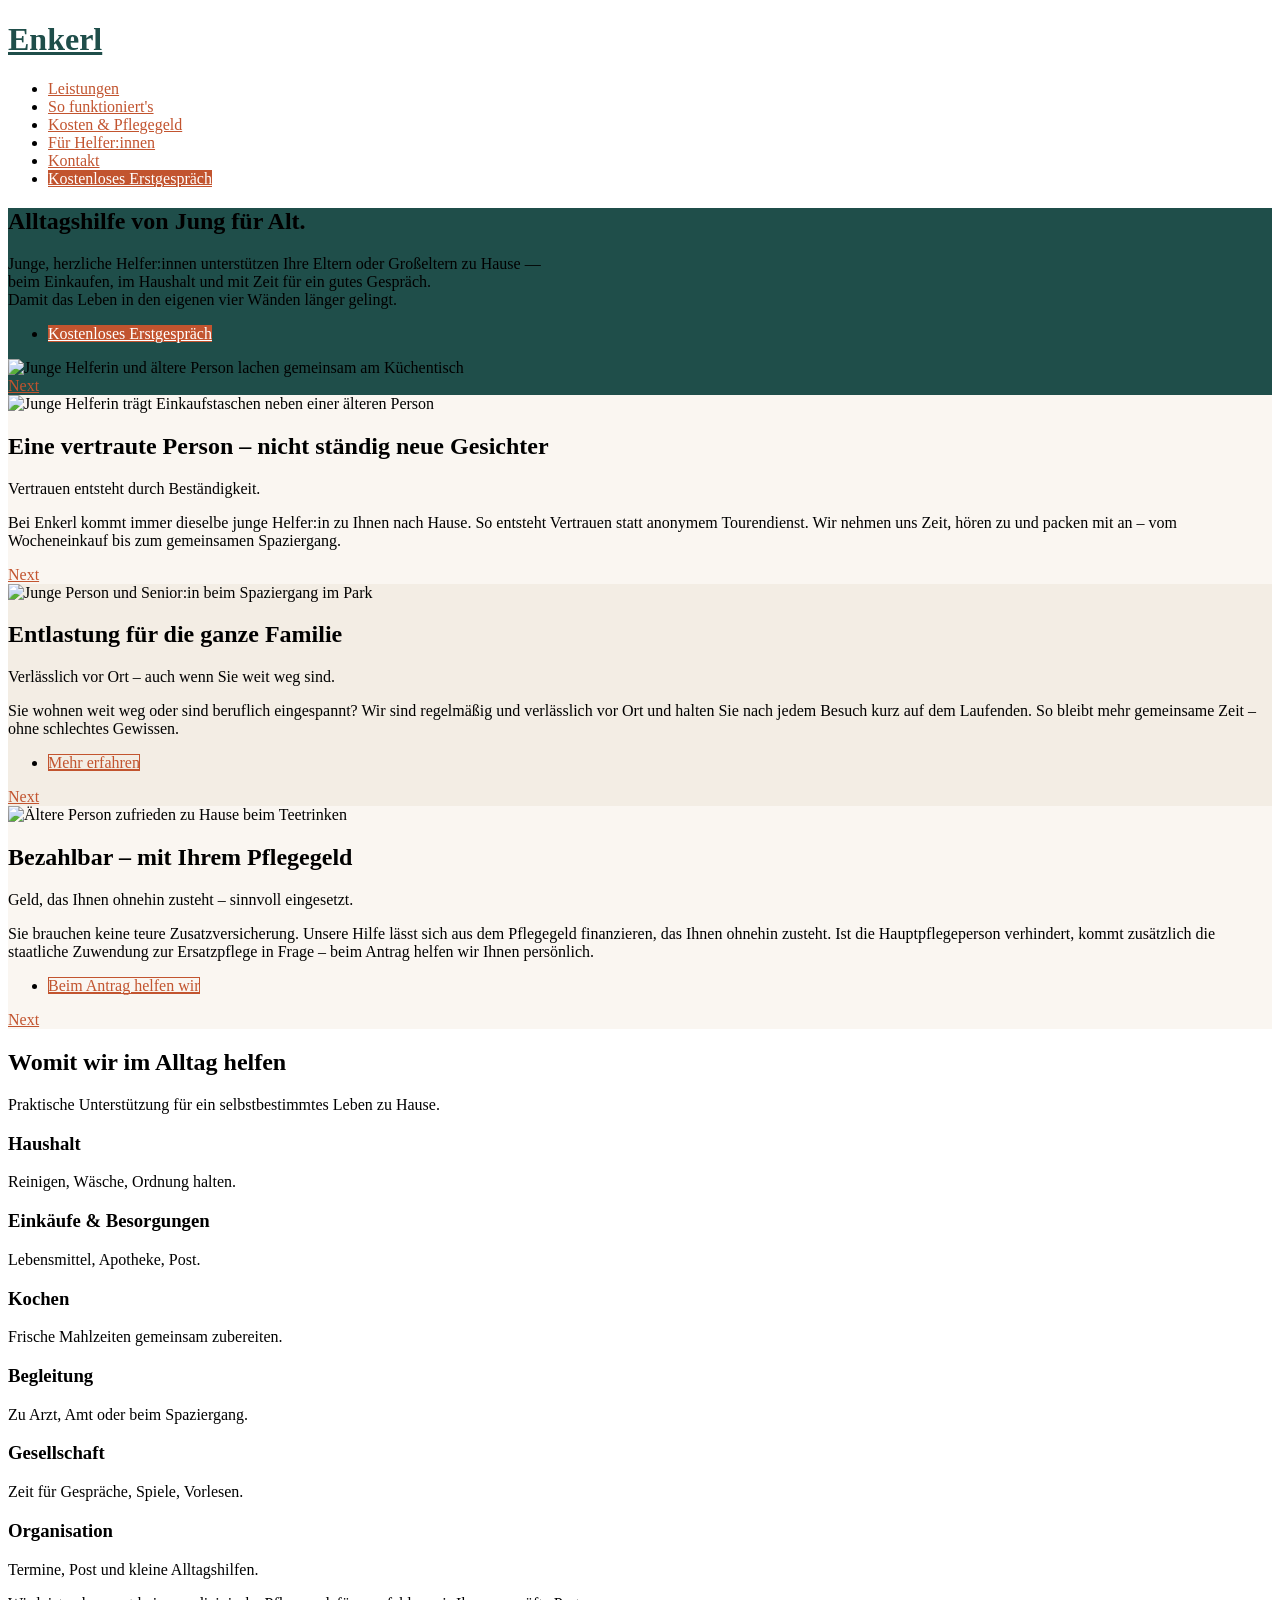
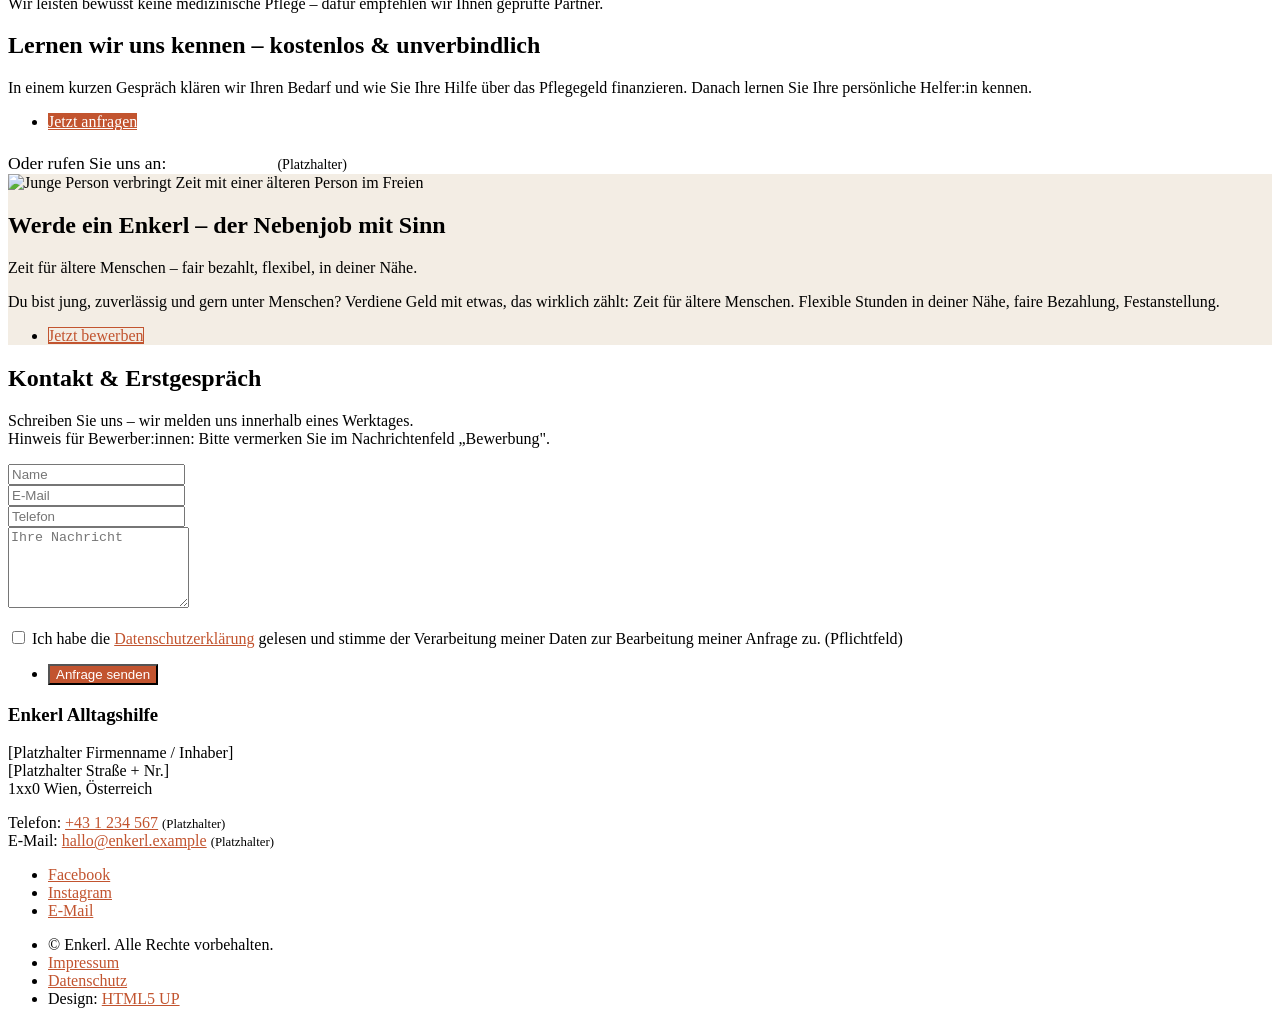
==== index.html @ 0303b8c2 "Enkerl Alltagshilfe – Website (HTML5UP Landed, deutsch, Wien) Co-Authored-By: Claude Opus 4.8 <norep" ====
<!DOCTYPE HTML>
<!--
	Landed by HTML5 UP
	html5up.net | @ajlkn
	Free for personal and commercial use under the CCA 3.0 license (html5up.net/license)
-->
<html lang="de">
	<head>
		<title>Enkerl – Alltagshilfe von Jung für Alt | Wien</title>
		<meta charset="utf-8" />
		<meta name="viewport" content="width=device-width, initial-scale=1, user-scalable=no" />
		<meta name="description" content="Enkerl – junge, herzliche Helfer:innen unterstützen Ihre Eltern oder Großeltern zu Hause in Wien: Haushalt, Einkäufe, Begleitung und Zeit für ein gutes Gespräch. Finanzierbar über das Pflegegeld." />
		<link rel="stylesheet" href="assets/css/main.css" />
		<link rel="stylesheet" href="assets/css/enkerl.css" />
		<noscript><link rel="stylesheet" href="assets/css/noscript.css" /></noscript>
	</head>
	<body class="is-preload landing">
		<div id="page-wrapper">

			<!-- Header -->
				<header id="header">
					<h1 id="logo"><a href="index.html">Enkerl</a></h1>
					<nav id="nav">
						<ul>
							<li><a href="#four">Leistungen</a></li>
							<li><a href="#one">So funktioniert's</a></li>
							<li><a href="#three">Kosten &amp; Pflegegeld</a></li>
							<li><a href="#helfer">Für Helfer:innen</a></li>
							<li><a href="#kontakt">Kontakt</a></li>
							<li><a href="#kontakt" class="button primary">Kostenloses Erstgespräch</a></li>
						</ul>
					</nav>
				</header>

			<!-- Banner -->
				<section id="banner">
					<div class="content">
						<header>
							<h2>Alltagshilfe von Jung für Alt.</h2>
							<p>Junge, herzliche Helfer:innen unterstützen Ihre Eltern oder Großeltern zu Hause —<br />
							beim Einkaufen, im Haushalt und mit Zeit für ein gutes Gespräch.<br />
							Damit das Leben in den eigenen vier Wänden länger gelingt.</p>
						</header>
						<ul class="actions special">
							<li><a href="#kontakt" class="button primary">Kostenloses Erstgespräch</a></li>
						</ul>
						<span class="image"><img src="images/pic01.jpg" alt="Junge Helferin und ältere Person lachen gemeinsam am Küchentisch" /></span>
					</div>
					<a href="#one" class="goto-next scrolly">Next</a>
				</section>

			<!-- One -->
				<section id="one" class="spotlight style1 bottom">
					<span class="image fit main"><img src="images/pic02.jpg" alt="Junge Helferin trägt Einkaufstaschen neben einer älteren Person" /></span>
					<div class="content">
						<div class="container">
							<div class="row">
								<div class="col-4 col-12-medium">
									<header>
										<h2>Eine vertraute Person – nicht ständig neue Gesichter</h2>
										<p>Vertrauen entsteht durch Beständigkeit.</p>
									</header>
								</div>
								<div class="col-8 col-12-medium">
									<p>Bei Enkerl kommt immer dieselbe junge Helfer:in zu Ihnen nach Hause. So entsteht
									Vertrauen statt anonymem Tourendienst. Wir nehmen uns Zeit, hören zu und packen
									mit an – vom Wocheneinkauf bis zum gemeinsamen Spaziergang.</p>
								</div>
							</div>
						</div>
					</div>
					<a href="#two" class="goto-next scrolly">Next</a>
				</section>

			<!-- Two -->
				<section id="two" class="spotlight style2 right">
					<span class="image fit main"><img src="images/pic03.jpg" alt="Junge Person und Senior:in beim Spaziergang im Park" /></span>
					<div class="content">
						<header>
							<h2>Entlastung für die ganze Familie</h2>
							<p>Verlässlich vor Ort – auch wenn Sie weit weg sind.</p>
						</header>
						<p>Sie wohnen weit weg oder sind beruflich eingespannt? Wir sind regelmäßig und
						verlässlich vor Ort und halten Sie nach jedem Besuch kurz auf dem Laufenden.
						So bleibt mehr gemeinsame Zeit – ohne schlechtes Gewissen.</p>
						<ul class="actions">
							<li><a href="#kontakt" class="button">Mehr erfahren</a></li>
						</ul>
					</div>
					<a href="#three" class="goto-next scrolly">Next</a>
				</section>

			<!-- Three -->
				<section id="three" class="spotlight style3 left">
					<span class="image fit main bottom"><img src="images/pic04.jpg" alt="Ältere Person zufrieden zu Hause beim Teetrinken" /></span>
					<div class="content">
						<header>
							<h2>Bezahlbar – mit Ihrem Pflegegeld</h2>
							<p>Geld, das Ihnen ohnehin zusteht – sinnvoll eingesetzt.</p>
						</header>
						<p>Sie brauchen keine teure Zusatzversicherung. Unsere Hilfe lässt sich aus dem
						Pflegegeld finanzieren, das Ihnen ohnehin zusteht. Ist die Hauptpflegeperson
						verhindert, kommt zusätzlich die staatliche Zuwendung zur Ersatzpflege in Frage –
						beim Antrag helfen wir Ihnen persönlich.</p>
						<ul class="actions">
							<li><a href="#kontakt" class="button">Beim Antrag helfen wir</a></li>
						</ul>
					</div>
					<a href="#four" class="goto-next scrolly">Next</a>
				</section>

			<!-- Four -->
				<section id="four" class="wrapper style1 special fade-up">
					<div class="container">
						<header class="major">
							<h2>Womit wir im Alltag helfen</h2>
							<p>Praktische Unterstützung für ein selbstbestimmtes Leben zu Hause.</p>
						</header>
						<div class="box alt">
							<div class="row gtr-uniform">
								<section class="col-4 col-6-medium col-12-xsmall">
									<span class="icon solid alt major fa-home"></span>
									<h3>Haushalt</h3>
									<p>Reinigen, Wäsche, Ordnung halten.</p>
								</section>
								<section class="col-4 col-6-medium col-12-xsmall">
									<span class="icon solid alt major fa-shopping-basket"></span>
									<h3>Einkäufe &amp; Besorgungen</h3>
									<p>Lebensmittel, Apotheke, Post.</p>
								</section>
								<section class="col-4 col-6-medium col-12-xsmall">
									<span class="icon solid alt major fa-utensils"></span>
									<h3>Kochen</h3>
									<p>Frische Mahlzeiten gemeinsam zubereiten.</p>
								</section>
								<section class="col-4 col-6-medium col-12-xsmall">
									<span class="icon solid alt major fa-walking"></span>
									<h3>Begleitung</h3>
									<p>Zu Arzt, Amt oder beim Spaziergang.</p>
								</section>
								<section class="col-4 col-6-medium col-12-xsmall">
									<span class="icon solid alt major fa-comments"></span>
									<h3>Gesellschaft</h3>
									<p>Zeit für Gespräche, Spiele, Vorlesen.</p>
								</section>
								<section class="col-4 col-6-medium col-12-xsmall">
									<span class="icon solid alt major fa-calendar-check"></span>
									<h3>Organisation</h3>
									<p>Termine, Post und kleine Alltagshilfen.</p>
								</section>
							</div>
						</div>
						<footer class="major">
							<p>Wir leisten bewusst keine medizinische Pflege – dafür empfehlen wir Ihnen geprüfte Partner.</p>
						</footer>
					</div>
				</section>

			<!-- Five -->
				<section id="five" class="wrapper style2 special fade">
					<div class="container">
						<header>
							<h2>Lernen wir uns kennen – kostenlos &amp; unverbindlich</h2>
							<p>In einem kurzen Gespräch klären wir Ihren Bedarf und wie Sie Ihre Hilfe über das
							Pflegegeld finanzieren. Danach lernen Sie Ihre persönliche Helfer:in kennen.</p>
						</header>
						<ul class="actions special">
							<li><a href="#kontakt" class="button primary">Jetzt anfragen</a></li>
						</ul>
						<span class="enkerl-phone">Oder rufen Sie uns an: <a href="tel:+431234567">+43 1 234 567</a> <span style="font-size:0.8em;">(Platzhalter)</span></span>
					</div>
				</section>

			<!-- Für Helfer:innen -->
				<section id="helfer" class="spotlight style2 right">
					<span class="image fit main"><img src="images/pic03.jpg" alt="Junge Person verbringt Zeit mit einer älteren Person im Freien" /></span>
					<div class="content">
						<header>
							<h2>Werde ein Enkerl – der Nebenjob mit Sinn</h2>
							<p>Zeit für ältere Menschen – fair bezahlt, flexibel, in deiner Nähe.</p>
						</header>
						<p>Du bist jung, zuverlässig und gern unter Menschen? Verdiene Geld mit etwas, das
						wirklich zählt: Zeit für ältere Menschen. Flexible Stunden in deiner Nähe, faire
						Bezahlung, Festanstellung.</p>
						<ul class="actions">
							<li><a href="#kontakt" class="button">Jetzt bewerben</a></li>
						</ul>
					</div>
				</section>

			<!-- Footer / Kontakt -->
				<footer id="footer">
					<section id="kontakt">
						<div class="container">
							<header class="major">
								<h2>Kontakt &amp; Erstgespräch</h2>
								<p>Schreiben Sie uns – wir melden uns innerhalb eines Werktages.<br />
								Hinweis für Bewerber:innen: Bitte vermerken Sie im Nachrichtenfeld „Bewerbung".</p>
							</header>
							<div class="row gtr-uniform">
								<div class="col-7 col-12-medium">
									<form name="kontakt" method="POST" data-netlify="true" netlify-honeypot="bot-field" action="/?danke=1">
										<input type="hidden" name="form-name" value="kontakt" />
										<p class="hidden-honeypot">
											<label>Bitte nicht ausfüllen: <input name="bot-field" /></label>
										</p>
										<div class="row gtr-uniform">
											<div class="col-6 col-12-xsmall">
												<input type="text" name="name" id="name" placeholder="Name" required />
											</div>
											<div class="col-6 col-12-xsmall">
												<input type="email" name="email" id="email" placeholder="E-Mail" required />
											</div>
											<div class="col-12">
												<input type="tel" name="telefon" id="telefon" placeholder="Telefon" />
											</div>
											<div class="col-12">
												<textarea name="nachricht" id="nachricht" placeholder="Ihre Nachricht" rows="5" required></textarea>
											</div>
											<div class="col-12 enkerl-consent">
												<input type="checkbox" name="datenschutz" id="datenschutz" required />
												<label for="datenschutz">Ich habe die <a href="datenschutz.html">Datenschutzerklärung</a> gelesen und stimme der Verarbeitung meiner Daten zur Bearbeitung meiner Anfrage zu. (Pflichtfeld)</label>
											</div>
											<div class="col-12">
												<ul class="actions">
													<li><input type="submit" value="Anfrage senden" class="primary" /></li>
												</ul>
											</div>
										</div>
									</form>
								</div>
								<div class="col-5 col-12-medium">
									<h3>Enkerl Alltagshilfe</h3>
									<p>
										[Platzhalter Firmenname / Inhaber]<br />
										[Platzhalter Straße + Nr.]<br />
										1xx0 Wien, Österreich
									</p>
									<p>
										Telefon: <a href="tel:+431234567">+43 1 234 567</a> <span style="font-size:0.8em;">(Platzhalter)</span><br />
										E-Mail: <a href="mailto:hallo@enkerl.example">hallo@enkerl.example</a> <span style="font-size:0.8em;">(Platzhalter)</span>
									</p>
								</div>
							</div>
						</div>
					</section>
					<ul class="icons">
						<li><a href="#" class="icon brands alt fa-facebook-f"><span class="label">Facebook</span></a></li>
						<li><a href="#" class="icon brands alt fa-instagram"><span class="label">Instagram</span></a></li>
						<li><a href="mailto:hallo@enkerl.example" class="icon solid alt fa-envelope"><span class="label">E-Mail</span></a></li>
					</ul>
					<ul class="copyright">
						<li>&copy; Enkerl. Alle Rechte vorbehalten.</li>
						<li><a href="impressum.html">Impressum</a></li>
						<li><a href="datenschutz.html">Datenschutz</a></li>
						<li>Design: <a href="http://html5up.net">HTML5 UP</a></li>
					</ul>
				</footer>

		</div>

		<!-- Scripts -->
			<script src="assets/js/jquery.min.js"></script>
			<script src="assets/js/jquery.scrolly.min.js"></script>
			<script src="assets/js/jquery.dropotron.min.js"></script>
			<script src="assets/js/jquery.scrollex.min.js"></script>
			<script src="assets/js/browser.min.js"></script>
			<script src="assets/js/breakpoints.min.js"></script>
			<script src="assets/js/util.js"></script>
			<script src="assets/js/main.js"></script>

	</body>
</html>
---- assets/css/enkerl.css ----
/*
	Enkerl – Akzentfarben-Override
	Reines Farb-Override für das HTML5UP "Landed"-Template.
	KEINE Layout-/Struktur-Änderungen – nur Akzentfarben (Terracotta/Amber + Petrol)
	und der Banner-Overlay-Ton. Alle Selektoren spiegeln die Original-Regeln in main.css.
	Marke: warmes Terracotta #c2542f / Hover #d06239 / dunkel #a8451f, Petrol #1f4e4a.
*/

/* --- Links / Akzent-Text --- */
a { color: #c2542f; }
a:hover { color: #c2542f !important; }

/* --- Allgemeine Akzent-Hintergründe (z. B. hr-Trenner, Marker) --- */
.spotlight.style1 .image:before,
.spotlight .image:before { background: #c2542f; }

/* --- Buttons / Form-Submit --- */
input[type="submit"],
input[type="reset"],
input[type="button"],
button,
.button {
	box-shadow: inset 0 0 0 1px #c2542f;
	color: #c2542f !important;
}
input[type="submit"]:hover,
input[type="reset"]:hover,
input[type="button"]:hover,
button:hover,
.button:hover {
	color: #c2542f !important;
}

input[type="submit"].primary,
input[type="reset"].primary,
input[type="button"].primary,
button.primary,
.button.primary {
	background-color: #c2542f;
	box-shadow: none;
	color: #ffffff !important;
}
input[type="submit"].primary:hover,
input[type="reset"].primary:hover,
input[type="button"].primary:hover,
button.primary:hover,
.button.primary:hover {
	background-color: #d06239;
}
input[type="submit"].primary:active,
input[type="reset"].primary:active,
input[type="button"].primary:active,
button.primary:active,
.button.primary:active {
	background-color: #a8451f;
}

/* --- Form-Fokus --- */
input[type="text"]:focus,
input[type="password"]:focus,
input[type="email"]:focus,
input[type="tel"]:focus,
select:focus,
textarea:focus {
	border-color: #c2542f;
	box-shadow: 0 0 0 1px #c2542f;
}

/* --- Checkbox / Radio --- */
input[type="checkbox"]:checked + label:before,
input[type="radio"]:checked + label:before {
	background-color: #c2542f;
	border-color: #c2542f;
}

/* --- Icons (Feature-Grid major icons) --- */
ul.icons a:hover,
.icon.major:before { color: #c2542f; }

/* --- Header / Nav primary button --- */
#header nav > ul > li > a.button.primary,
#nav > ul > li > a.button.primary {
	background-color: #c2542f;
	color: #ffffff !important;
}

/* --- Logo / aktive Nav-Akzente --- */
#header h1#logo a { color: #1f4e4a; }

/* --- Banner-Overlay: warmer, tiefer Petrol-Ton statt kühlem Blaugrau --- */
#banner {
	background-color: #1f4e4a;
}
#banner:after {
	background-image: -moz-linear-gradient(top, rgba(28, 56, 53, 0.78), rgba(20, 40, 38, 0.85)), url("images/overlay.png");
	background-image: -webkit-linear-gradient(top, rgba(28, 56, 53, 0.78), rgba(20, 40, 38, 0.85)), url("images/overlay.png");
	background-image: -ms-linear-gradient(top, rgba(28, 56, 53, 0.78), rgba(20, 40, 38, 0.85)), url("images/overlay.png");
	background-image: linear-gradient(to bottom, rgba(28, 56, 53, 0.78), rgba(20, 40, 38, 0.85)), url("images/overlay.png");
}

/* --- Goto-next Pfeil-Hintergrund im Banner --- */
#banner .goto-next:before { background: #c2542f; }

/* --- Spotlight section accent bars (style varianten) --- */
.spotlight.style1 { background-color: #faf6f1; }
.spotlight.style2 { background-color: #f3ede4; }
.spotlight.style3 { background-color: #faf6f1; }

/* --- Telefon-Hinweis in CTA --- */
.enkerl-phone {
	display: block;
	margin-top: 1.25em;
	font-size: 1.1em;
}
.enkerl-phone a { color: #ffffff; font-weight: 300; }
.enkerl-phone a:hover { color: #ffffff !important; }

/* --- DSGVO-Checkbox-Zeile im Kontaktformular --- */
.enkerl-consent { text-align: left; margin-top: 1em; }

/* --- Honeypot ausblenden --- */
.hidden-honeypot { display: none !important; }
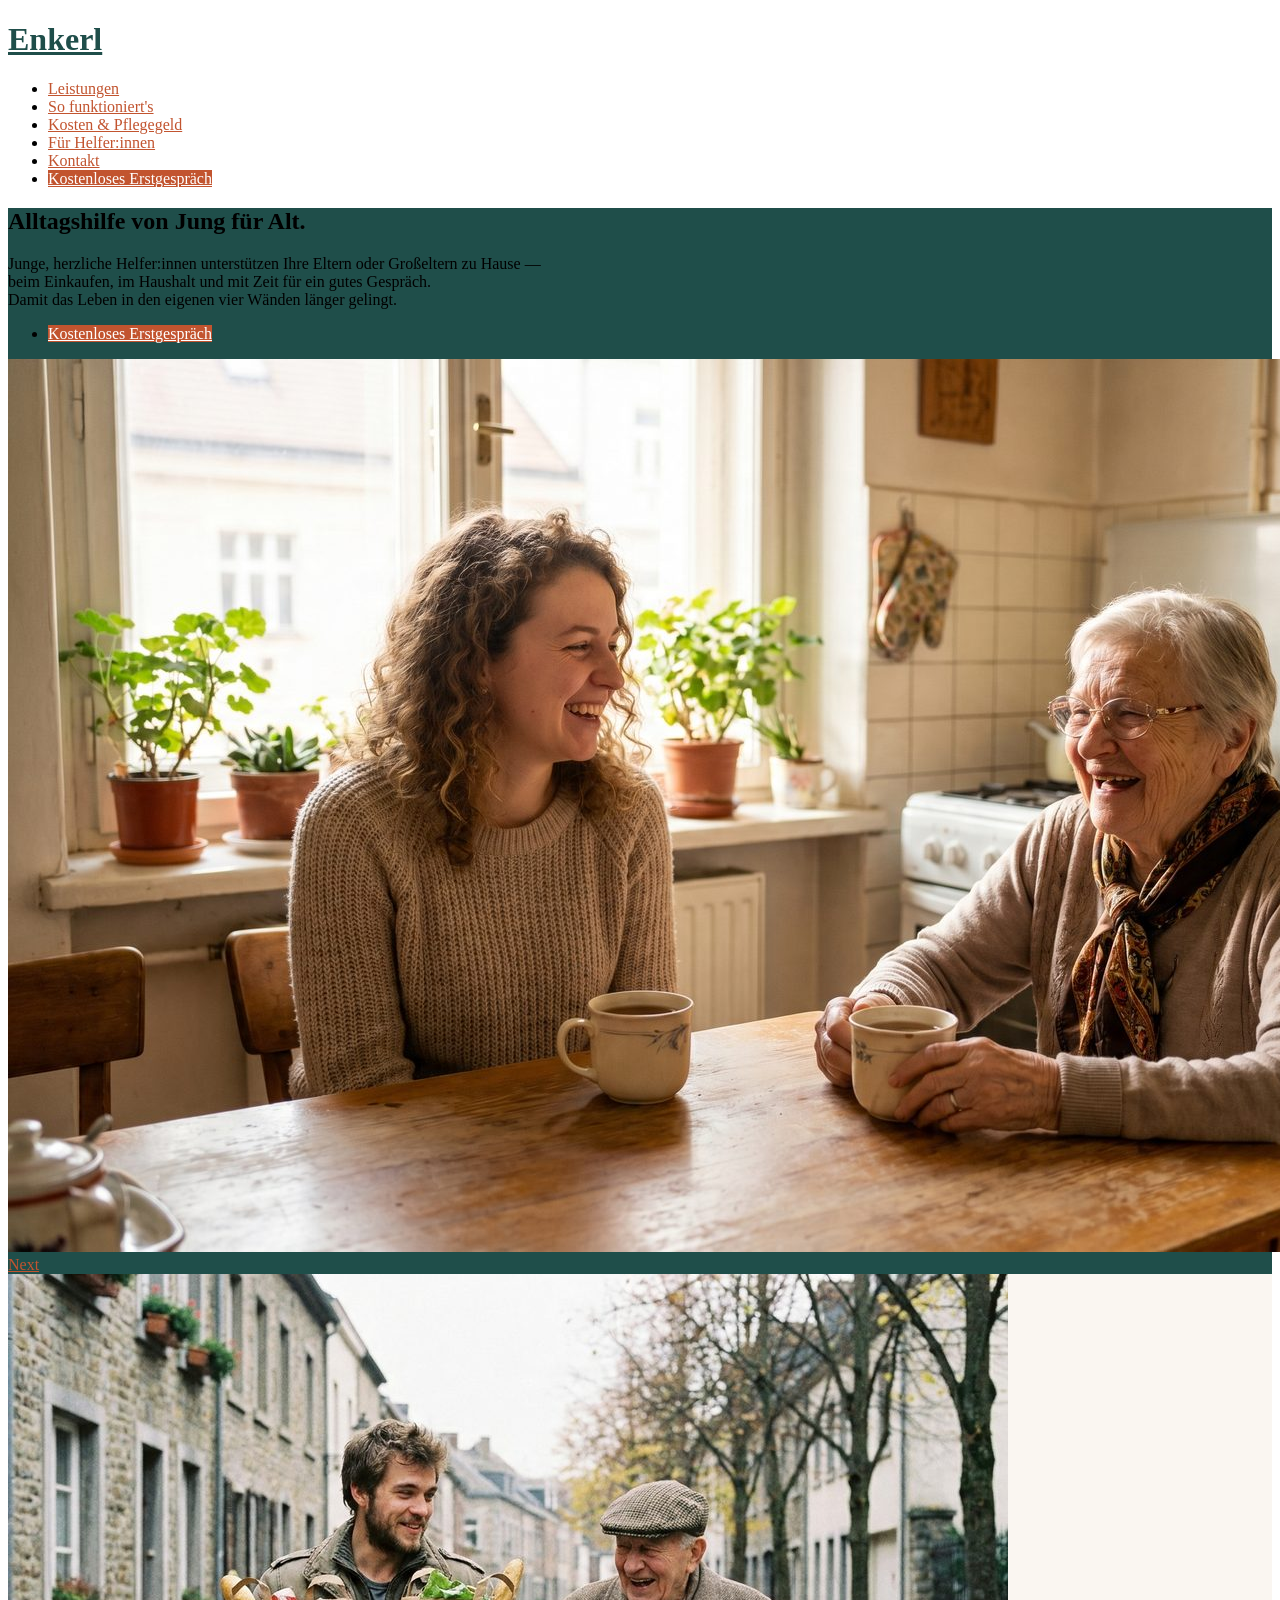
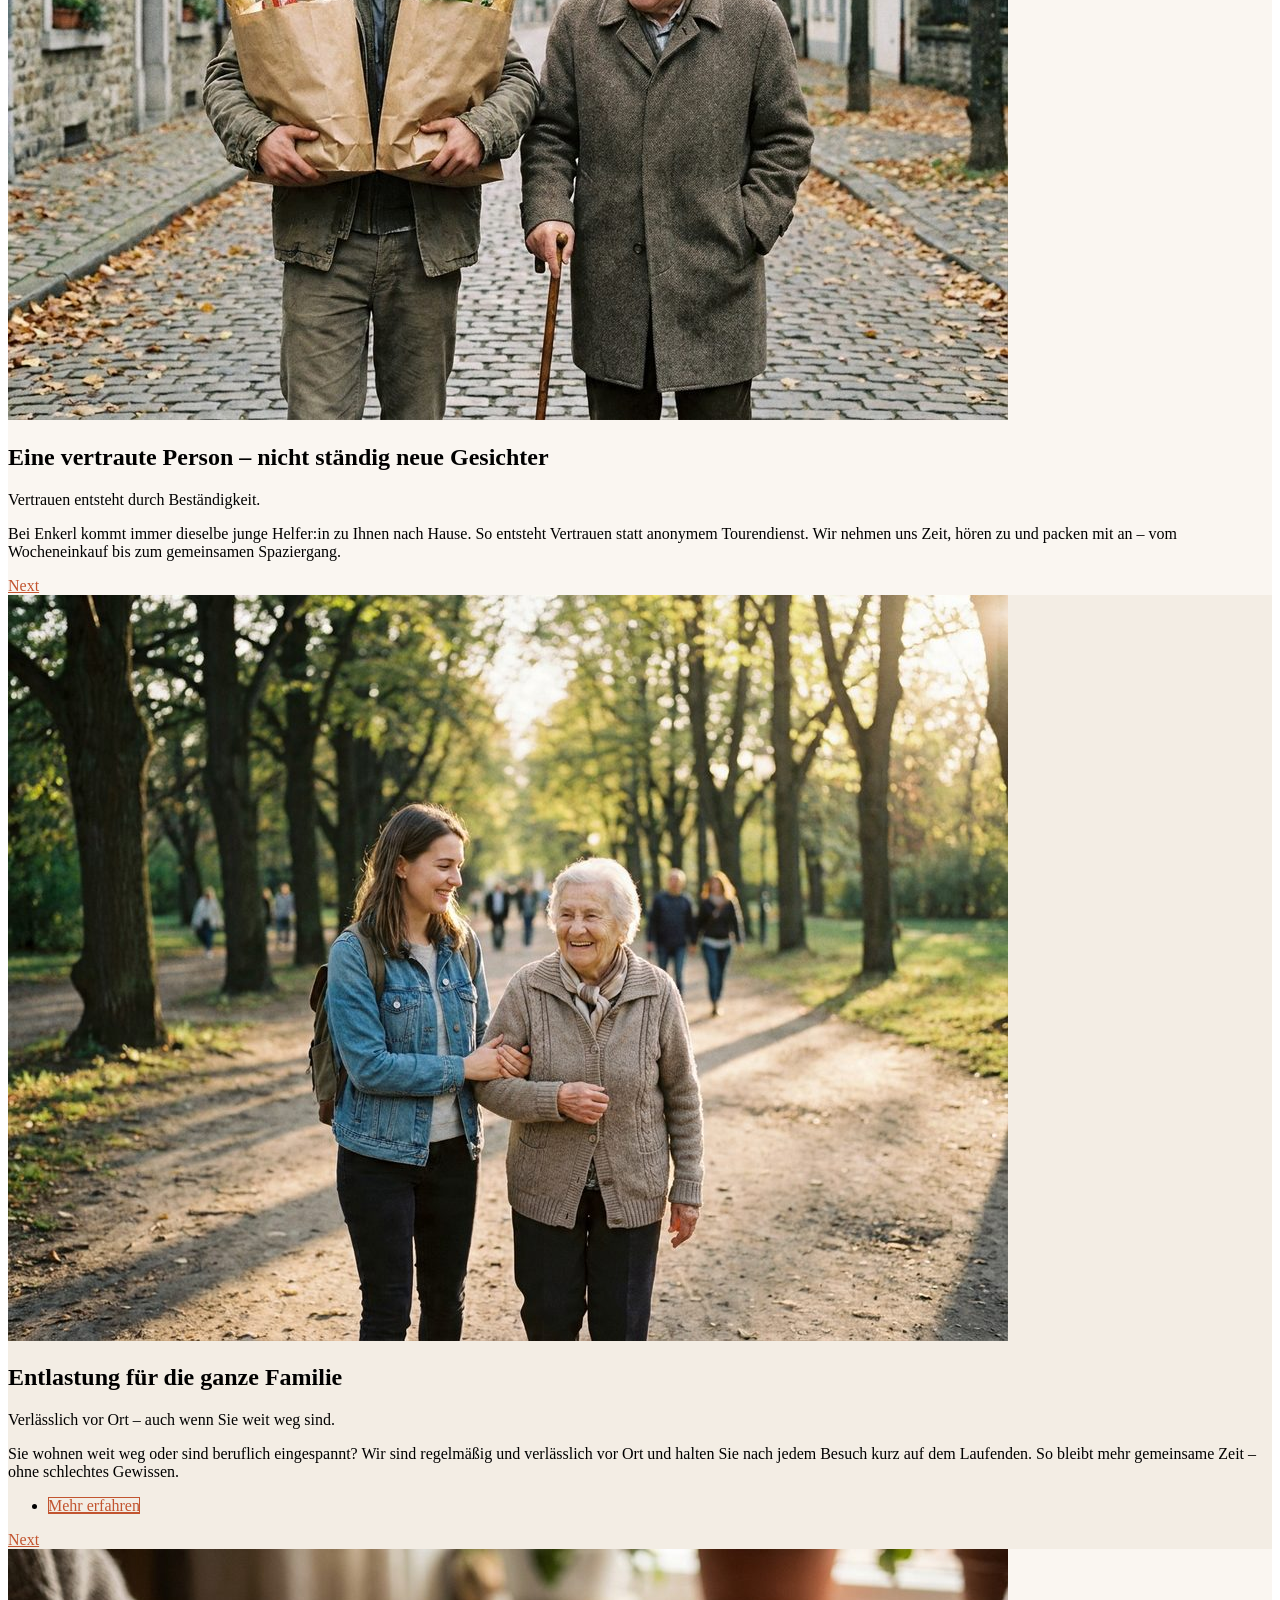
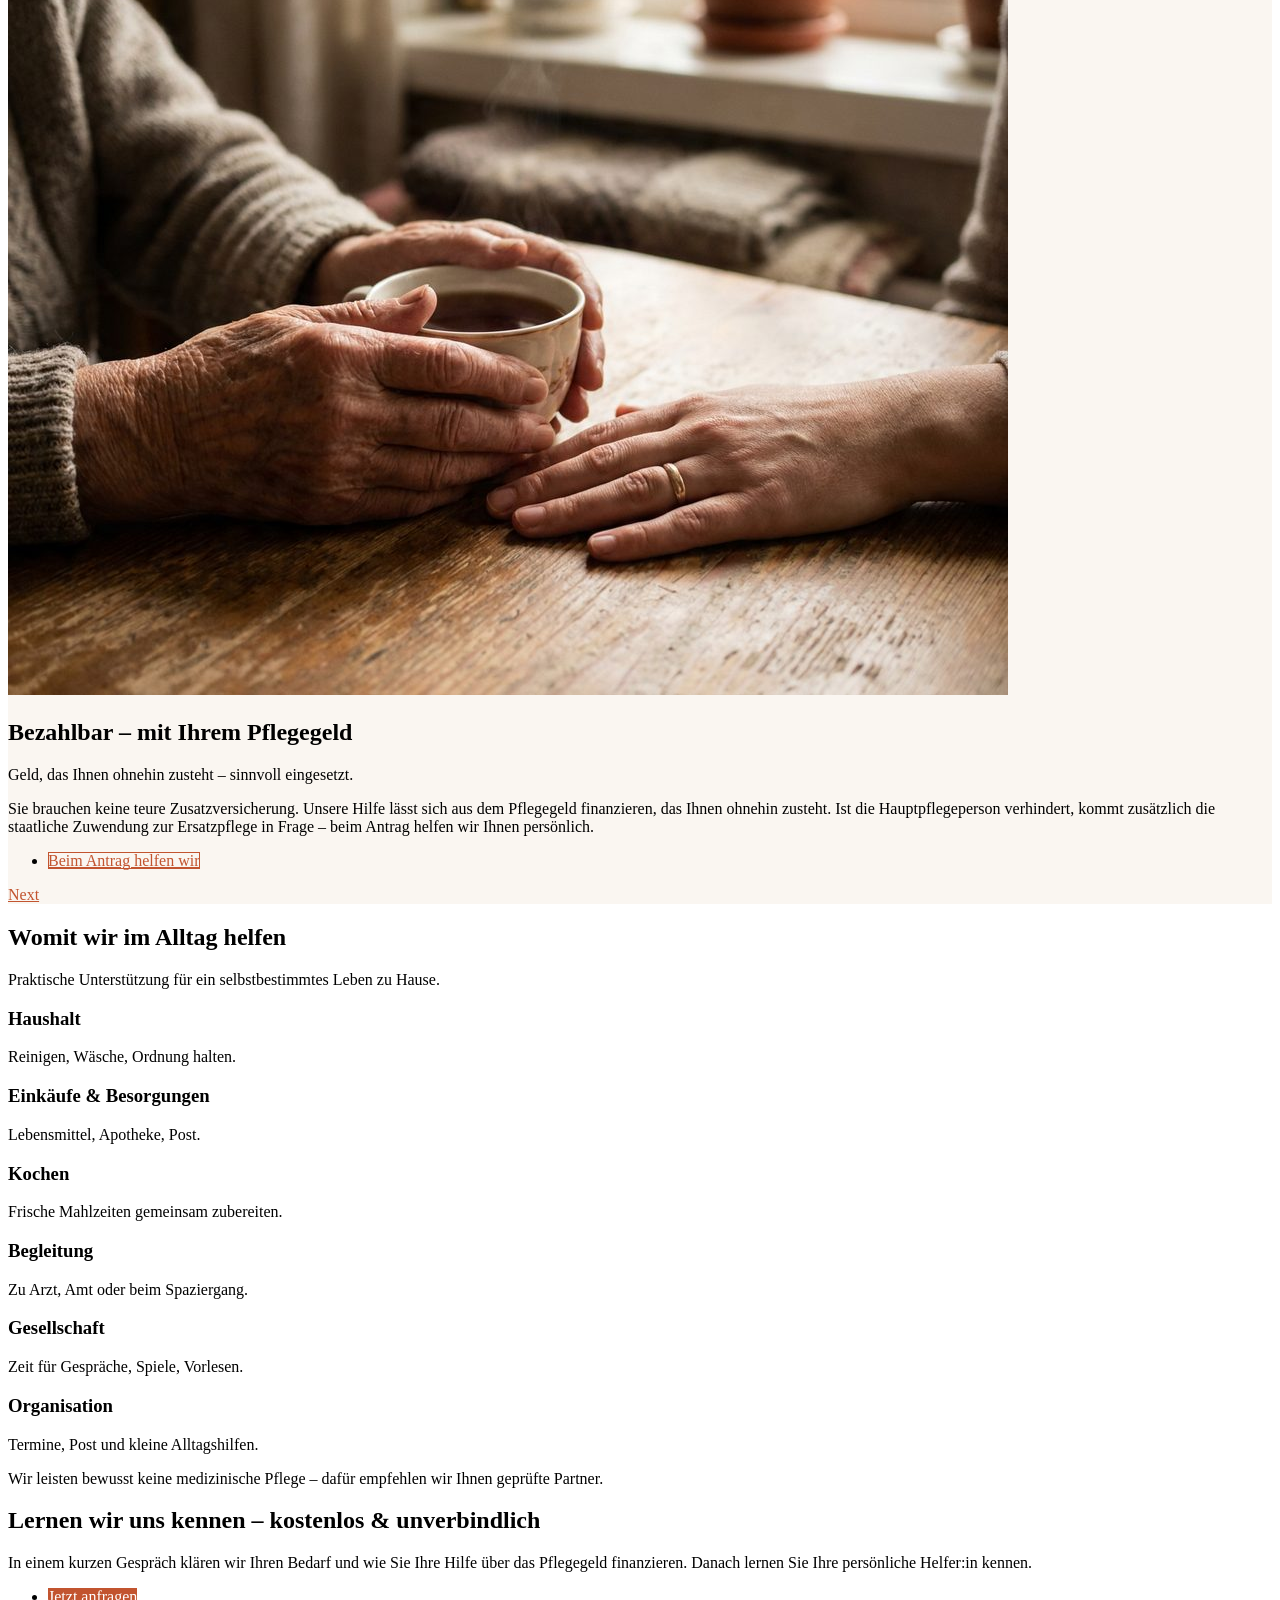
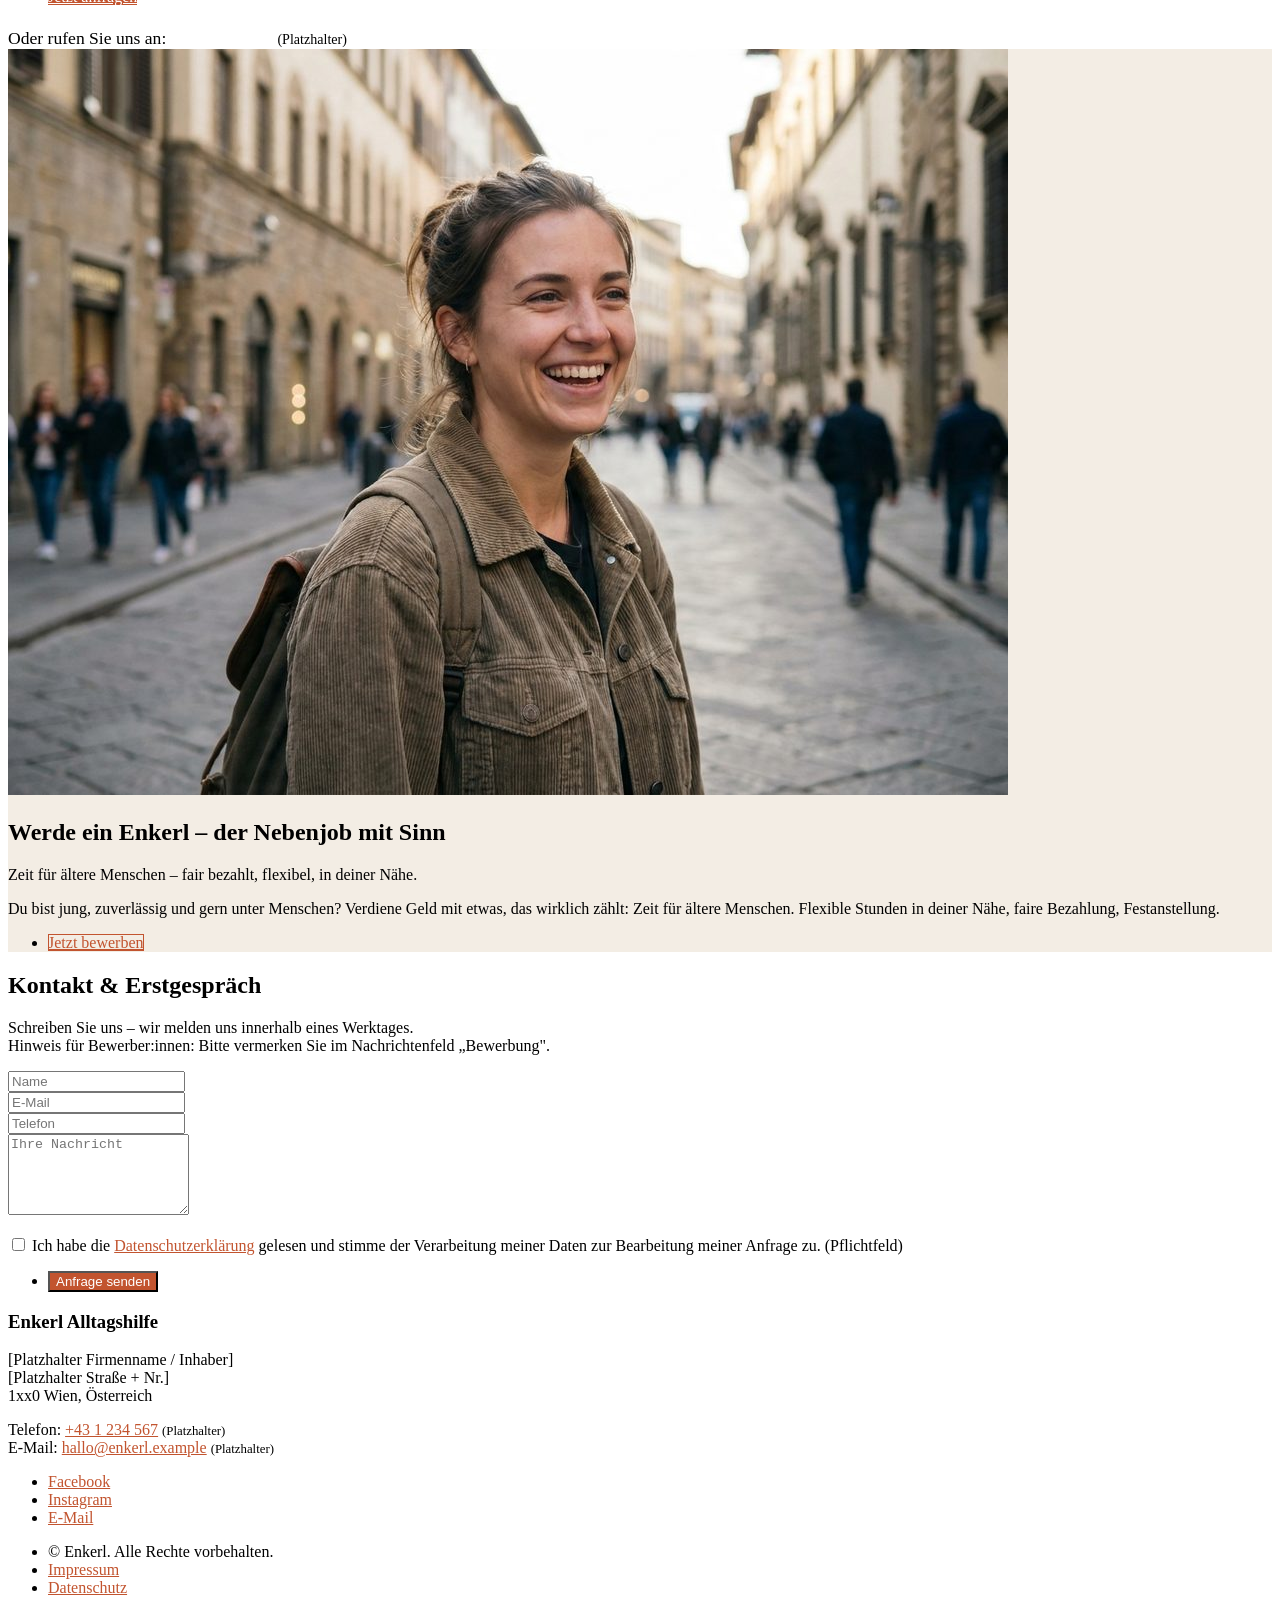
==== commit e97d70b3: "Echte, markengerechte Fotos (generiert) statt Template-Bilder; #helfer eigenes Motiv Co-Authored-By:" ====
--- a/index.html
+++ b/index.html
@@ -173,7 +173,7 @@
 
 			<!-- Für Helfer:innen -->
 				<section id="helfer" class="spotlight style2 right">
-					<span class="image fit main"><img src="images/pic03.jpg" alt="Junge Person verbringt Zeit mit einer älteren Person im Freien" /></span>
+					<span class="image fit main"><img src="images/pic05.jpg" alt="Junge:r Helfer:in – sinnvoller Nebenjob bei Enkerl" /></span>
 					<div class="content">
 						<header>
 							<h2>Werde ein Enkerl – der Nebenjob mit Sinn</h2>
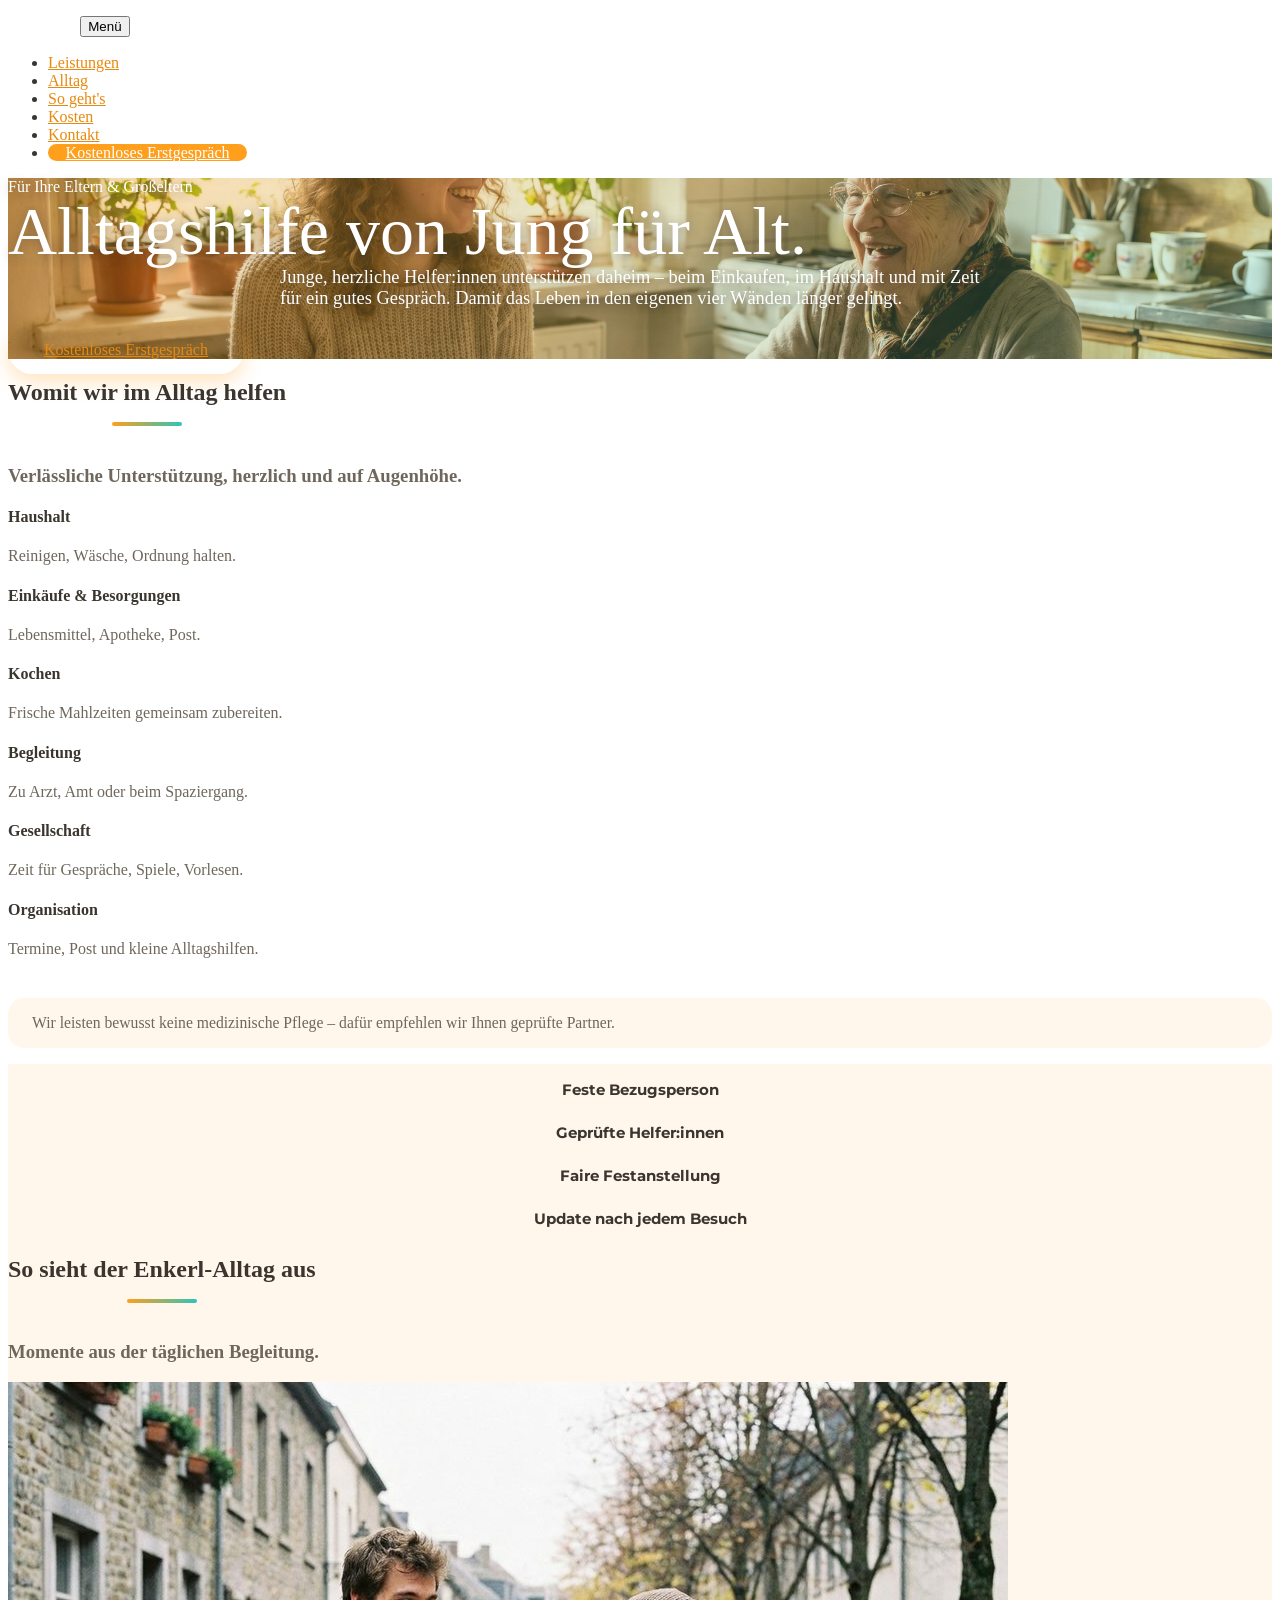
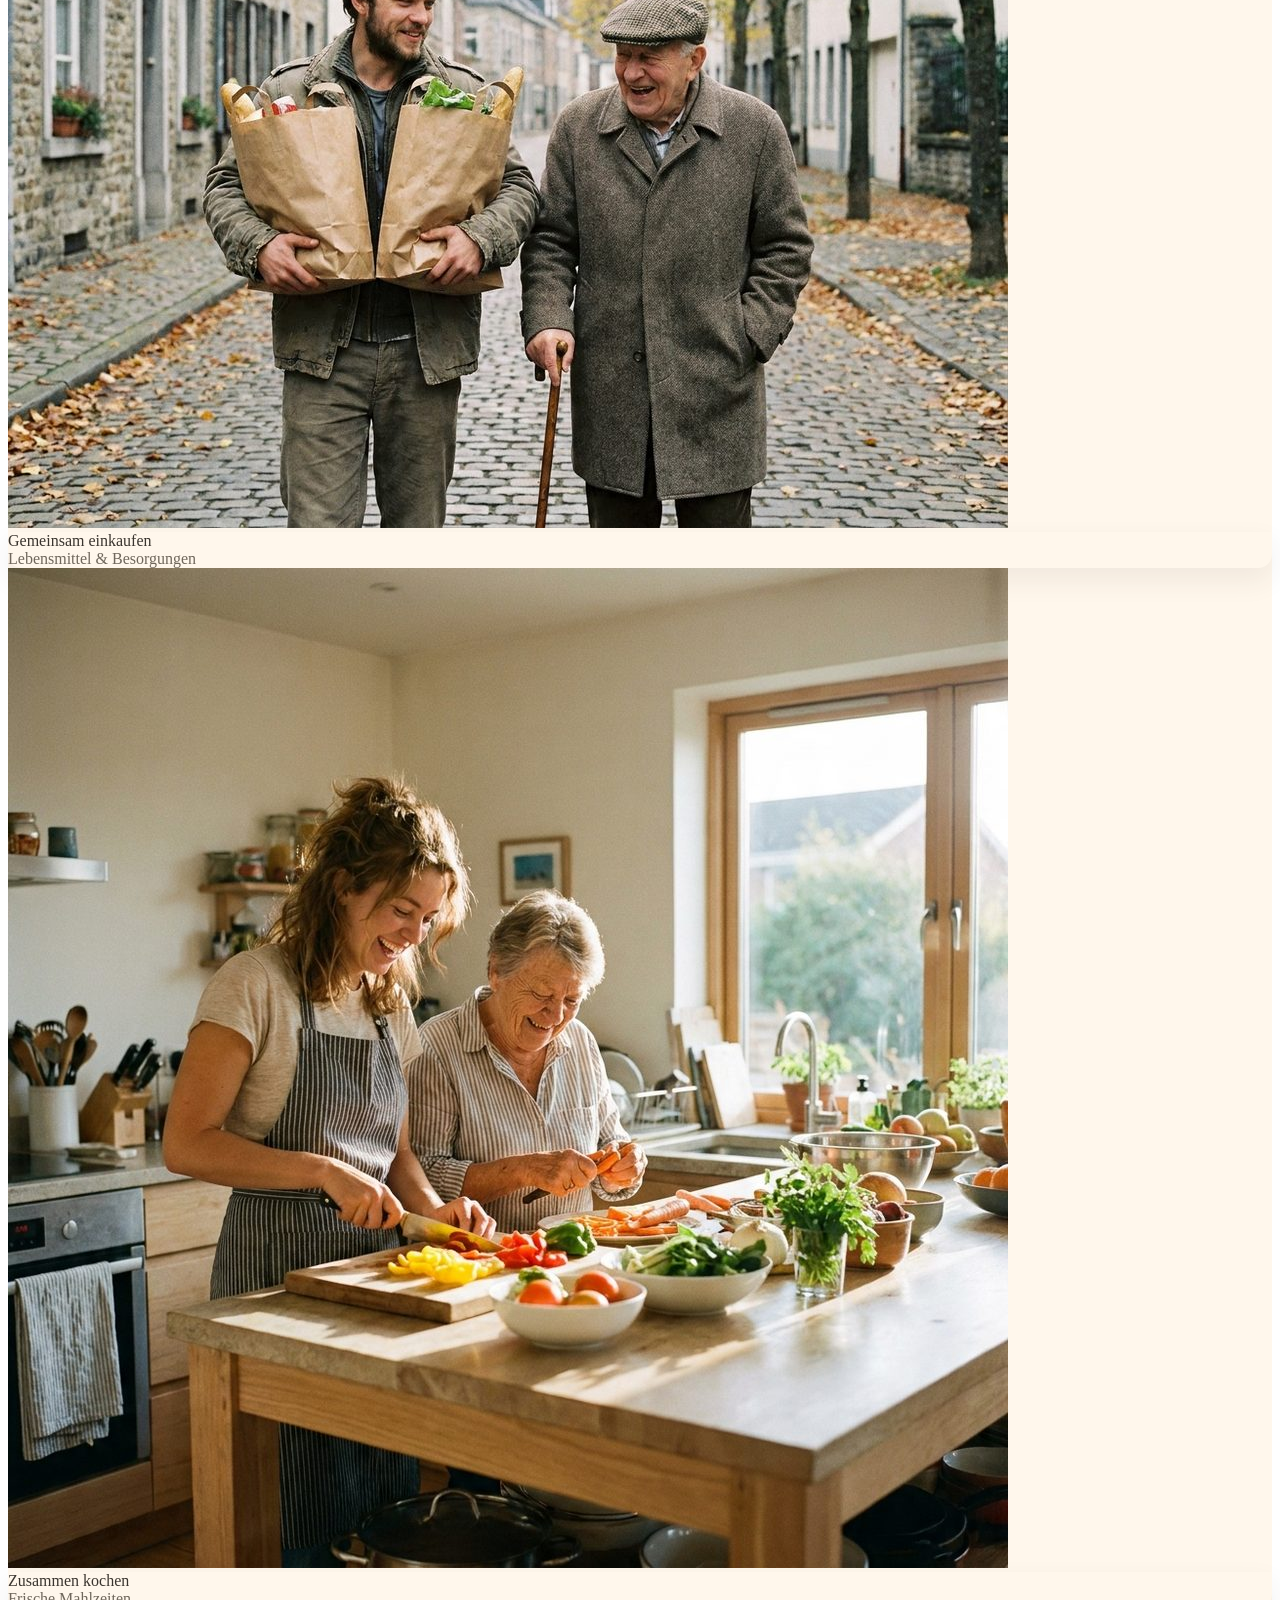
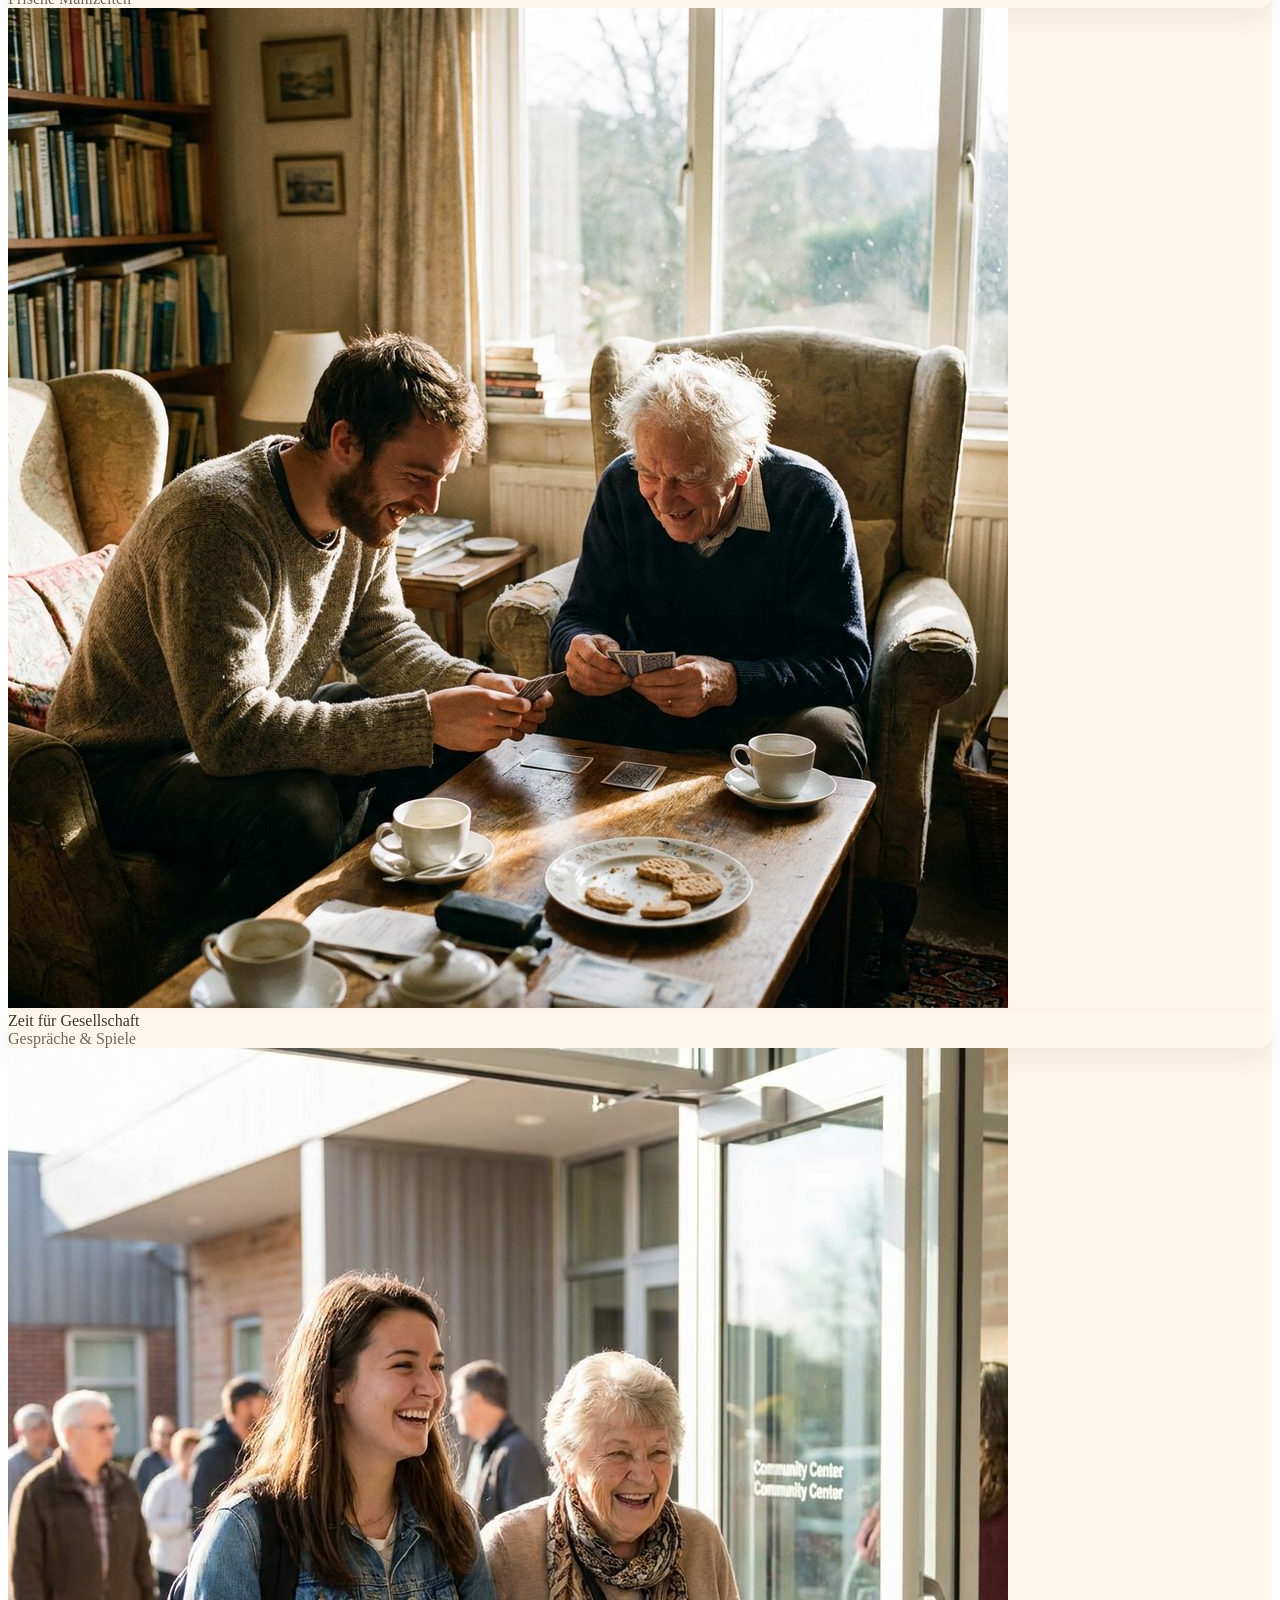
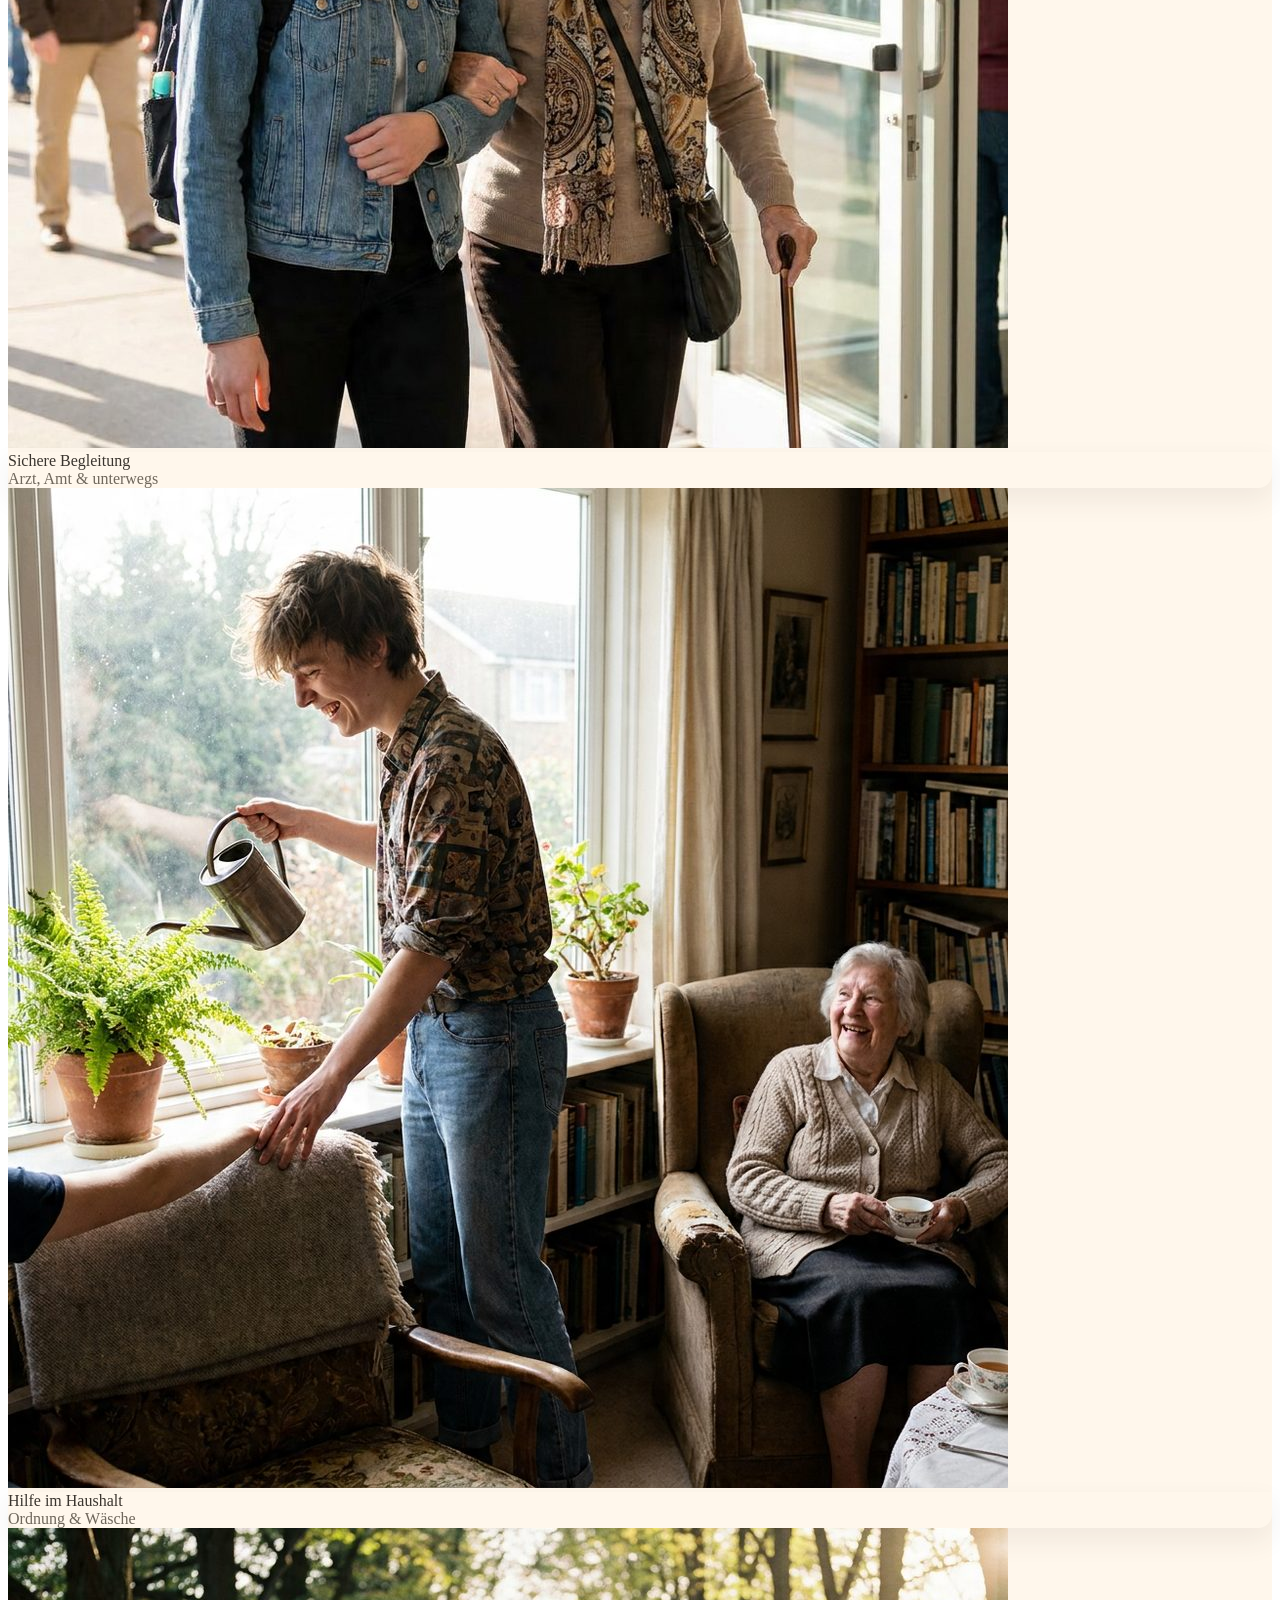
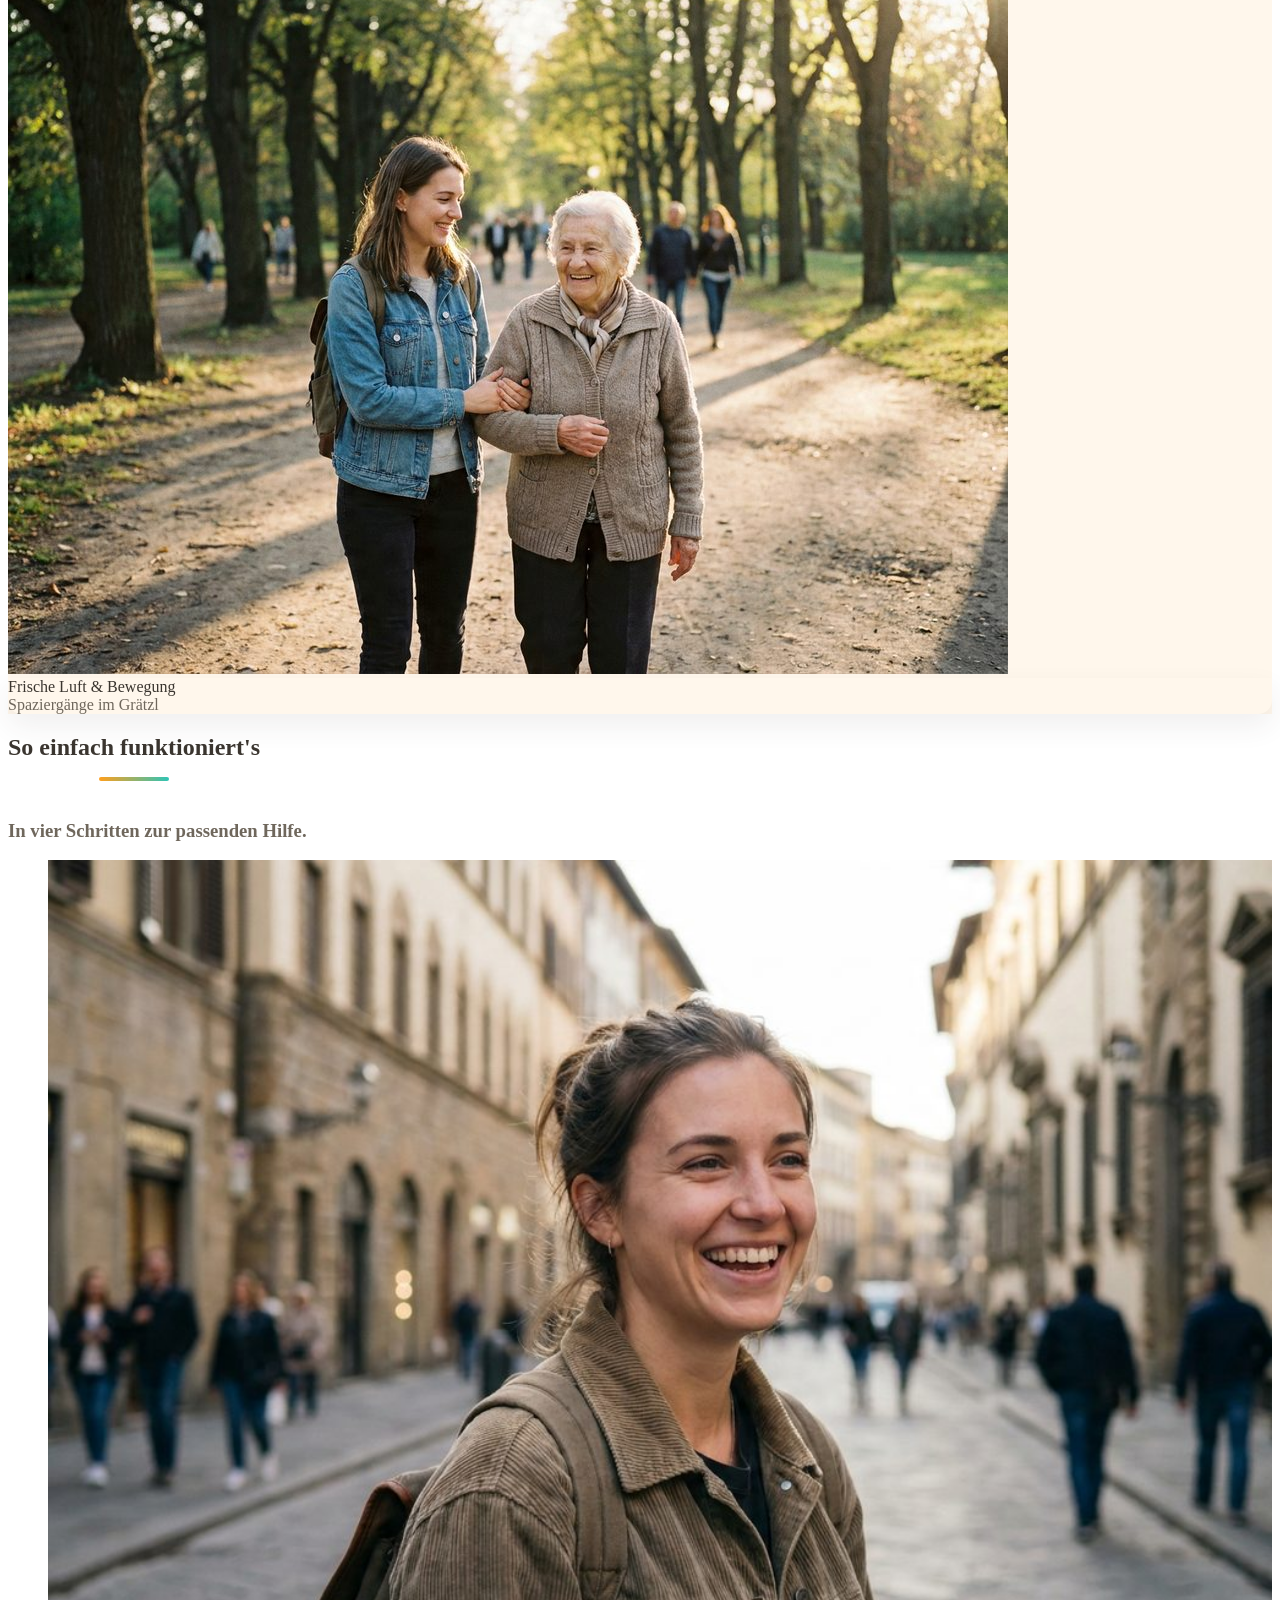
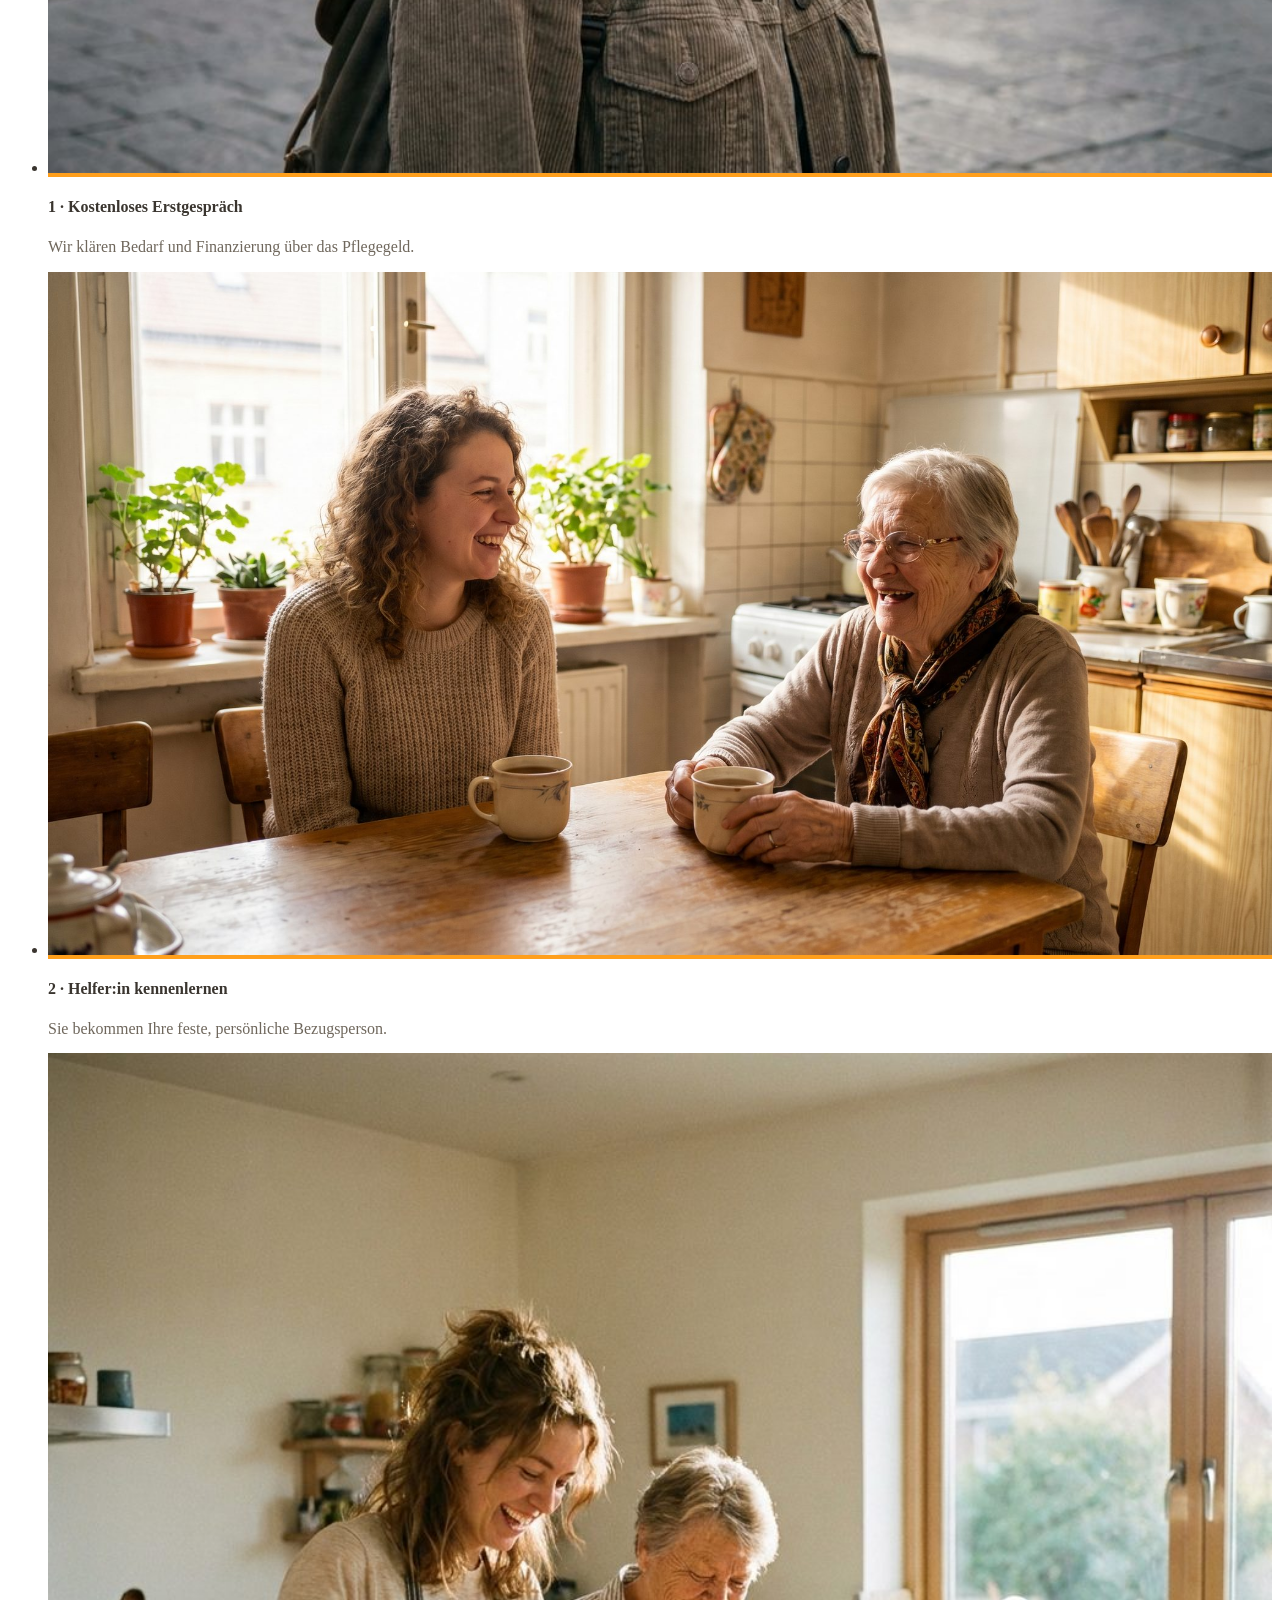
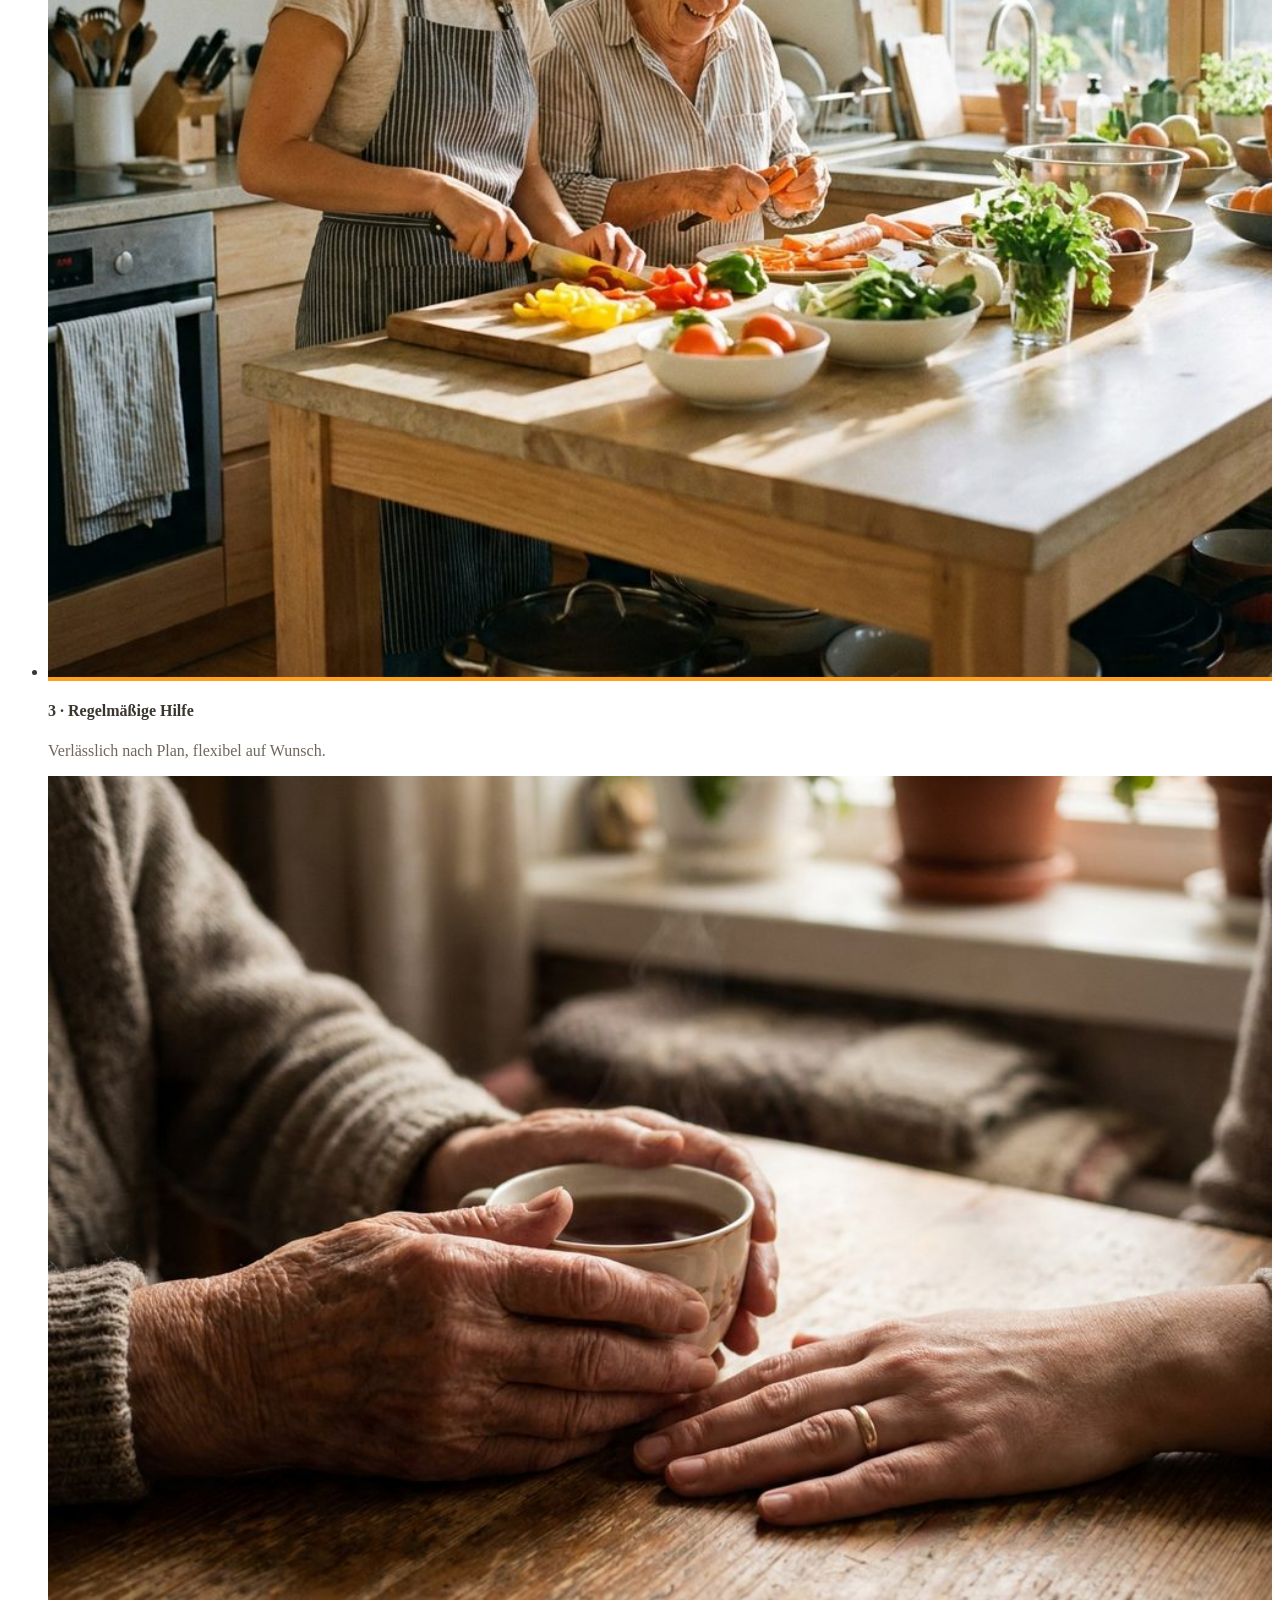
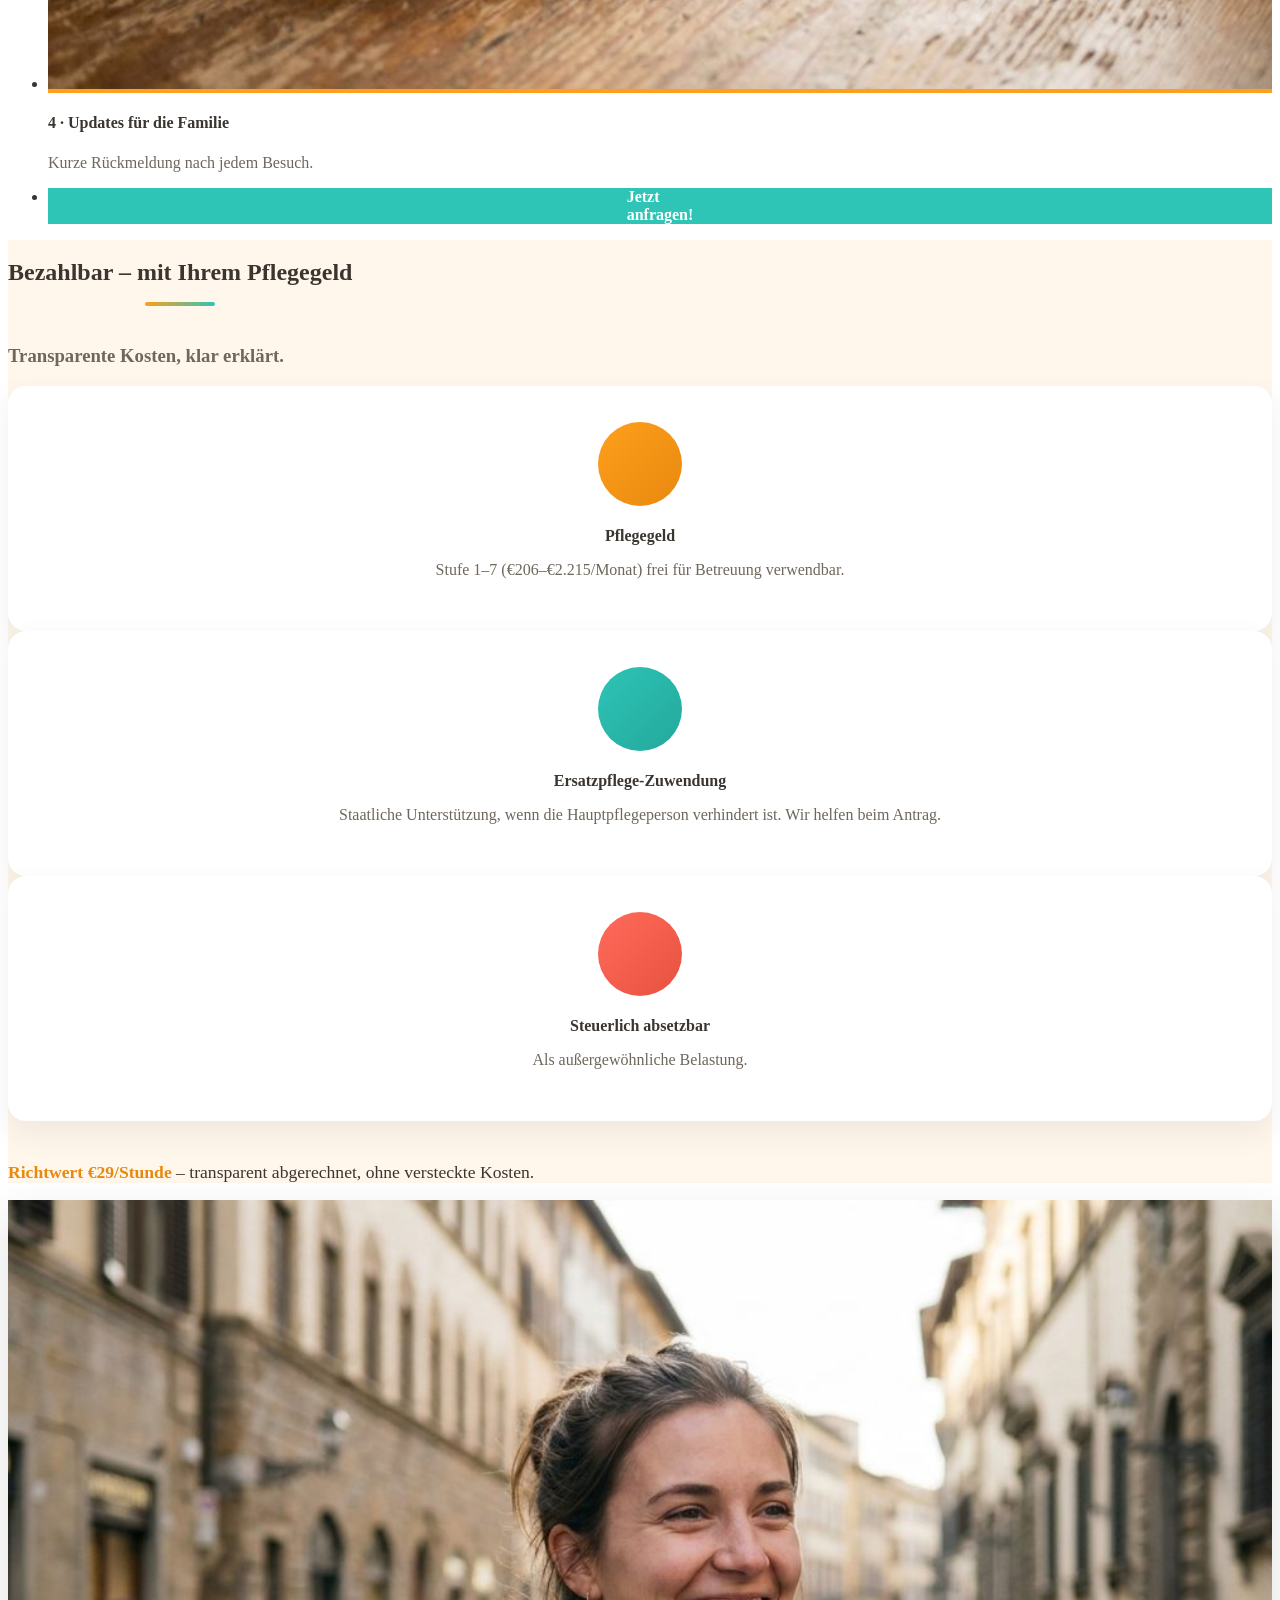
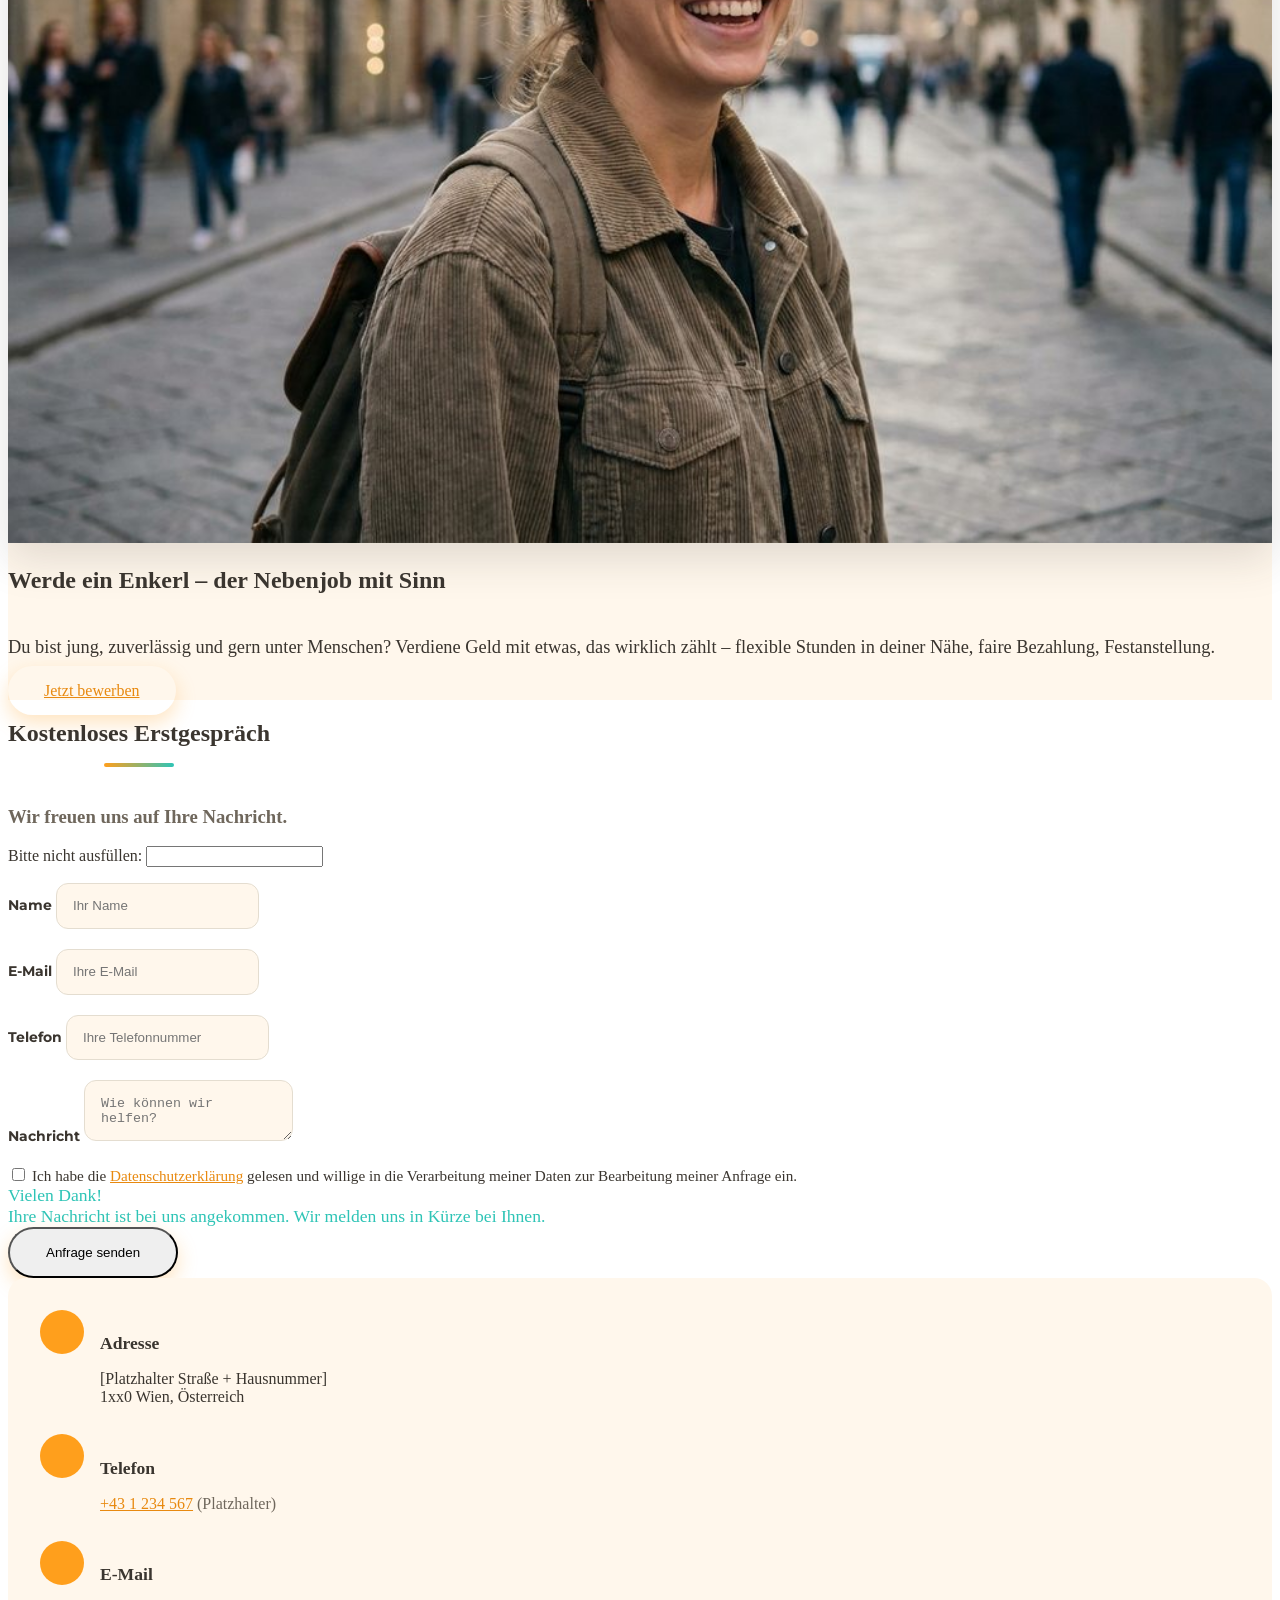
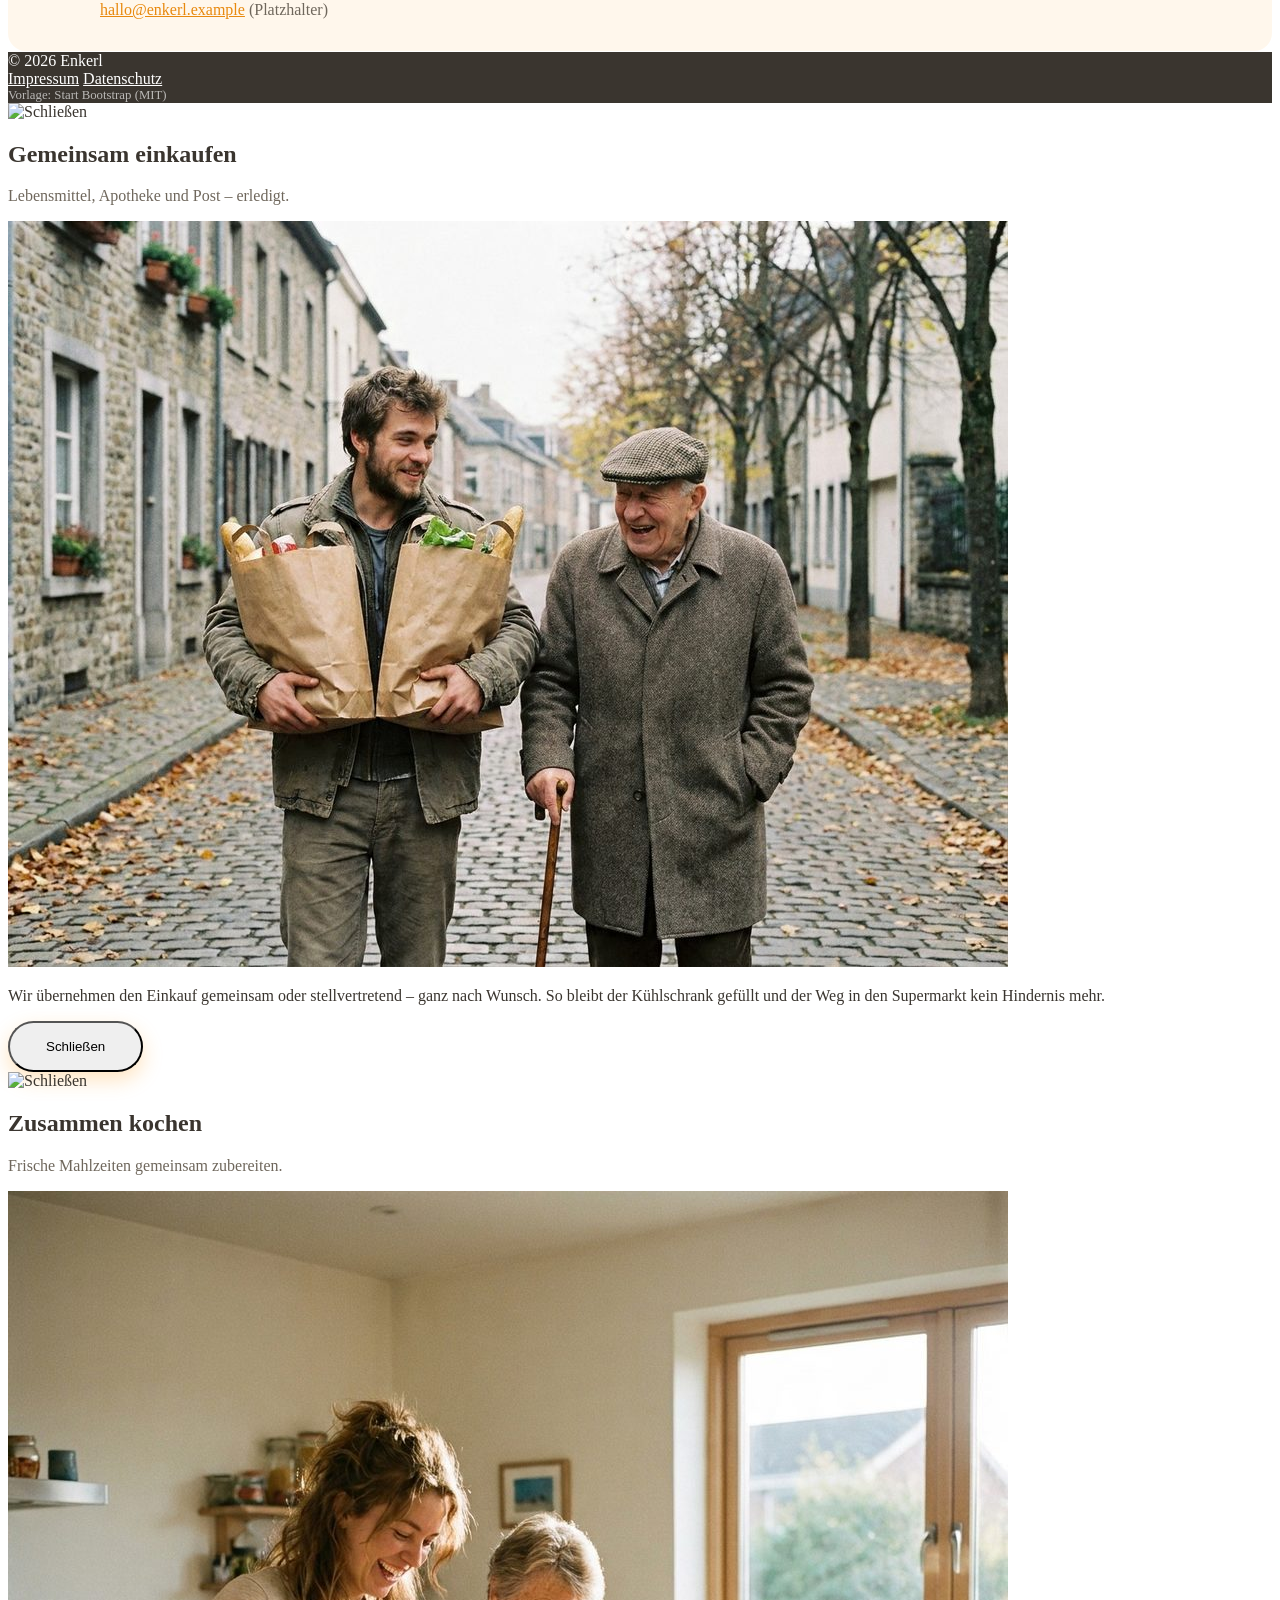
==== commit 84ca10f2: "Rebuild Enkerl site on Start Bootstrap Agency template Complete rebuild replacing the HTML5UP Landed" ====
--- a/index.html
+++ b/index.html
@@ -1,273 +1,606 @@
-<!DOCTYPE HTML>
+<!DOCTYPE html>
 <!--
-	Landed by HTML5 UP
-	html5up.net | @ajlkn
-	Free for personal and commercial use under the CCA 3.0 license (html5up.net/license)
+* Built on Start Bootstrap - Agency (https://startbootstrap.com/theme/agency) - Licensed under MIT.
+* Structure, grid and CSS base of the Agency template are kept; only content, images and colors were swapped.
 -->
 <html lang="de">
-	<head>
-		<title>Enkerl – Alltagshilfe von Jung für Alt | Wien</title>
-		<meta charset="utf-8" />
-		<meta name="viewport" content="width=device-width, initial-scale=1, user-scalable=no" />
-		<meta name="description" content="Enkerl – junge, herzliche Helfer:innen unterstützen Ihre Eltern oder Großeltern zu Hause in Wien: Haushalt, Einkäufe, Begleitung und Zeit für ein gutes Gespräch. Finanzierbar über das Pflegegeld." />
-		<link rel="stylesheet" href="assets/css/main.css" />
-		<link rel="stylesheet" href="assets/css/enkerl.css" />
-		<noscript><link rel="stylesheet" href="assets/css/noscript.css" /></noscript>
-	</head>
-	<body class="is-preload landing">
-		<div id="page-wrapper">
-
-			<!-- Header -->
-				<header id="header">
-					<h1 id="logo"><a href="index.html">Enkerl</a></h1>
-					<nav id="nav">
-						<ul>
-							<li><a href="#four">Leistungen</a></li>
-							<li><a href="#one">So funktioniert's</a></li>
-							<li><a href="#three">Kosten &amp; Pflegegeld</a></li>
-							<li><a href="#helfer">Für Helfer:innen</a></li>
-							<li><a href="#kontakt">Kontakt</a></li>
-							<li><a href="#kontakt" class="button primary">Kostenloses Erstgespräch</a></li>
-						</ul>
-					</nav>
-				</header>
-
-			<!-- Banner -->
-				<section id="banner">
-					<div class="content">
-						<header>
-							<h2>Alltagshilfe von Jung für Alt.</h2>
-							<p>Junge, herzliche Helfer:innen unterstützen Ihre Eltern oder Großeltern zu Hause —<br />
-							beim Einkaufen, im Haushalt und mit Zeit für ein gutes Gespräch.<br />
-							Damit das Leben in den eigenen vier Wänden länger gelingt.</p>
-						</header>
-						<ul class="actions special">
-							<li><a href="#kontakt" class="button primary">Kostenloses Erstgespräch</a></li>
-						</ul>
-						<span class="image"><img src="images/pic01.jpg" alt="Junge Helferin und ältere Person lachen gemeinsam am Küchentisch" /></span>
-					</div>
-					<a href="#one" class="goto-next scrolly">Next</a>
-				</section>
-
-			<!-- One -->
-				<section id="one" class="spotlight style1 bottom">
-					<span class="image fit main"><img src="images/pic02.jpg" alt="Junge Helferin trägt Einkaufstaschen neben einer älteren Person" /></span>
-					<div class="content">
-						<div class="container">
-							<div class="row">
-								<div class="col-4 col-12-medium">
-									<header>
-										<h2>Eine vertraute Person – nicht ständig neue Gesichter</h2>
-										<p>Vertrauen entsteht durch Beständigkeit.</p>
-									</header>
-								</div>
-								<div class="col-8 col-12-medium">
-									<p>Bei Enkerl kommt immer dieselbe junge Helfer:in zu Ihnen nach Hause. So entsteht
-									Vertrauen statt anonymem Tourendienst. Wir nehmen uns Zeit, hören zu und packen
-									mit an – vom Wocheneinkauf bis zum gemeinsamen Spaziergang.</p>
-								</div>
-							</div>
-						</div>
-					</div>
-					<a href="#two" class="goto-next scrolly">Next</a>
-				</section>
-
-			<!-- Two -->
-				<section id="two" class="spotlight style2 right">
-					<span class="image fit main"><img src="images/pic03.jpg" alt="Junge Person und Senior:in beim Spaziergang im Park" /></span>
-					<div class="content">
-						<header>
-							<h2>Entlastung für die ganze Familie</h2>
-							<p>Verlässlich vor Ort – auch wenn Sie weit weg sind.</p>
-						</header>
-						<p>Sie wohnen weit weg oder sind beruflich eingespannt? Wir sind regelmäßig und
-						verlässlich vor Ort und halten Sie nach jedem Besuch kurz auf dem Laufenden.
-						So bleibt mehr gemeinsame Zeit – ohne schlechtes Gewissen.</p>
-						<ul class="actions">
-							<li><a href="#kontakt" class="button">Mehr erfahren</a></li>
-						</ul>
-					</div>
-					<a href="#three" class="goto-next scrolly">Next</a>
-				</section>
-
-			<!-- Three -->
-				<section id="three" class="spotlight style3 left">
-					<span class="image fit main bottom"><img src="images/pic04.jpg" alt="Ältere Person zufrieden zu Hause beim Teetrinken" /></span>
-					<div class="content">
-						<header>
-							<h2>Bezahlbar – mit Ihrem Pflegegeld</h2>
-							<p>Geld, das Ihnen ohnehin zusteht – sinnvoll eingesetzt.</p>
-						</header>
-						<p>Sie brauchen keine teure Zusatzversicherung. Unsere Hilfe lässt sich aus dem
-						Pflegegeld finanzieren, das Ihnen ohnehin zusteht. Ist die Hauptpflegeperson
-						verhindert, kommt zusätzlich die staatliche Zuwendung zur Ersatzpflege in Frage –
-						beim Antrag helfen wir Ihnen persönlich.</p>
-						<ul class="actions">
-							<li><a href="#kontakt" class="button">Beim Antrag helfen wir</a></li>
-						</ul>
-					</div>
-					<a href="#four" class="goto-next scrolly">Next</a>
-				</section>
-
-			<!-- Four -->
-				<section id="four" class="wrapper style1 special fade-up">
-					<div class="container">
-						<header class="major">
-							<h2>Womit wir im Alltag helfen</h2>
-							<p>Praktische Unterstützung für ein selbstbestimmtes Leben zu Hause.</p>
-						</header>
-						<div class="box alt">
-							<div class="row gtr-uniform">
-								<section class="col-4 col-6-medium col-12-xsmall">
-									<span class="icon solid alt major fa-home"></span>
-									<h3>Haushalt</h3>
-									<p>Reinigen, Wäsche, Ordnung halten.</p>
-								</section>
-								<section class="col-4 col-6-medium col-12-xsmall">
-									<span class="icon solid alt major fa-shopping-basket"></span>
-									<h3>Einkäufe &amp; Besorgungen</h3>
-									<p>Lebensmittel, Apotheke, Post.</p>
-								</section>
-								<section class="col-4 col-6-medium col-12-xsmall">
-									<span class="icon solid alt major fa-utensils"></span>
-									<h3>Kochen</h3>
-									<p>Frische Mahlzeiten gemeinsam zubereiten.</p>
-								</section>
-								<section class="col-4 col-6-medium col-12-xsmall">
-									<span class="icon solid alt major fa-walking"></span>
-									<h3>Begleitung</h3>
-									<p>Zu Arzt, Amt oder beim Spaziergang.</p>
-								</section>
-								<section class="col-4 col-6-medium col-12-xsmall">
-									<span class="icon solid alt major fa-comments"></span>
-									<h3>Gesellschaft</h3>
-									<p>Zeit für Gespräche, Spiele, Vorlesen.</p>
-								</section>
-								<section class="col-4 col-6-medium col-12-xsmall">
-									<span class="icon solid alt major fa-calendar-check"></span>
-									<h3>Organisation</h3>
-									<p>Termine, Post und kleine Alltagshilfen.</p>
-								</section>
-							</div>
-						</div>
-						<footer class="major">
-							<p>Wir leisten bewusst keine medizinische Pflege – dafür empfehlen wir Ihnen geprüfte Partner.</p>
-						</footer>
-					</div>
-				</section>
-
-			<!-- Five -->
-				<section id="five" class="wrapper style2 special fade">
-					<div class="container">
-						<header>
-							<h2>Lernen wir uns kennen – kostenlos &amp; unverbindlich</h2>
-							<p>In einem kurzen Gespräch klären wir Ihren Bedarf und wie Sie Ihre Hilfe über das
-							Pflegegeld finanzieren. Danach lernen Sie Ihre persönliche Helfer:in kennen.</p>
-						</header>
-						<ul class="actions special">
-							<li><a href="#kontakt" class="button primary">Jetzt anfragen</a></li>
-						</ul>
-						<span class="enkerl-phone">Oder rufen Sie uns an: <a href="tel:+431234567">+43 1 234 567</a> <span style="font-size:0.8em;">(Platzhalter)</span></span>
-					</div>
-				</section>
-
-			<!-- Für Helfer:innen -->
-				<section id="helfer" class="spotlight style2 right">
-					<span class="image fit main"><img src="images/pic05.jpg" alt="Junge:r Helfer:in – sinnvoller Nebenjob bei Enkerl" /></span>
-					<div class="content">
-						<header>
-							<h2>Werde ein Enkerl – der Nebenjob mit Sinn</h2>
-							<p>Zeit für ältere Menschen – fair bezahlt, flexibel, in deiner Nähe.</p>
-						</header>
-						<p>Du bist jung, zuverlässig und gern unter Menschen? Verdiene Geld mit etwas, das
-						wirklich zählt: Zeit für ältere Menschen. Flexible Stunden in deiner Nähe, faire
-						Bezahlung, Festanstellung.</p>
-						<ul class="actions">
-							<li><a href="#kontakt" class="button">Jetzt bewerben</a></li>
-						</ul>
-					</div>
-				</section>
-
-			<!-- Footer / Kontakt -->
-				<footer id="footer">
-					<section id="kontakt">
-						<div class="container">
-							<header class="major">
-								<h2>Kontakt &amp; Erstgespräch</h2>
-								<p>Schreiben Sie uns – wir melden uns innerhalb eines Werktages.<br />
-								Hinweis für Bewerber:innen: Bitte vermerken Sie im Nachrichtenfeld „Bewerbung".</p>
-							</header>
-							<div class="row gtr-uniform">
-								<div class="col-7 col-12-medium">
-									<form name="kontakt" method="POST" data-netlify="true" netlify-honeypot="bot-field" action="/?danke=1">
-										<input type="hidden" name="form-name" value="kontakt" />
-										<p class="hidden-honeypot">
-											<label>Bitte nicht ausfüllen: <input name="bot-field" /></label>
-										</p>
-										<div class="row gtr-uniform">
-											<div class="col-6 col-12-xsmall">
-												<input type="text" name="name" id="name" placeholder="Name" required />
-											</div>
-											<div class="col-6 col-12-xsmall">
-												<input type="email" name="email" id="email" placeholder="E-Mail" required />
-											</div>
-											<div class="col-12">
-												<input type="tel" name="telefon" id="telefon" placeholder="Telefon" />
-											</div>
-											<div class="col-12">
-												<textarea name="nachricht" id="nachricht" placeholder="Ihre Nachricht" rows="5" required></textarea>
-											</div>
-											<div class="col-12 enkerl-consent">
-												<input type="checkbox" name="datenschutz" id="datenschutz" required />
-												<label for="datenschutz">Ich habe die <a href="datenschutz.html">Datenschutzerklärung</a> gelesen und stimme der Verarbeitung meiner Daten zur Bearbeitung meiner Anfrage zu. (Pflichtfeld)</label>
-											</div>
-											<div class="col-12">
-												<ul class="actions">
-													<li><input type="submit" value="Anfrage senden" class="primary" /></li>
-												</ul>
-											</div>
-										</div>
-									</form>
-								</div>
-								<div class="col-5 col-12-medium">
-									<h3>Enkerl Alltagshilfe</h3>
-									<p>
-										[Platzhalter Firmenname / Inhaber]<br />
-										[Platzhalter Straße + Nr.]<br />
-										1xx0 Wien, Österreich
-									</p>
-									<p>
-										Telefon: <a href="tel:+431234567">+43 1 234 567</a> <span style="font-size:0.8em;">(Platzhalter)</span><br />
-										E-Mail: <a href="mailto:hallo@enkerl.example">hallo@enkerl.example</a> <span style="font-size:0.8em;">(Platzhalter)</span>
-									</p>
-								</div>
-							</div>
-						</div>
-					</section>
-					<ul class="icons">
-						<li><a href="#" class="icon brands alt fa-facebook-f"><span class="label">Facebook</span></a></li>
-						<li><a href="#" class="icon brands alt fa-instagram"><span class="label">Instagram</span></a></li>
-						<li><a href="mailto:hallo@enkerl.example" class="icon solid alt fa-envelope"><span class="label">E-Mail</span></a></li>
-					</ul>
-					<ul class="copyright">
-						<li>&copy; Enkerl. Alle Rechte vorbehalten.</li>
-						<li><a href="impressum.html">Impressum</a></li>
-						<li><a href="datenschutz.html">Datenschutz</a></li>
-						<li>Design: <a href="http://html5up.net">HTML5 UP</a></li>
-					</ul>
-				</footer>
-
-		</div>
-
-		<!-- Scripts -->
-			<script src="assets/js/jquery.min.js"></script>
-			<script src="assets/js/jquery.scrolly.min.js"></script>
-			<script src="assets/js/jquery.dropotron.min.js"></script>
-			<script src="assets/js/jquery.scrollex.min.js"></script>
-			<script src="assets/js/browser.min.js"></script>
-			<script src="assets/js/breakpoints.min.js"></script>
-			<script src="assets/js/util.js"></script>
-			<script src="assets/js/main.js"></script>
-
-	</body>
+    <head>
+        <meta charset="utf-8" />
+        <meta name="viewport" content="width=device-width, initial-scale=1, shrink-to-fit=no" />
+        <meta name="description" content="Enkerl – junge, herzliche Helfer:innen unterstützen Ihre Eltern oder Großeltern zu Hause in Wien: Haushalt, Einkäufe, Begleitung und Zeit für ein gutes Gespräch. Finanzierbar über das Pflegegeld." />
+        <meta name="author" content="Enkerl" />
+        <title>Enkerl – Alltagshilfe von Jung für Alt | Wien</title>
+        <!-- Favicon-->
+        <link rel="icon" type="image/x-icon" href="assets/favicon.ico" />
+        <!-- Font Awesome icons (free version)-->
+        <script src="https://use.fontawesome.com/releases/v6.3.0/js/all.js" crossorigin="anonymous"></script>
+        <!-- Google fonts-->
+        <link href="https://fonts.googleapis.com/css?family=Montserrat:400,700" rel="stylesheet" type="text/css" />
+        <link href="https://fonts.googleapis.com/css?family=Roboto+Slab:400,100,300,700" rel="stylesheet" type="text/css" />
+        <!-- Core theme CSS (includes Bootstrap)-->
+        <link href="css/styles.css" rel="stylesheet" />
+        <!-- Enkerl theme overrides (must load after styles.css)-->
+        <link href="css/enkerl.css" rel="stylesheet" />
+    </head>
+    <body id="page-top">
+        <!-- Navigation-->
+        <nav class="navbar navbar-expand-lg navbar-dark fixed-top" id="mainNav">
+            <div class="container">
+                <a class="navbar-brand" href="#page-top">Enkerl</a>
+                <button class="navbar-toggler" type="button" data-bs-toggle="collapse" data-bs-target="#navbarResponsive" aria-controls="navbarResponsive" aria-expanded="false" aria-label="Navigation umschalten">
+                    Menü
+                    <i class="fas fa-bars ms-1"></i>
+                </button>
+                <div class="collapse navbar-collapse" id="navbarResponsive">
+                    <ul class="navbar-nav ms-auto py-4 py-lg-0">
+                        <li class="nav-item"><a class="nav-link" href="#services">Leistungen</a></li>
+                        <li class="nav-item"><a class="nav-link" href="#portfolio">Alltag</a></li>
+                        <li class="nav-item"><a class="nav-link" href="#about">So geht's</a></li>
+                        <li class="nav-item"><a class="nav-link" href="#team">Kosten</a></li>
+                        <li class="nav-item"><a class="nav-link" href="#contact">Kontakt</a></li>
+                        <li class="nav-item ms-lg-3"><a class="nav-link nav-cta" href="#contact">Kostenloses Erstgespräch</a></li>
+                    </ul>
+                </div>
+            </div>
+        </nav>
+        <!-- Masthead-->
+        <header class="masthead">
+            <div class="container">
+                <div class="masthead-subheading">Für Ihre Eltern &amp; Großeltern</div>
+                <div class="masthead-heading">Alltagshilfe von Jung für Alt.</div>
+                <p class="masthead-text">Junge, herzliche Helfer:innen unterstützen daheim – beim Einkaufen, im Haushalt und mit Zeit für ein gutes Gespräch. Damit das Leben in den eigenen vier Wänden länger gelingt.</p>
+                <a class="btn btn-primary btn-xl" href="#contact">Kostenloses Erstgespräch</a>
+            </div>
+        </header>
+        <!-- Services-->
+        <section class="page-section" id="services">
+            <div class="container">
+                <div class="text-center">
+                    <h2 class="section-heading">Womit wir im Alltag helfen</h2>
+                    <h3 class="section-subheading text-muted">Verlässliche Unterstützung, herzlich und auf Augenhöhe.</h3>
+                </div>
+                <div class="row text-center gy-4">
+                    <div class="col-md-6 col-lg-4 reveal">
+                        <span class="fa-stack fa-4x">
+                            <i class="fas fa-circle fa-stack-2x text-primary"></i>
+                            <i class="fas fa-broom fa-stack-1x fa-inverse"></i>
+                        </span>
+                        <h4 class="my-3">Haushalt</h4>
+                        <p class="text-muted">Reinigen, Wäsche, Ordnung halten.</p>
+                    </div>
+                    <div class="col-md-6 col-lg-4 reveal">
+                        <span class="fa-stack fa-4x">
+                            <i class="fas fa-circle fa-stack-2x text-primary"></i>
+                            <i class="fas fa-basket-shopping fa-stack-1x fa-inverse"></i>
+                        </span>
+                        <h4 class="my-3">Einkäufe &amp; Besorgungen</h4>
+                        <p class="text-muted">Lebensmittel, Apotheke, Post.</p>
+                    </div>
+                    <div class="col-md-6 col-lg-4 reveal">
+                        <span class="fa-stack fa-4x">
+                            <i class="fas fa-circle fa-stack-2x text-primary"></i>
+                            <i class="fas fa-utensils fa-stack-1x fa-inverse"></i>
+                        </span>
+                        <h4 class="my-3">Kochen</h4>
+                        <p class="text-muted">Frische Mahlzeiten gemeinsam zubereiten.</p>
+                    </div>
+                    <div class="col-md-6 col-lg-4 reveal">
+                        <span class="fa-stack fa-4x">
+                            <i class="fas fa-circle fa-stack-2x text-primary"></i>
+                            <i class="fas fa-person-walking fa-stack-1x fa-inverse"></i>
+                        </span>
+                        <h4 class="my-3">Begleitung</h4>
+                        <p class="text-muted">Zu Arzt, Amt oder beim Spaziergang.</p>
+                    </div>
+                    <div class="col-md-6 col-lg-4 reveal">
+                        <span class="fa-stack fa-4x">
+                            <i class="fas fa-circle fa-stack-2x text-primary"></i>
+                            <i class="fas fa-mug-hot fa-stack-1x fa-inverse"></i>
+                        </span>
+                        <h4 class="my-3">Gesellschaft</h4>
+                        <p class="text-muted">Zeit für Gespräche, Spiele, Vorlesen.</p>
+                    </div>
+                    <div class="col-md-6 col-lg-4 reveal">
+                        <span class="fa-stack fa-4x">
+                            <i class="fas fa-circle fa-stack-2x text-primary"></i>
+                            <i class="fas fa-calendar-check fa-stack-1x fa-inverse"></i>
+                        </span>
+                        <h4 class="my-3">Organisation</h4>
+                        <p class="text-muted">Termine, Post und kleine Alltagshilfen.</p>
+                    </div>
+                </div>
+                <div class="row">
+                    <div class="col-lg-9 mx-auto text-center reveal">
+                        <p class="services-note"><i class="fas fa-circle-info me-2"></i>Wir leisten bewusst keine medizinische Pflege – dafür empfehlen wir Ihnen geprüfte Partner.</p>
+                    </div>
+                </div>
+            </div>
+        </section>
+        <!-- Trust badges-->
+        <div class="py-5 bg-cream" id="trust">
+            <div class="container">
+                <div class="row align-items-stretch text-center justify-content-center gy-4">
+                    <div class="col-6 col-md-3 reveal">
+                        <div class="trust-badge">
+                            <i class="fas fa-user-check"></i>
+                            <span>Feste Bezugsperson</span>
+                        </div>
+                    </div>
+                    <div class="col-6 col-md-3 reveal">
+                        <div class="trust-badge">
+                            <i class="fas fa-shield-heart"></i>
+                            <span>Geprüfte Helfer:innen</span>
+                        </div>
+                    </div>
+                    <div class="col-6 col-md-3 reveal">
+                        <div class="trust-badge">
+                            <i class="fas fa-handshake-angle"></i>
+                            <span>Faire Festanstellung</span>
+                        </div>
+                    </div>
+                    <div class="col-6 col-md-3 reveal">
+                        <div class="trust-badge">
+                            <i class="fas fa-comment-dots"></i>
+                            <span>Update nach jedem Besuch</span>
+                        </div>
+                    </div>
+                </div>
+            </div>
+        </div>
+        <!-- Portfolio Grid-->
+        <section class="page-section bg-light" id="portfolio">
+            <div class="container">
+                <div class="text-center">
+                    <h2 class="section-heading">So sieht der Enkerl-Alltag aus</h2>
+                    <h3 class="section-subheading text-muted">Momente aus der täglichen Begleitung.</h3>
+                </div>
+                <div class="row">
+                    <div class="col-lg-4 col-sm-6 mb-4 reveal">
+                        <!-- Portfolio item 1-->
+                        <div class="portfolio-item">
+                            <a class="portfolio-link" data-bs-toggle="modal" href="#portfolioModal1">
+                                <div class="portfolio-hover">
+                                    <div class="portfolio-hover-content"><i class="fas fa-plus fa-3x"></i></div>
+                                </div>
+                                <img class="img-fluid" src="assets/img/enkerl/einkauf.jpg" alt="Gemeinsam einkaufen" />
+                            </a>
+                            <div class="portfolio-caption">
+                                <div class="portfolio-caption-heading">Gemeinsam einkaufen</div>
+                                <div class="portfolio-caption-subheading text-muted">Lebensmittel &amp; Besorgungen</div>
+                            </div>
+                        </div>
+                    </div>
+                    <div class="col-lg-4 col-sm-6 mb-4 reveal">
+                        <!-- Portfolio item 2-->
+                        <div class="portfolio-item">
+                            <a class="portfolio-link" data-bs-toggle="modal" href="#portfolioModal2">
+                                <div class="portfolio-hover">
+                                    <div class="portfolio-hover-content"><i class="fas fa-plus fa-3x"></i></div>
+                                </div>
+                                <img class="img-fluid" src="assets/img/enkerl/kochen.jpg" alt="Zusammen kochen" />
+                            </a>
+                            <div class="portfolio-caption">
+                                <div class="portfolio-caption-heading">Zusammen kochen</div>
+                                <div class="portfolio-caption-subheading text-muted">Frische Mahlzeiten</div>
+                            </div>
+                        </div>
+                    </div>
+                    <div class="col-lg-4 col-sm-6 mb-4 reveal">
+                        <!-- Portfolio item 3-->
+                        <div class="portfolio-item">
+                            <a class="portfolio-link" data-bs-toggle="modal" href="#portfolioModal3">
+                                <div class="portfolio-hover">
+                                    <div class="portfolio-hover-content"><i class="fas fa-plus fa-3x"></i></div>
+                                </div>
+                                <img class="img-fluid" src="assets/img/enkerl/gesellschaft.jpg" alt="Zeit für Gesellschaft" />
+                            </a>
+                            <div class="portfolio-caption">
+                                <div class="portfolio-caption-heading">Zeit für Gesellschaft</div>
+                                <div class="portfolio-caption-subheading text-muted">Gespräche &amp; Spiele</div>
+                            </div>
+                        </div>
+                    </div>
+                    <div class="col-lg-4 col-sm-6 mb-4 mb-lg-0 reveal">
+                        <!-- Portfolio item 4-->
+                        <div class="portfolio-item">
+                            <a class="portfolio-link" data-bs-toggle="modal" href="#portfolioModal4">
+                                <div class="portfolio-hover">
+                                    <div class="portfolio-hover-content"><i class="fas fa-plus fa-3x"></i></div>
+                                </div>
+                                <img class="img-fluid" src="assets/img/enkerl/begleitung.jpg" alt="Sichere Begleitung" />
+                            </a>
+                            <div class="portfolio-caption">
+                                <div class="portfolio-caption-heading">Sichere Begleitung</div>
+                                <div class="portfolio-caption-subheading text-muted">Arzt, Amt &amp; unterwegs</div>
+                            </div>
+                        </div>
+                    </div>
+                    <div class="col-lg-4 col-sm-6 mb-4 mb-sm-0 reveal">
+                        <!-- Portfolio item 5-->
+                        <div class="portfolio-item">
+                            <a class="portfolio-link" data-bs-toggle="modal" href="#portfolioModal5">
+                                <div class="portfolio-hover">
+                                    <div class="portfolio-hover-content"><i class="fas fa-plus fa-3x"></i></div>
+                                </div>
+                                <img class="img-fluid" src="assets/img/enkerl/haushalt.jpg" alt="Hilfe im Haushalt" />
+                            </a>
+                            <div class="portfolio-caption">
+                                <div class="portfolio-caption-heading">Hilfe im Haushalt</div>
+                                <div class="portfolio-caption-subheading text-muted">Ordnung &amp; Wäsche</div>
+                            </div>
+                        </div>
+                    </div>
+                    <div class="col-lg-4 col-sm-6 reveal">
+                        <!-- Portfolio item 6-->
+                        <div class="portfolio-item">
+                            <a class="portfolio-link" data-bs-toggle="modal" href="#portfolioModal6">
+                                <div class="portfolio-hover">
+                                    <div class="portfolio-hover-content"><i class="fas fa-plus fa-3x"></i></div>
+                                </div>
+                                <img class="img-fluid" src="assets/img/enkerl/spaziergang.jpg" alt="Frische Luft und Bewegung" />
+                            </a>
+                            <div class="portfolio-caption">
+                                <div class="portfolio-caption-heading">Frische Luft &amp; Bewegung</div>
+                                <div class="portfolio-caption-subheading text-muted">Spaziergänge im Grätzl</div>
+                            </div>
+                        </div>
+                    </div>
+                </div>
+            </div>
+        </section>
+        <!-- About / How it works-->
+        <section class="page-section" id="about">
+            <div class="container">
+                <div class="text-center">
+                    <h2 class="section-heading">So einfach funktioniert's</h2>
+                    <h3 class="section-subheading text-muted">In vier Schritten zur passenden Hilfe.</h3>
+                </div>
+                <ul class="timeline">
+                    <li class="reveal">
+                        <div class="timeline-image"><img class="rounded-circle img-fluid" src="assets/img/enkerl/helfer.jpg" alt="Erstgespräch" /></div>
+                        <div class="timeline-panel">
+                            <div class="timeline-heading">
+                                <h4>1 · Kostenloses Erstgespräch</h4>
+                            </div>
+                            <div class="timeline-body"><p class="text-muted">Wir klären Bedarf und Finanzierung über das Pflegegeld.</p></div>
+                        </div>
+                    </li>
+                    <li class="timeline-inverted reveal">
+                        <div class="timeline-image"><img class="rounded-circle img-fluid" src="assets/img/enkerl/hero.jpg" alt="Helfer:in kennenlernen" /></div>
+                        <div class="timeline-panel">
+                            <div class="timeline-heading">
+                                <h4>2 · Helfer:in kennenlernen</h4>
+                            </div>
+                            <div class="timeline-body"><p class="text-muted">Sie bekommen Ihre feste, persönliche Bezugsperson.</p></div>
+                        </div>
+                    </li>
+                    <li class="reveal">
+                        <div class="timeline-image"><img class="rounded-circle img-fluid" src="assets/img/enkerl/kochen.jpg" alt="Regelmäßige Hilfe" /></div>
+                        <div class="timeline-panel">
+                            <div class="timeline-heading">
+                                <h4>3 · Regelmäßige Hilfe</h4>
+                            </div>
+                            <div class="timeline-body"><p class="text-muted">Verlässlich nach Plan, flexibel auf Wunsch.</p></div>
+                        </div>
+                    </li>
+                    <li class="timeline-inverted reveal">
+                        <div class="timeline-image"><img class="rounded-circle img-fluid" src="assets/img/enkerl/haende.jpg" alt="Updates für die Familie" /></div>
+                        <div class="timeline-panel">
+                            <div class="timeline-heading">
+                                <h4>4 · Updates für die Familie</h4>
+                            </div>
+                            <div class="timeline-body"><p class="text-muted">Kurze Rückmeldung nach jedem Besuch.</p></div>
+                        </div>
+                    </li>
+                    <li class="timeline-inverted reveal">
+                        <div class="timeline-image timeline-cta">
+                            <a href="#contact">
+                                <h4>
+                                    Jetzt
+                                    <br />
+                                    anfragen!
+                                </h4>
+                            </a>
+                        </div>
+                    </li>
+                </ul>
+            </div>
+        </section>
+        <!-- Team -> Kosten & Pflegegeld-->
+        <section class="page-section bg-light" id="team">
+            <div class="container">
+                <div class="text-center">
+                    <h2 class="section-heading">Bezahlbar – mit Ihrem Pflegegeld</h2>
+                    <h3 class="section-subheading text-muted">Transparente Kosten, klar erklärt.</h3>
+                </div>
+                <div class="row gy-4">
+                    <div class="col-lg-4 reveal">
+                        <div class="cost-card">
+                            <div class="cost-icon"><i class="fas fa-wallet"></i></div>
+                            <h4>Pflegegeld</h4>
+                            <p class="text-muted">Stufe 1–7 (€206–€2.215/Monat) frei für Betreuung verwendbar.</p>
+                        </div>
+                    </div>
+                    <div class="col-lg-4 reveal">
+                        <div class="cost-card">
+                            <div class="cost-icon"><i class="fas fa-hand-holding-heart"></i></div>
+                            <h4>Ersatzpflege-Zuwendung</h4>
+                            <p class="text-muted">Staatliche Unterstützung, wenn die Hauptpflegeperson verhindert ist. Wir helfen beim Antrag.</p>
+                        </div>
+                    </div>
+                    <div class="col-lg-4 reveal">
+                        <div class="cost-card">
+                            <div class="cost-icon"><i class="fas fa-percent"></i></div>
+                            <h4>Steuerlich absetzbar</h4>
+                            <p class="text-muted">Als außergewöhnliche Belastung.</p>
+                        </div>
+                    </div>
+                </div>
+                <div class="row">
+                    <div class="col-lg-9 mx-auto text-center reveal">
+                        <p class="cost-note"><strong>Richtwert €29/Stunde</strong> – transparent abgerechnet, ohne versteckte Kosten.</p>
+                    </div>
+                </div>
+            </div>
+        </section>
+        <!-- Recruiting band-->
+        <section class="page-section bg-cream" id="helfer">
+            <div class="container">
+                <div class="row align-items-center gx-lg-5 gy-4">
+                    <div class="col-lg-6 reveal">
+                        <img class="img-fluid rounded-4 recruit-img" src="assets/img/enkerl/helfer.jpg" alt="Werde ein Enkerl" />
+                    </div>
+                    <div class="col-lg-6 reveal">
+                        <h2 class="section-heading text-start mb-3">Werde ein Enkerl – der Nebenjob mit Sinn</h2>
+                        <p class="lead-text">Du bist jung, zuverlässig und gern unter Menschen? Verdiene Geld mit etwas, das wirklich zählt – flexible Stunden in deiner Nähe, faire Bezahlung, Festanstellung.</p>
+                        <a class="btn btn-primary btn-xl mt-2" href="#contact">Jetzt bewerben</a>
+                    </div>
+                </div>
+            </div>
+        </section>
+        <!-- Contact-->
+        <section class="page-section" id="contact">
+            <div class="container">
+                <div class="text-center">
+                    <h2 class="section-heading">Kostenloses Erstgespräch</h2>
+                    <h3 class="section-subheading text-muted">Wir freuen uns auf Ihre Nachricht.</h3>
+                </div>
+                <div class="row gx-lg-5">
+                    <div class="col-lg-7 reveal">
+                        <!-- Netlify Forms contact form-->
+                        <form name="kontakt" method="POST" data-netlify="true" netlify-honeypot="bot-field" action="/danke" id="contactForm">
+                            <input type="hidden" name="form-name" value="kontakt" />
+                            <p class="d-none">
+                                <label>Bitte nicht ausfüllen: <input name="bot-field" /></label>
+                            </p>
+                            <div class="row align-items-stretch mb-3">
+                                <div class="col-md-6">
+                                    <div class="form-group">
+                                        <label class="form-label" for="name">Name</label>
+                                        <input class="form-control" id="name" name="name" type="text" placeholder="Ihr Name" required />
+                                    </div>
+                                    <div class="form-group">
+                                        <label class="form-label" for="email">E-Mail</label>
+                                        <input class="form-control" id="email" name="email" type="email" placeholder="Ihre E-Mail" required />
+                                    </div>
+                                    <div class="form-group mb-md-0">
+                                        <label class="form-label" for="phone">Telefon</label>
+                                        <input class="form-control" id="phone" name="telefon" type="tel" placeholder="Ihre Telefonnummer" />
+                                    </div>
+                                </div>
+                                <div class="col-md-6">
+                                    <div class="form-group form-group-textarea mb-md-0">
+                                        <label class="form-label" for="message">Nachricht</label>
+                                        <textarea class="form-control" id="message" name="nachricht" placeholder="Wie können wir helfen?" required></textarea>
+                                    </div>
+                                </div>
+                            </div>
+                            <div class="form-check mb-4">
+                                <input class="form-check-input" type="checkbox" id="dsgvo" name="dsgvo" required />
+                                <label class="form-check-label" for="dsgvo">
+                                    Ich habe die <a href="datenschutz.html">Datenschutzerklärung</a> gelesen und willige in die Verarbeitung meiner Daten zur Bearbeitung meiner Anfrage ein.
+                                </label>
+                            </div>
+                            <div class="d-none" id="submitSuccessMessage">
+                                <div class="text-center contact-success mb-3">
+                                    <div class="fw-bolder"><i class="fas fa-circle-check me-1"></i>Vielen Dank!</div>
+                                    Ihre Nachricht ist bei uns angekommen. Wir melden uns in Kürze bei Ihnen.
+                                </div>
+                            </div>
+                            <div class="text-center"><button class="btn btn-primary btn-xl" id="submitButton" type="submit">Anfrage senden</button></div>
+                        </form>
+                    </div>
+                    <div class="col-lg-5 mt-5 mt-lg-0 reveal">
+                        <div class="contact-info">
+                            <div class="contact-info-item">
+                                <i class="fas fa-location-dot"></i>
+                                <div>
+                                    <h4>Adresse</h4>
+                                    <p>[Platzhalter Straße + Hausnummer]<br />1xx0 Wien, Österreich</p>
+                                </div>
+                            </div>
+                            <div class="contact-info-item">
+                                <i class="fas fa-phone"></i>
+                                <div>
+                                    <h4>Telefon</h4>
+                                    <p><a href="tel:+431234567">+43 1 234 567</a> <span class="text-muted">(Platzhalter)</span></p>
+                                </div>
+                            </div>
+                            <div class="contact-info-item">
+                                <i class="fas fa-envelope"></i>
+                                <div>
+                                    <h4>E-Mail</h4>
+                                    <p><a href="mailto:hallo@enkerl.example">hallo@enkerl.example</a> <span class="text-muted">(Platzhalter)</span></p>
+                                </div>
+                            </div>
+                        </div>
+                    </div>
+                </div>
+            </div>
+        </section>
+        <!-- Footer-->
+        <footer class="footer py-4">
+            <div class="container">
+                <div class="row align-items-center">
+                    <div class="col-lg-4 text-lg-start">&copy; 2026 Enkerl</div>
+                    <div class="col-lg-4 my-3 my-lg-0">
+                        <a class="link-footer text-decoration-none me-3" href="impressum.html">Impressum</a>
+                        <a class="link-footer text-decoration-none" href="datenschutz.html">Datenschutz</a>
+                    </div>
+                    <div class="col-lg-4 text-lg-end footer-credit">Vorlage: Start Bootstrap (MIT)</div>
+                </div>
+            </div>
+        </footer>
+        <!-- Portfolio Modals-->
+        <!-- Portfolio item 1 modal popup-->
+        <div class="portfolio-modal modal fade" id="portfolioModal1" tabindex="-1" role="dialog" aria-hidden="true">
+            <div class="modal-dialog">
+                <div class="modal-content">
+                    <div class="close-modal" data-bs-dismiss="modal"><img src="assets/img/close-icon.svg" alt="Schließen" /></div>
+                    <div class="container">
+                        <div class="row justify-content-center">
+                            <div class="col-lg-8">
+                                <div class="modal-body">
+                                    <h2>Gemeinsam einkaufen</h2>
+                                    <p class="item-intro text-muted">Lebensmittel, Apotheke und Post – erledigt.</p>
+                                    <img class="img-fluid d-block mx-auto rounded-4" src="assets/img/enkerl/einkauf.jpg" alt="Gemeinsam einkaufen" />
+                                    <p>Wir übernehmen den Einkauf gemeinsam oder stellvertretend – ganz nach Wunsch. So bleibt der Kühlschrank gefüllt und der Weg in den Supermarkt kein Hindernis mehr.</p>
+                                    <button class="btn btn-primary btn-xl" data-bs-dismiss="modal" type="button">
+                                        <i class="fas fa-xmark me-1"></i>
+                                        Schließen
+                                    </button>
+                                </div>
+                            </div>
+                        </div>
+                    </div>
+                </div>
+            </div>
+        </div>
+        <!-- Portfolio item 2 modal popup-->
+        <div class="portfolio-modal modal fade" id="portfolioModal2" tabindex="-1" role="dialog" aria-hidden="true">
+            <div class="modal-dialog">
+                <div class="modal-content">
+                    <div class="close-modal" data-bs-dismiss="modal"><img src="assets/img/close-icon.svg" alt="Schließen" /></div>
+                    <div class="container">
+                        <div class="row justify-content-center">
+                            <div class="col-lg-8">
+                                <div class="modal-body">
+                                    <h2>Zusammen kochen</h2>
+                                    <p class="item-intro text-muted">Frische Mahlzeiten gemeinsam zubereiten.</p>
+                                    <img class="img-fluid d-block mx-auto rounded-4" src="assets/img/enkerl/kochen.jpg" alt="Zusammen kochen" />
+                                    <p>Vom Einkauf bis zum Teller: Wir kochen gemeinsam frische, gesunde Mahlzeiten – und der Esstisch wird wieder zum Ort für ein nettes Gespräch.</p>
+                                    <button class="btn btn-primary btn-xl" data-bs-dismiss="modal" type="button">
+                                        <i class="fas fa-xmark me-1"></i>
+                                        Schließen
+                                    </button>
+                                </div>
+                            </div>
+                        </div>
+                    </div>
+                </div>
+            </div>
+        </div>
+        <!-- Portfolio item 3 modal popup-->
+        <div class="portfolio-modal modal fade" id="portfolioModal3" tabindex="-1" role="dialog" aria-hidden="true">
+            <div class="modal-dialog">
+                <div class="modal-content">
+                    <div class="close-modal" data-bs-dismiss="modal"><img src="assets/img/close-icon.svg" alt="Schließen" /></div>
+                    <div class="container">
+                        <div class="row justify-content-center">
+                            <div class="col-lg-8">
+                                <div class="modal-body">
+                                    <h2>Zeit für Gesellschaft</h2>
+                                    <p class="item-intro text-muted">Gespräche, Spiele, Vorlesen.</p>
+                                    <img class="img-fluid d-block mx-auto rounded-4" src="assets/img/enkerl/gesellschaft.jpg" alt="Zeit für Gesellschaft" />
+                                    <p>Manchmal ist Zeit das schönste Geschenk. Unsere Helfer:innen nehmen sich Zeit zum Zuhören, für ein Kartenspiel oder die Lieblingsgeschichte.</p>
+                                    <button class="btn btn-primary btn-xl" data-bs-dismiss="modal" type="button">
+                                        <i class="fas fa-xmark me-1"></i>
+                                        Schließen
+                                    </button>
+                                </div>
+                            </div>
+                        </div>
+                    </div>
+                </div>
+            </div>
+        </div>
+        <!-- Portfolio item 4 modal popup-->
+        <div class="portfolio-modal modal fade" id="portfolioModal4" tabindex="-1" role="dialog" aria-hidden="true">
+            <div class="modal-dialog">
+                <div class="modal-content">
+                    <div class="close-modal" data-bs-dismiss="modal"><img src="assets/img/close-icon.svg" alt="Schließen" /></div>
+                    <div class="container">
+                        <div class="row justify-content-center">
+                            <div class="col-lg-8">
+                                <div class="modal-body">
+                                    <h2>Sichere Begleitung</h2>
+                                    <p class="item-intro text-muted">Zu Arzt, Amt oder beim Spaziergang.</p>
+                                    <img class="img-fluid d-block mx-auto rounded-4" src="assets/img/enkerl/begleitung.jpg" alt="Sichere Begleitung" />
+                                    <p>Wir begleiten sicher zu Terminen und Erledigungen – mit Geduld, einem offenen Ohr und einer helfenden Hand auf jedem Weg.</p>
+                                    <button class="btn btn-primary btn-xl" data-bs-dismiss="modal" type="button">
+                                        <i class="fas fa-xmark me-1"></i>
+                                        Schließen
+                                    </button>
+                                </div>
+                            </div>
+                        </div>
+                    </div>
+                </div>
+            </div>
+        </div>
+        <!-- Portfolio item 5 modal popup-->
+        <div class="portfolio-modal modal fade" id="portfolioModal5" tabindex="-1" role="dialog" aria-hidden="true">
+            <div class="modal-dialog">
+                <div class="modal-content">
+                    <div class="close-modal" data-bs-dismiss="modal"><img src="assets/img/close-icon.svg" alt="Schließen" /></div>
+                    <div class="container">
+                        <div class="row justify-content-center">
+                            <div class="col-lg-8">
+                                <div class="modal-body">
+                                    <h2>Hilfe im Haushalt</h2>
+                                    <p class="item-intro text-muted">Reinigen, Wäsche, Ordnung halten.</p>
+                                    <img class="img-fluid d-block mx-auto rounded-4" src="assets/img/enkerl/haushalt.jpg" alt="Hilfe im Haushalt" />
+                                    <p>Ein gepflegtes Zuhause gibt Geborgenheit. Wir halten Ordnung, erledigen die Wäsche und sorgen dafür, dass alles seinen Platz behält.</p>
+                                    <button class="btn btn-primary btn-xl" data-bs-dismiss="modal" type="button">
+                                        <i class="fas fa-xmark me-1"></i>
+                                        Schließen
+                                    </button>
+                                </div>
+                            </div>
+                        </div>
+                    </div>
+                </div>
+            </div>
+        </div>
+        <!-- Portfolio item 6 modal popup-->
+        <div class="portfolio-modal modal fade" id="portfolioModal6" tabindex="-1" role="dialog" aria-hidden="true">
+            <div class="modal-dialog">
+                <div class="modal-content">
+                    <div class="close-modal" data-bs-dismiss="modal"><img src="assets/img/close-icon.svg" alt="Schließen" /></div>
+                    <div class="container">
+                        <div class="row justify-content-center">
+                            <div class="col-lg-8">
+                                <div class="modal-body">
+                                    <h2>Frische Luft &amp; Bewegung</h2>
+                                    <p class="item-intro text-muted">Spaziergänge im Grätzl.</p>
+                                    <img class="img-fluid d-block mx-auto rounded-4" src="assets/img/enkerl/spaziergang.jpg" alt="Frische Luft und Bewegung" />
+                                    <p>Ein Spaziergang an der frischen Luft tut Körper und Seele gut. Wir gehen gemeinsam – im eigenen Tempo und immer mit Begleitung.</p>
+                                    <button class="btn btn-primary btn-xl" data-bs-dismiss="modal" type="button">
+                                        <i class="fas fa-xmark me-1"></i>
+                                        Schließen
+                                    </button>
+                                </div>
+                            </div>
+                        </div>
+                    </div>
+                </div>
+            </div>
+        </div>
+        <!-- Bootstrap core JS-->
+        <script src="https://cdn.jsdelivr.net/npm/bootstrap@5.2.3/dist/js/bootstrap.bundle.min.js"></script>
+        <!-- Core theme JS-->
+        <script src="js/scripts.js"></script>
+        <!-- Enkerl reveal-on-scroll JS-->
+        <script src="js/enkerl.js"></script>
+    </body>
 </html>
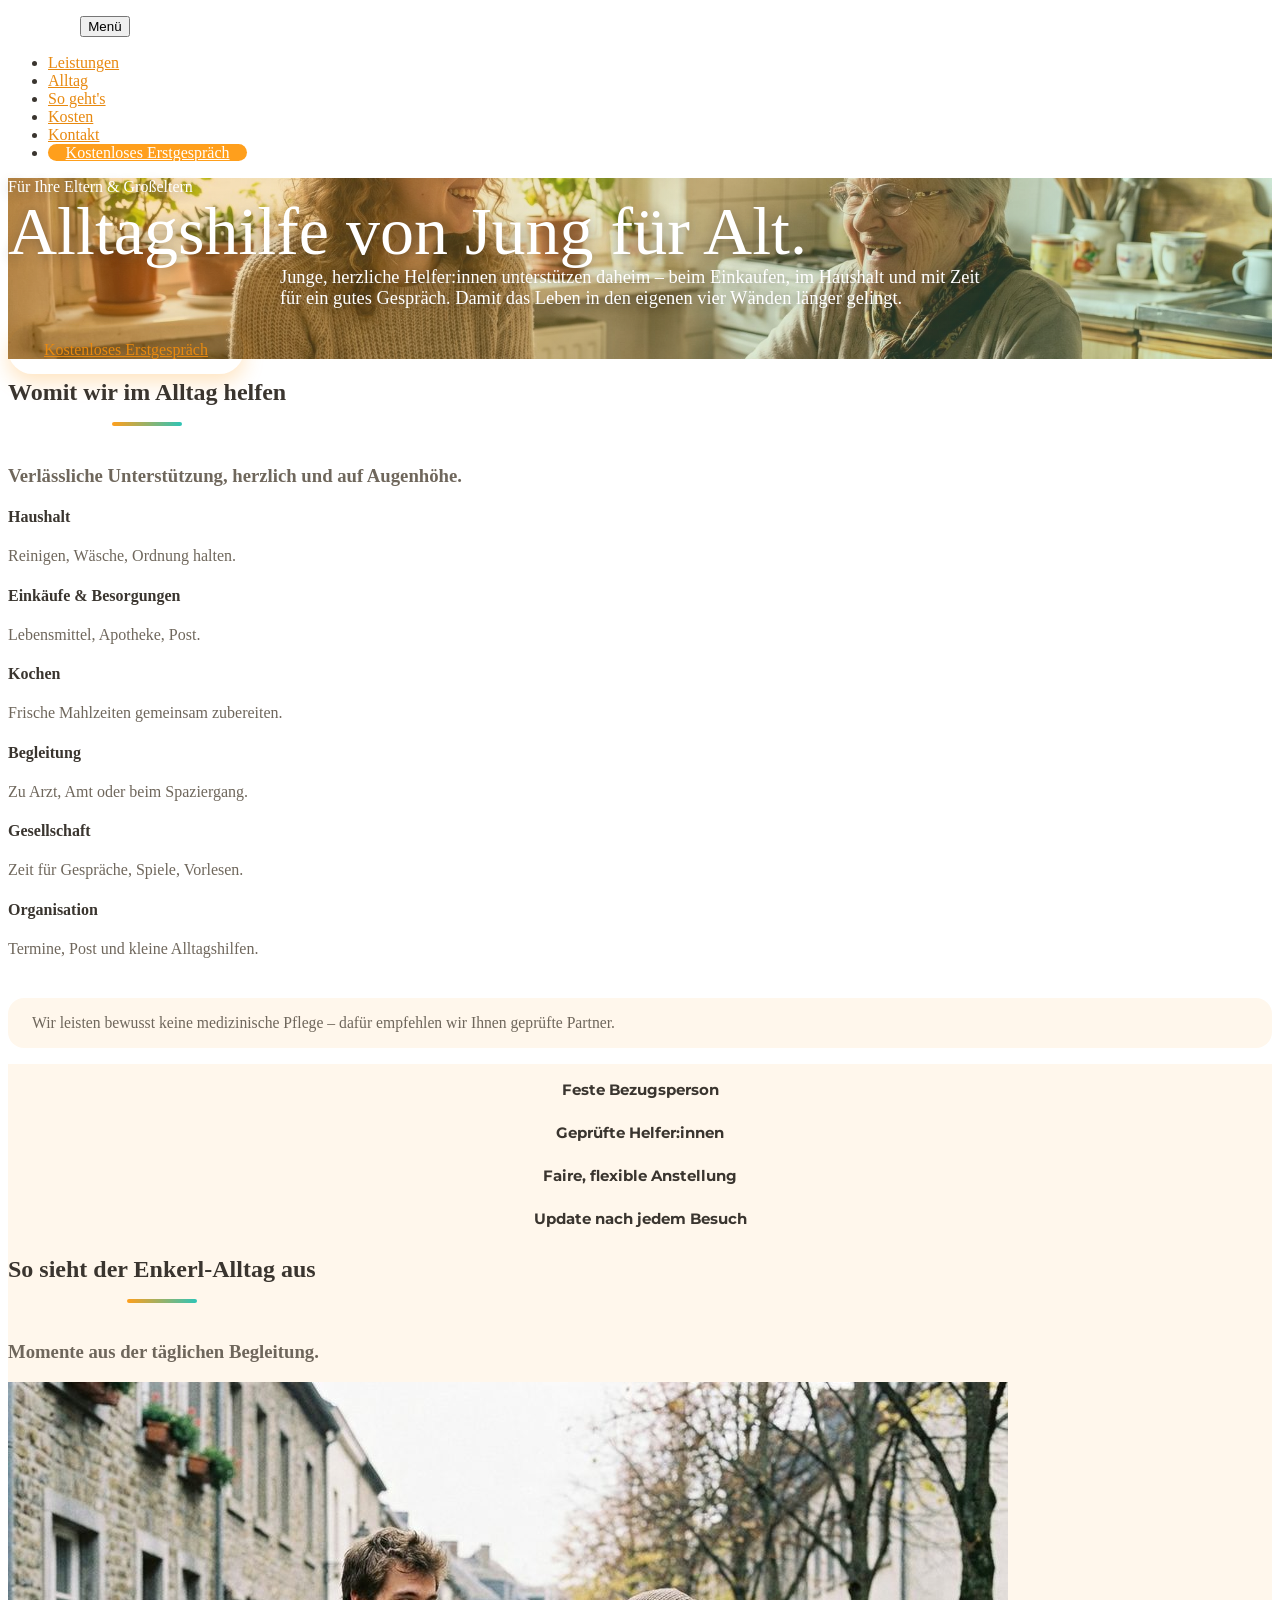
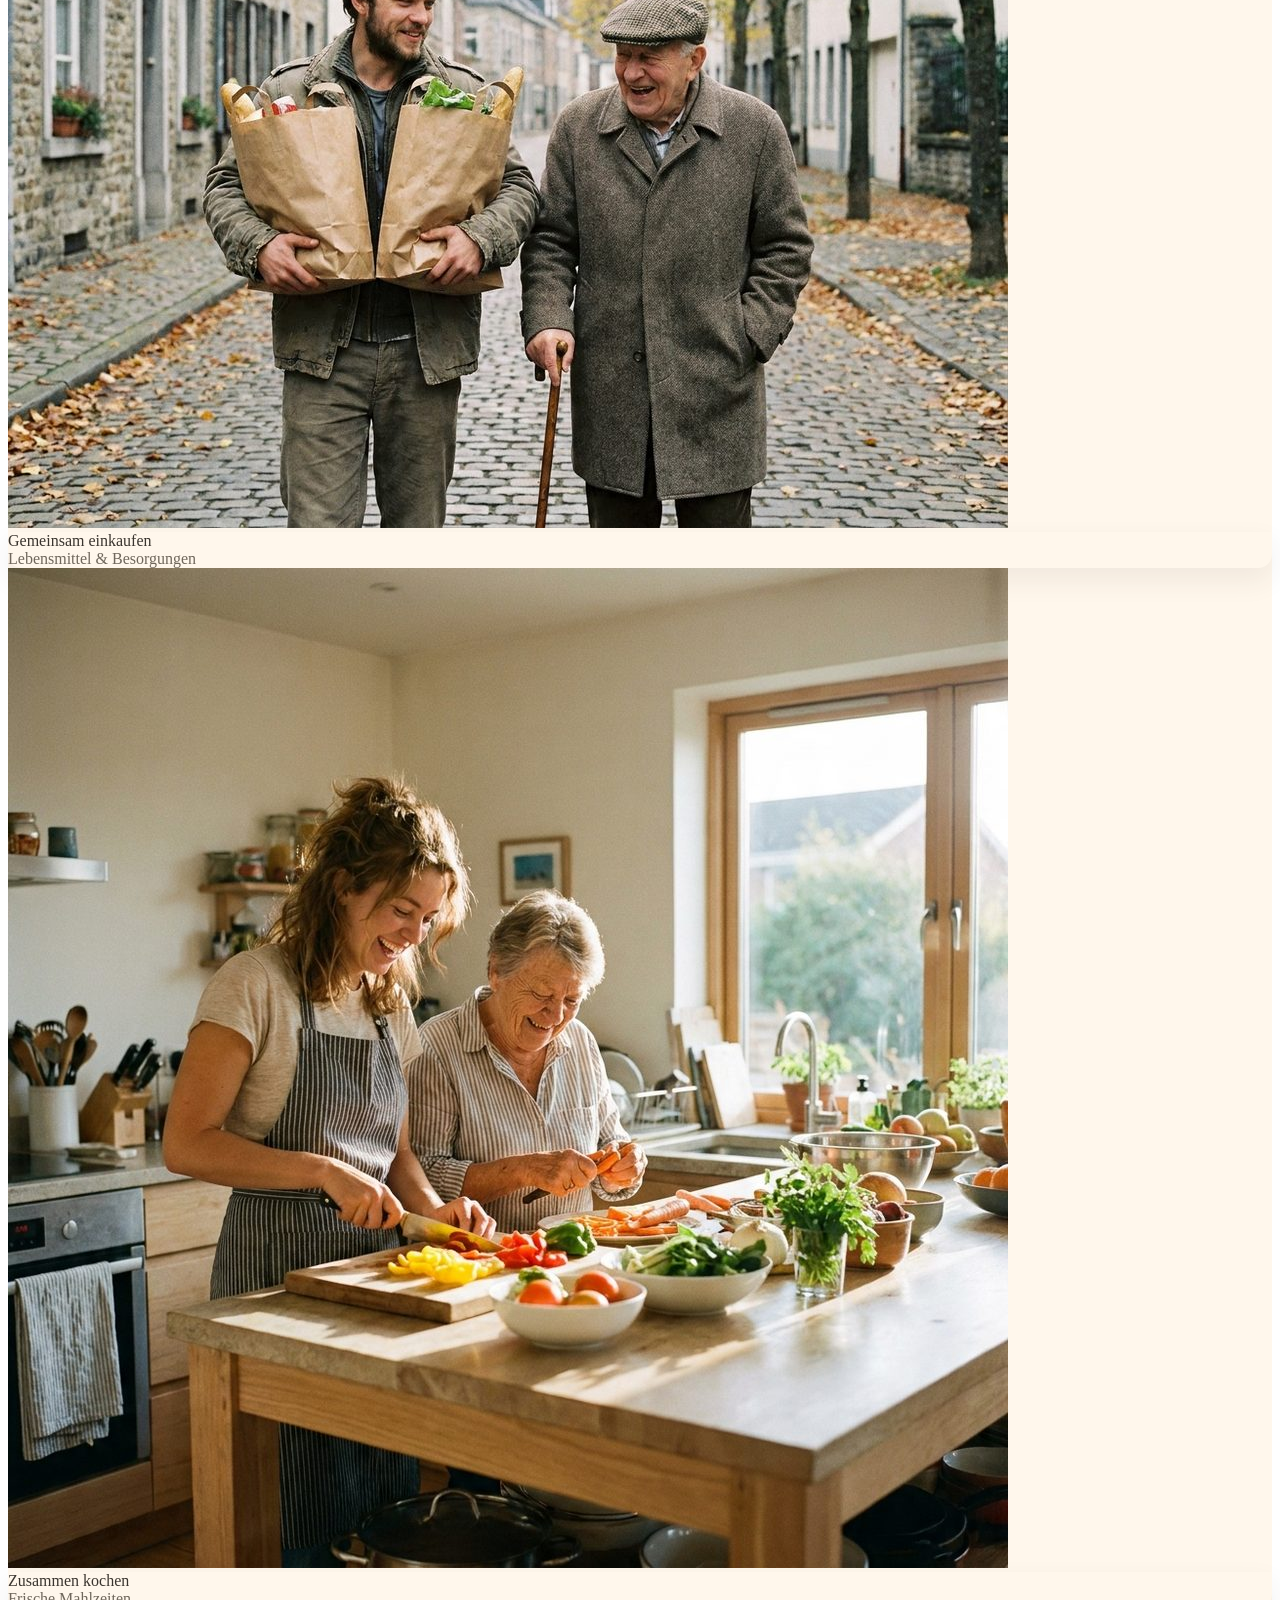
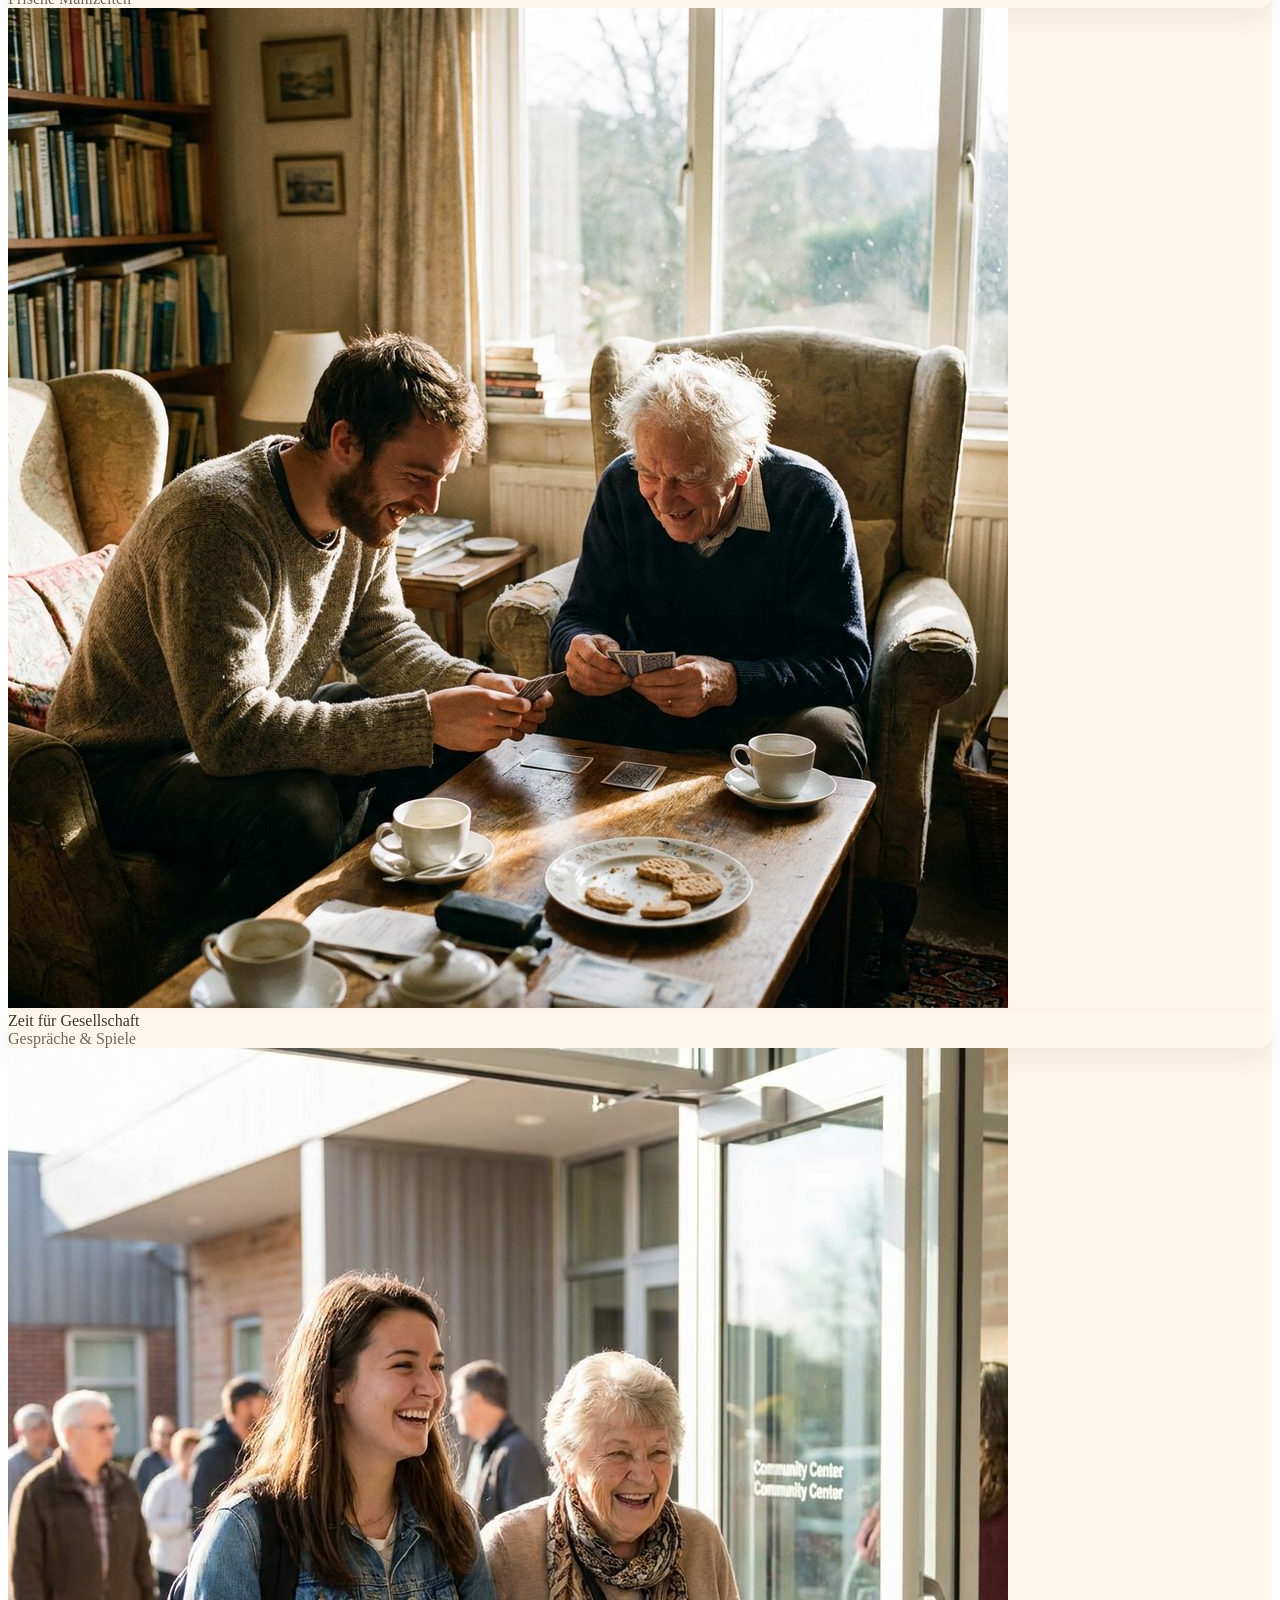
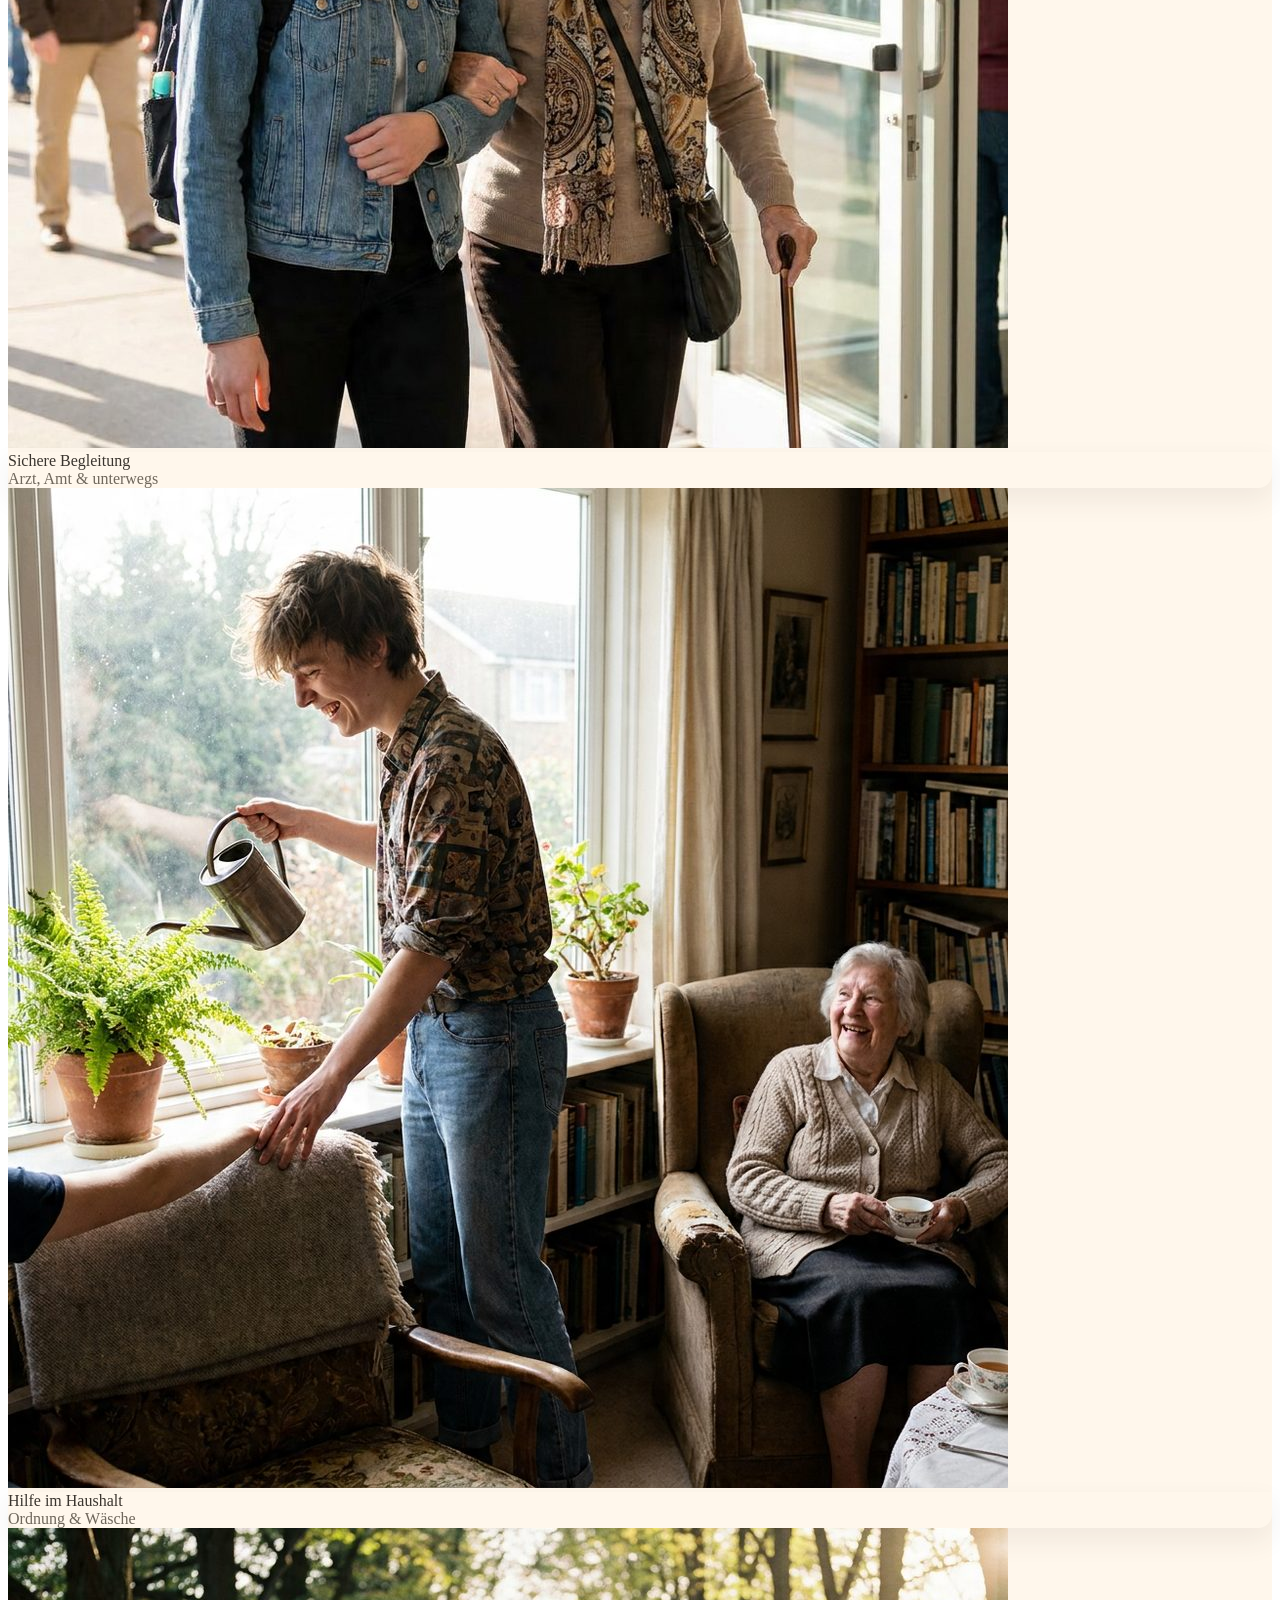
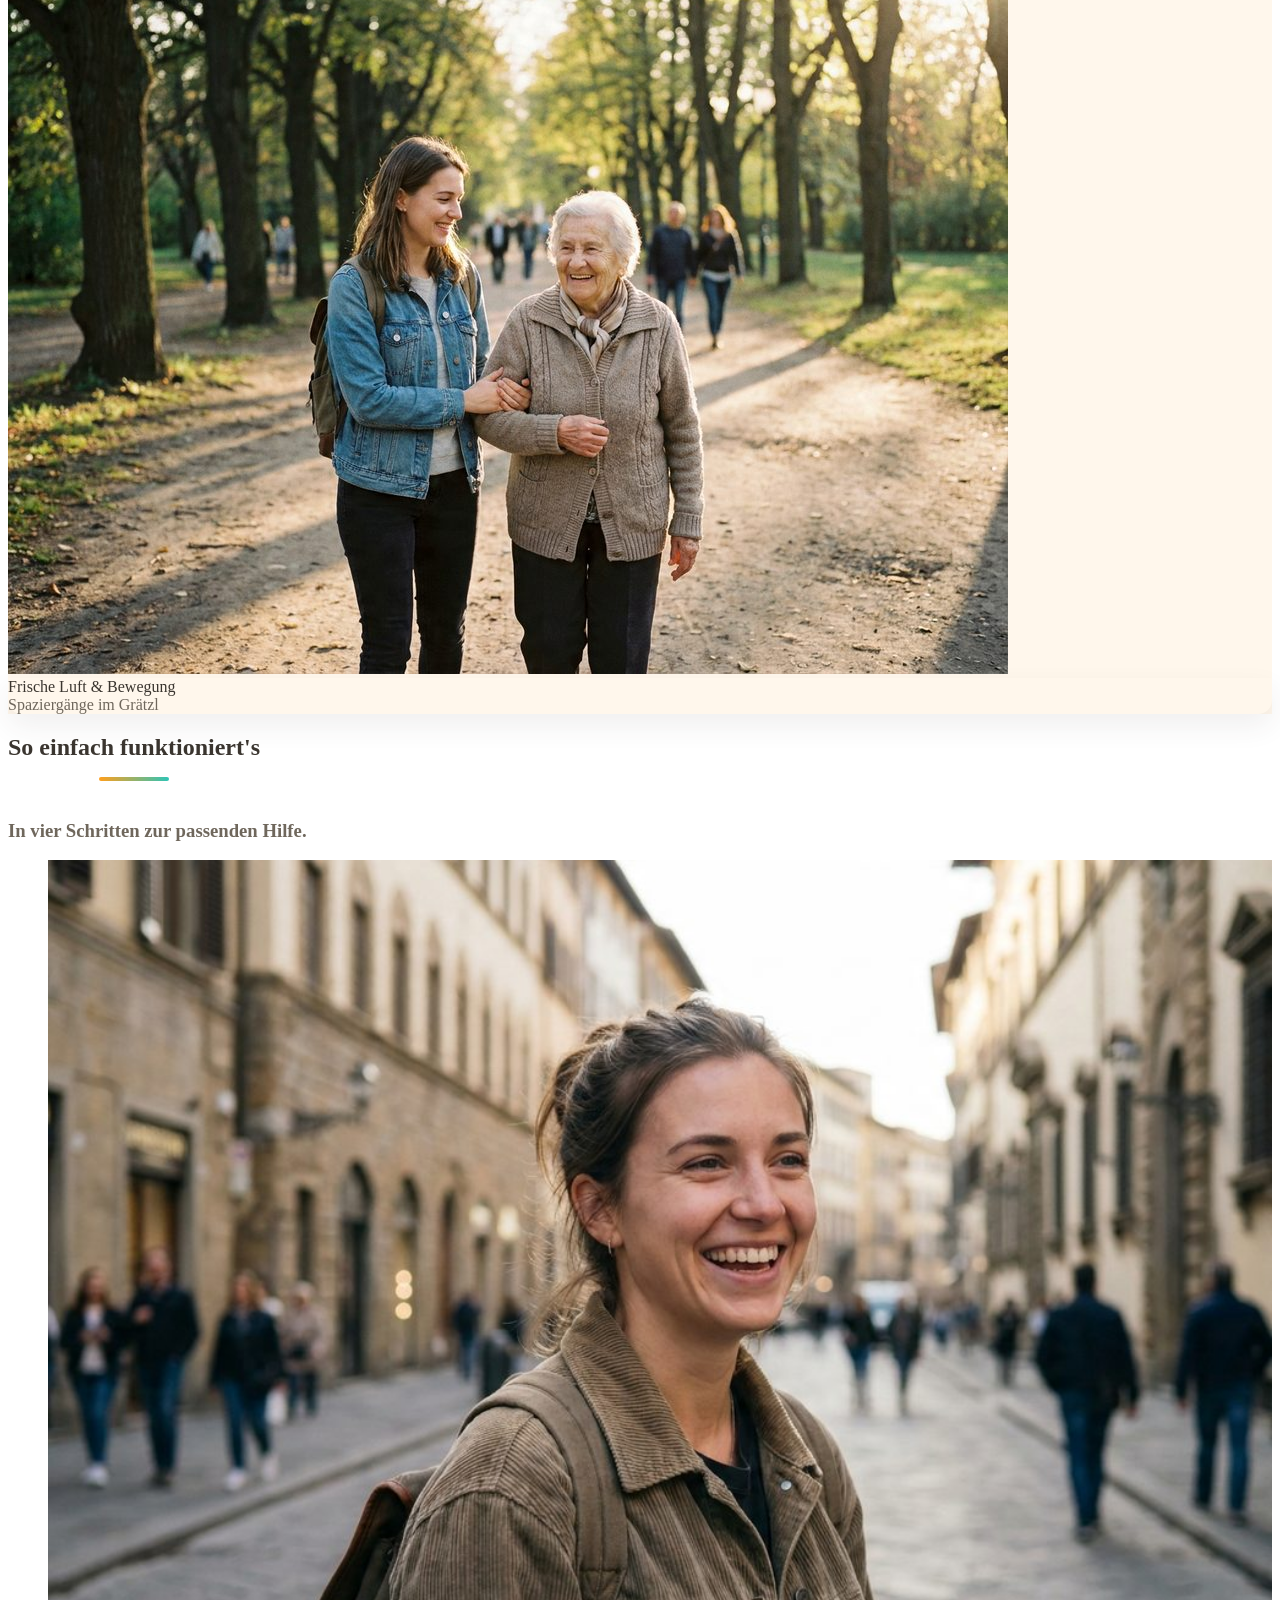
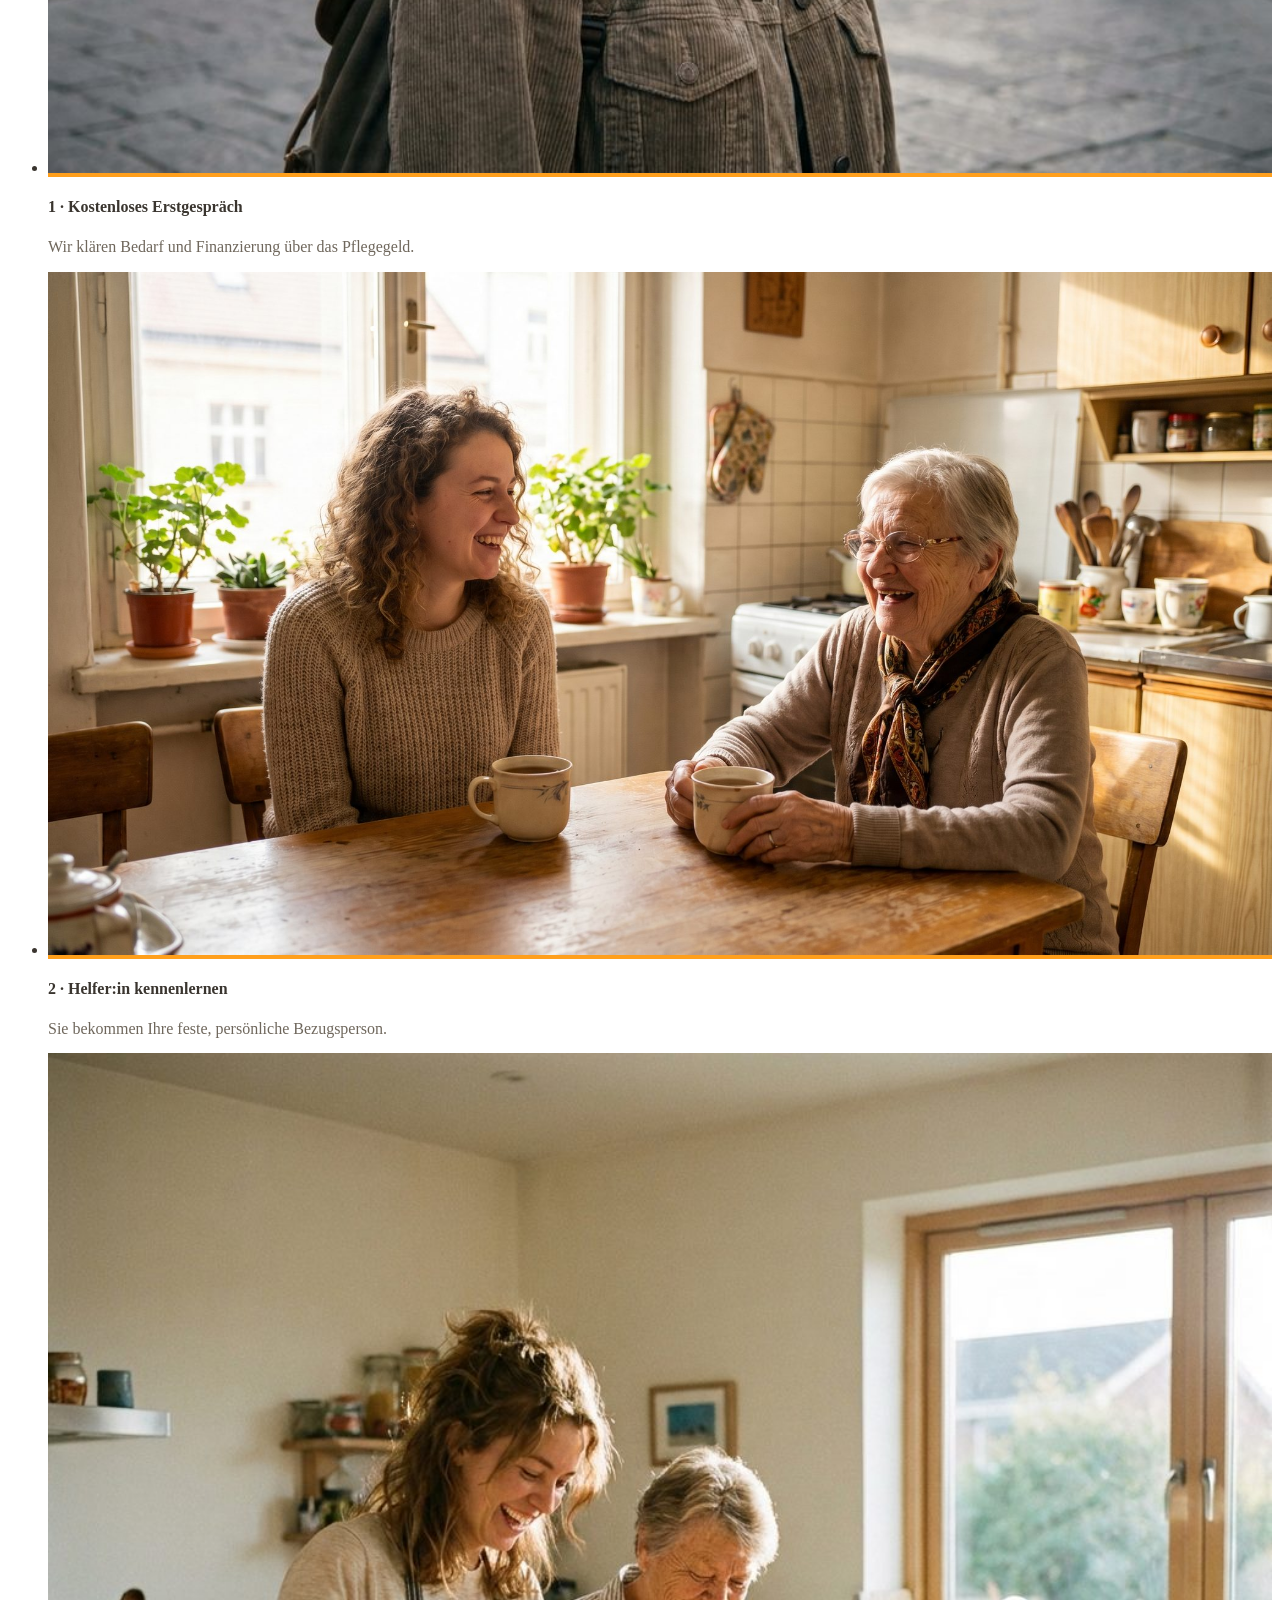
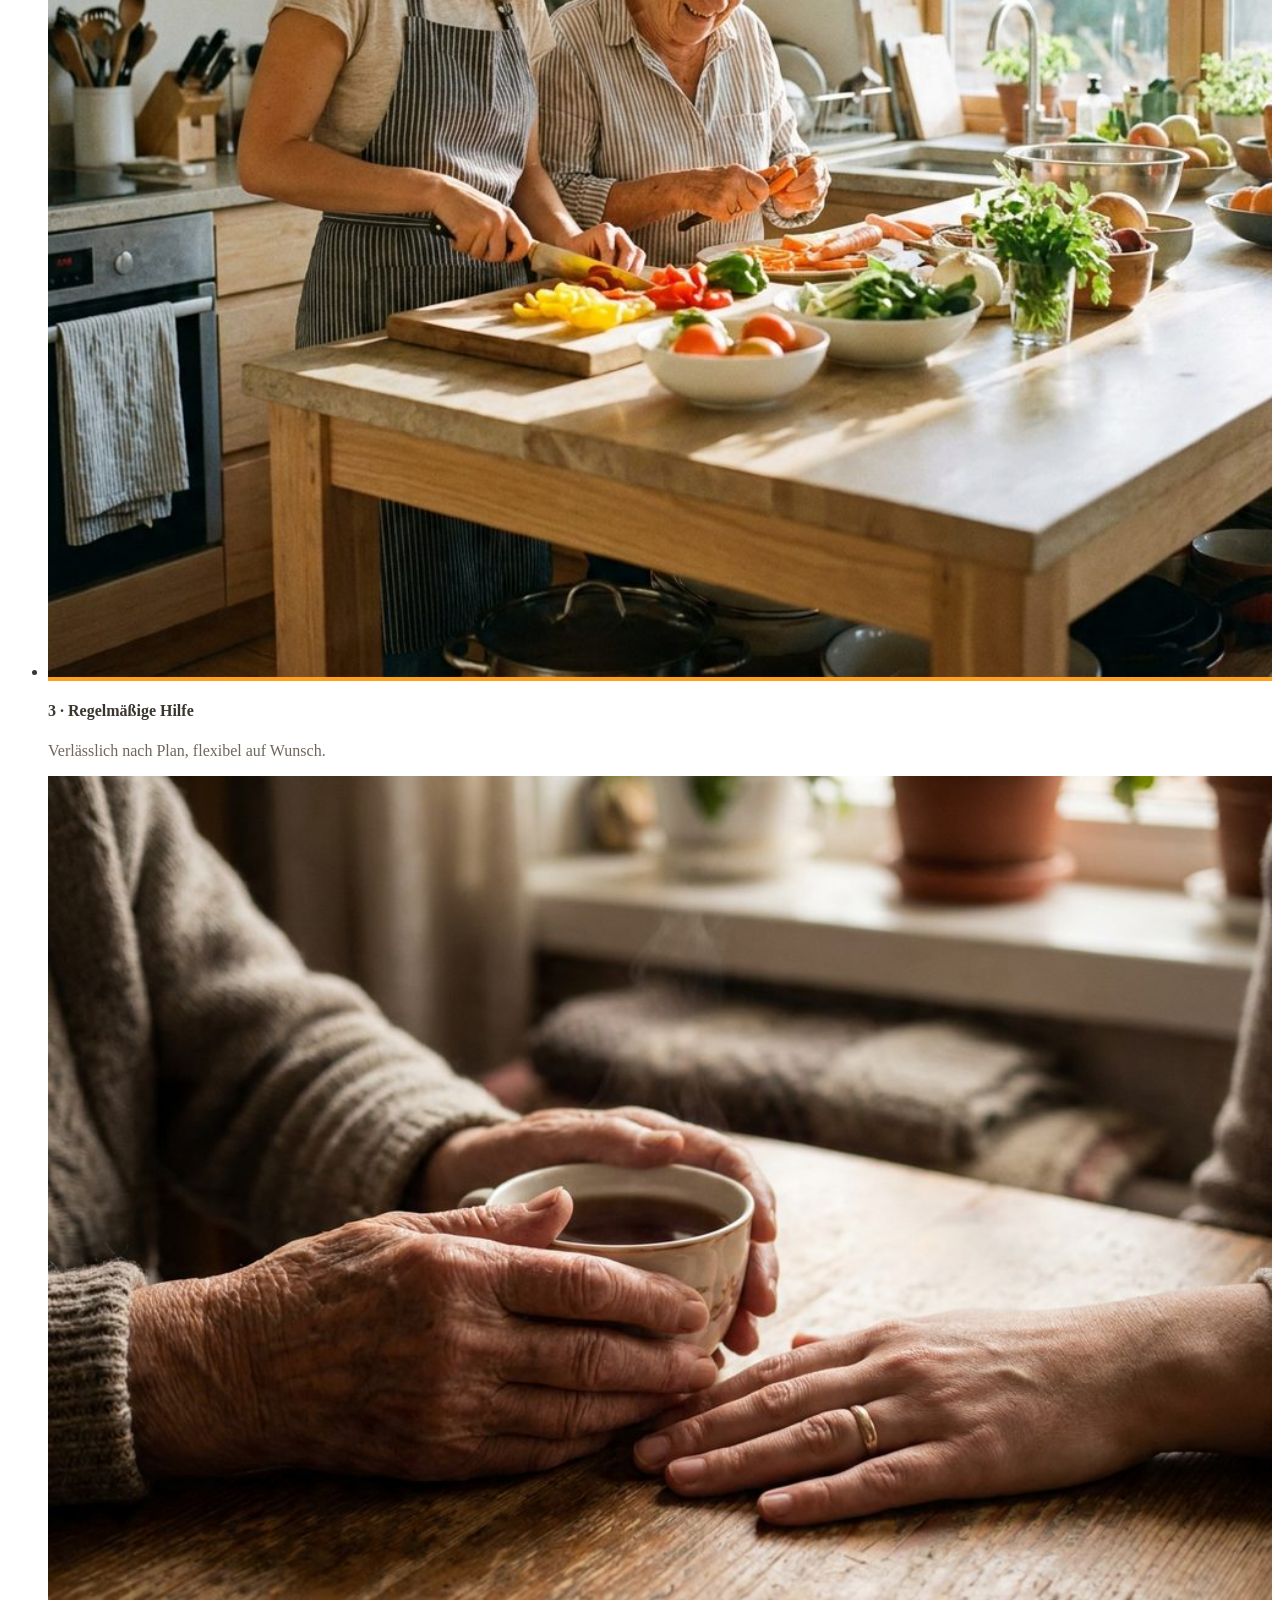
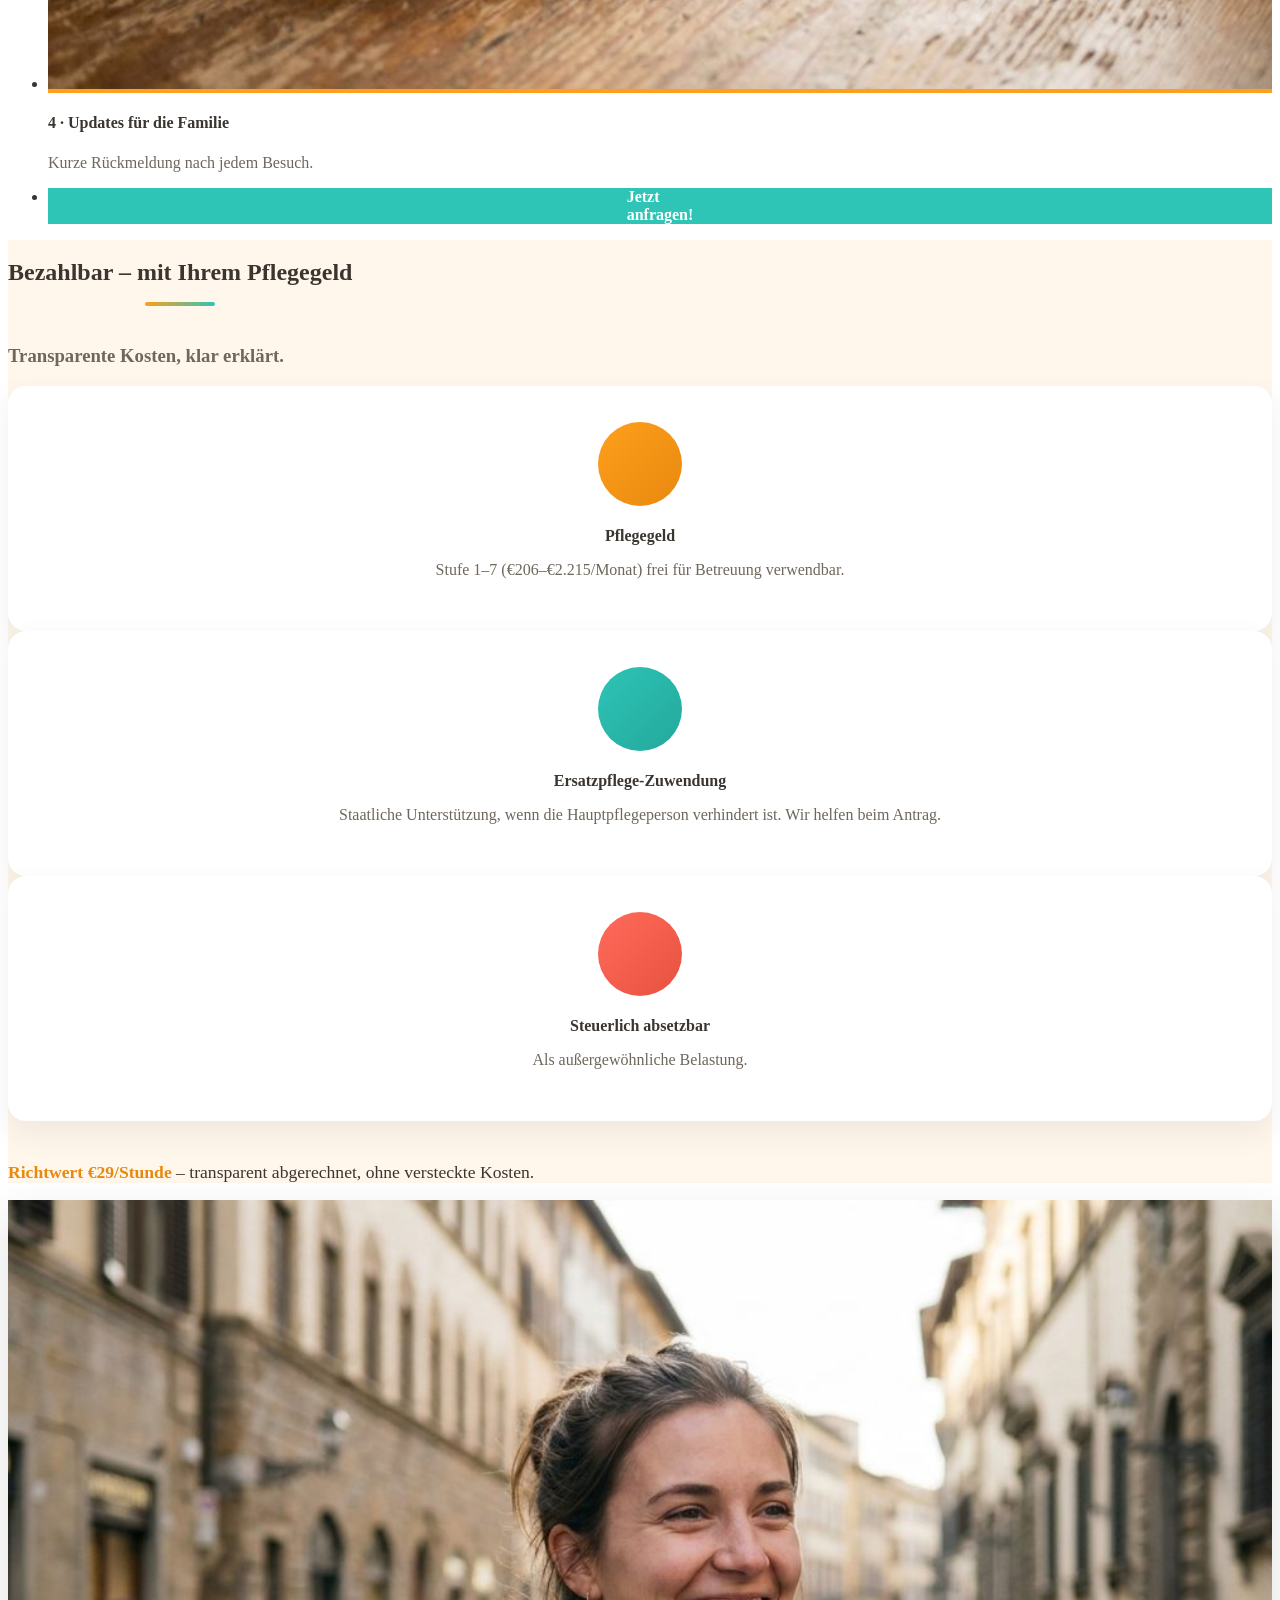
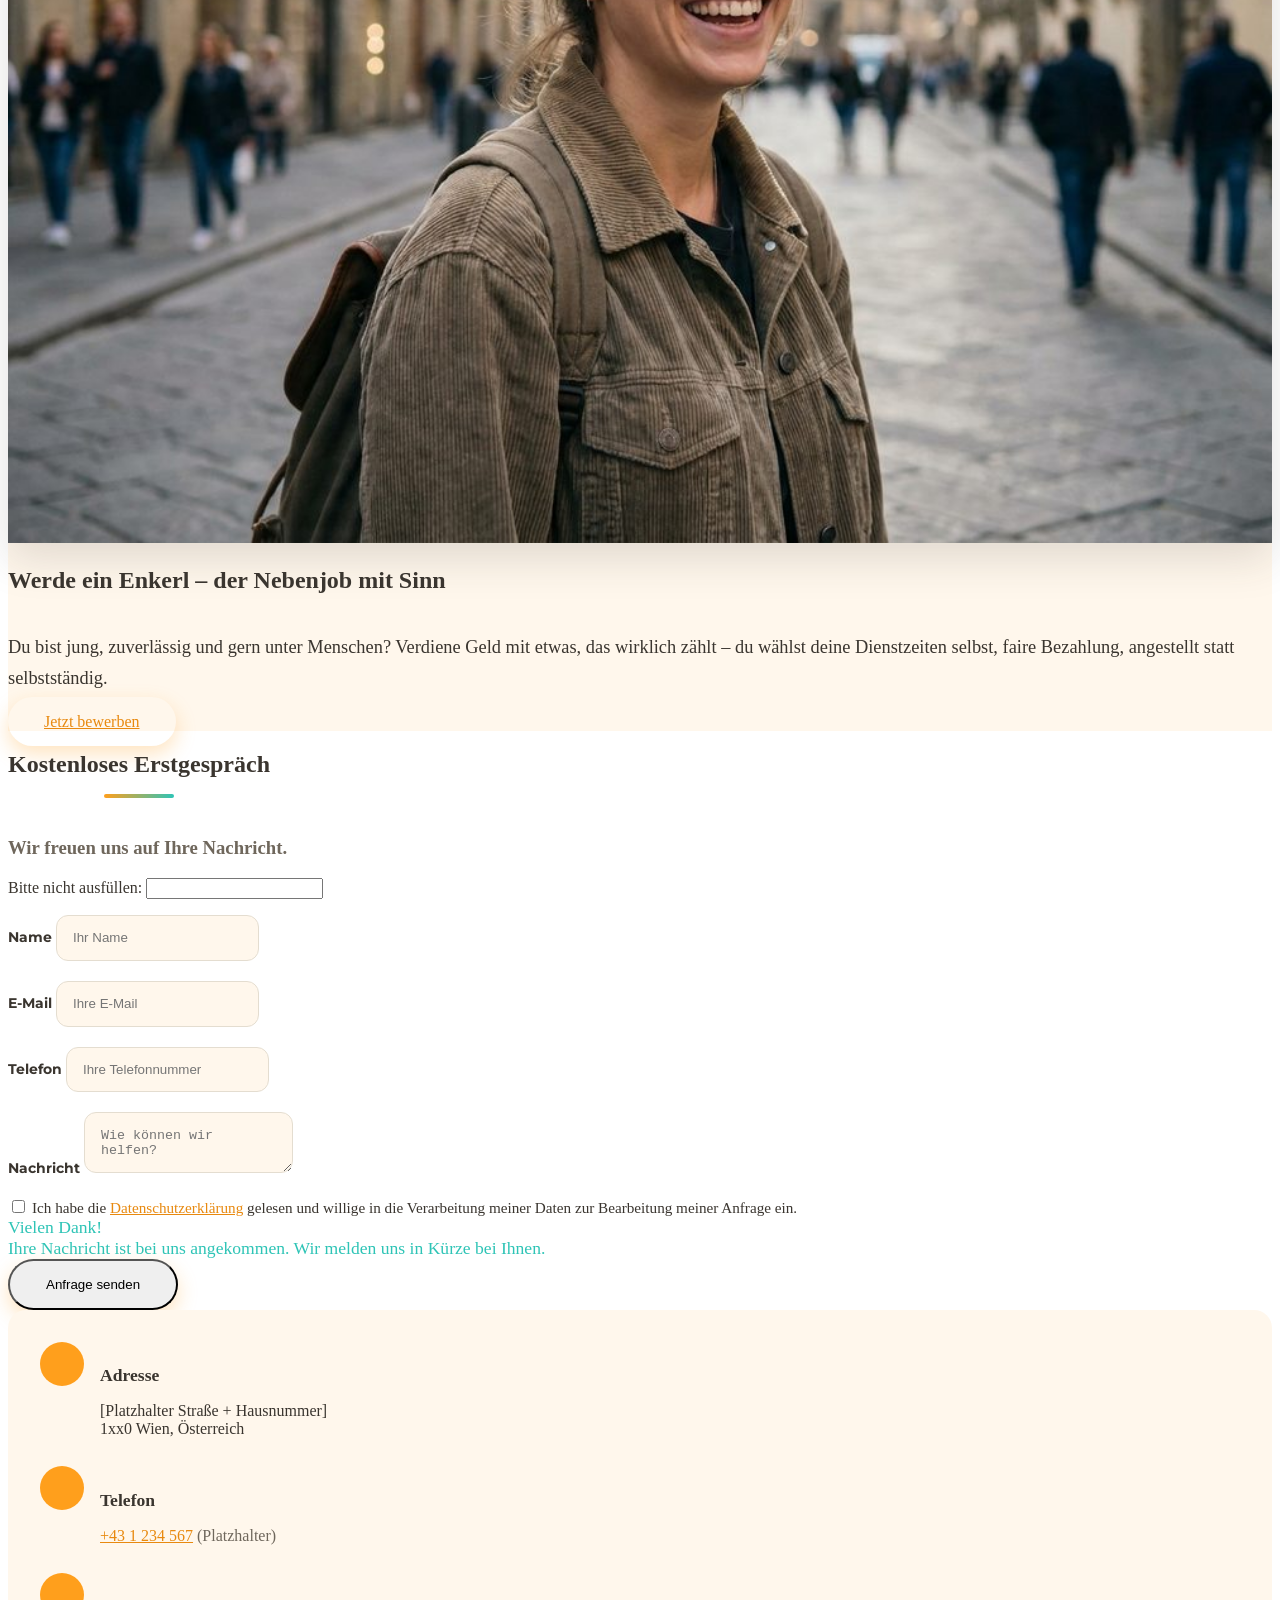
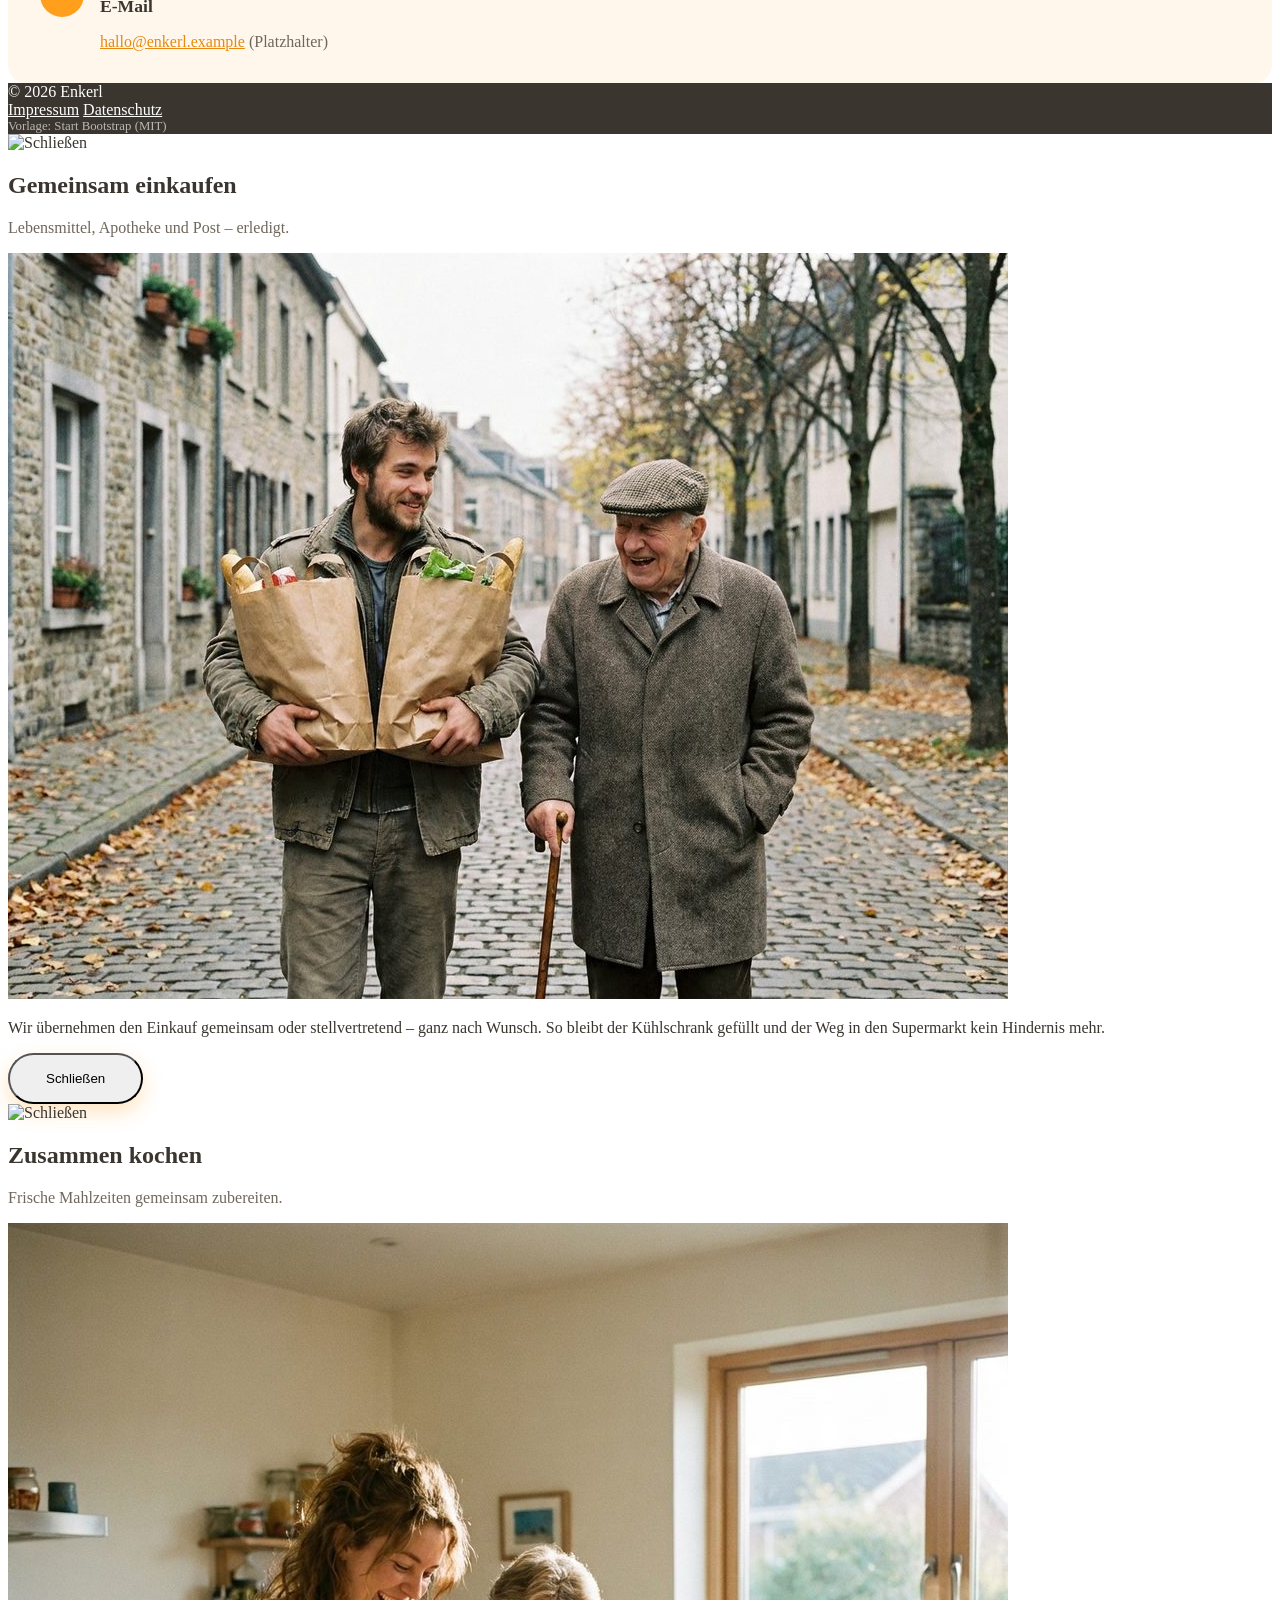
==== commit d70962b8: "Beschäftigungsmodell auf flexible, geringfügige Anstellung umstellen Helfer:innen werden nicht mehr " ====
--- a/index.html
+++ b/index.html
@@ -135,7 +135,7 @@
                     <div class="col-6 col-md-3 reveal">
                         <div class="trust-badge">
                             <i class="fas fa-handshake-angle"></i>
-                            <span>Faire Festanstellung</span>
+                            <span>Faire, flexible Anstellung</span>
                         </div>
                     </div>
                     <div class="col-6 col-md-3 reveal">
@@ -352,7 +352,7 @@
                     </div>
                     <div class="col-lg-6 reveal">
                         <h2 class="section-heading text-start mb-3">Werde ein Enkerl – der Nebenjob mit Sinn</h2>
-                        <p class="lead-text">Du bist jung, zuverlässig und gern unter Menschen? Verdiene Geld mit etwas, das wirklich zählt – flexible Stunden in deiner Nähe, faire Bezahlung, Festanstellung.</p>
+                        <p class="lead-text">Du bist jung, zuverlässig und gern unter Menschen? Verdiene Geld mit etwas, das wirklich zählt – du wählst deine Dienstzeiten selbst, faire Bezahlung, angestellt statt selbstständig.</p>
                         <a class="btn btn-primary btn-xl mt-2" href="#contact">Jetzt bewerben</a>
                     </div>
                 </div>
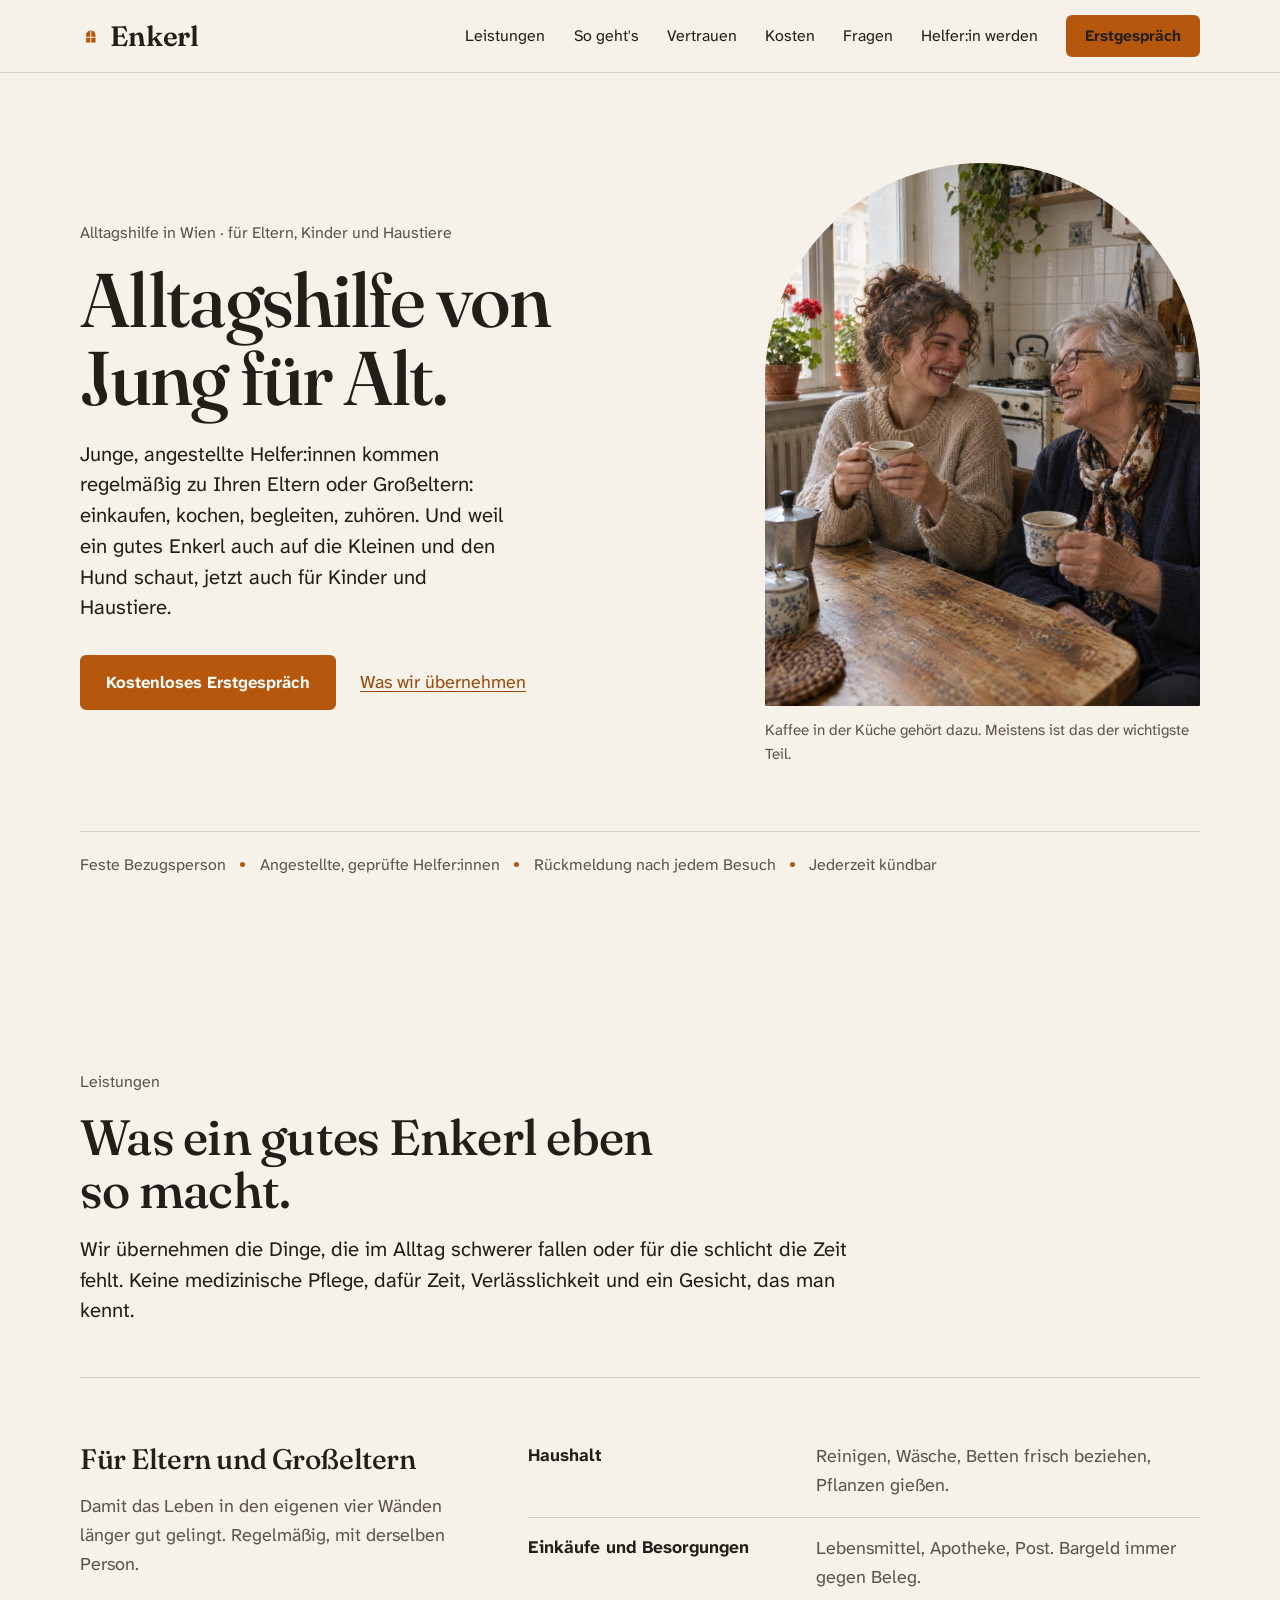
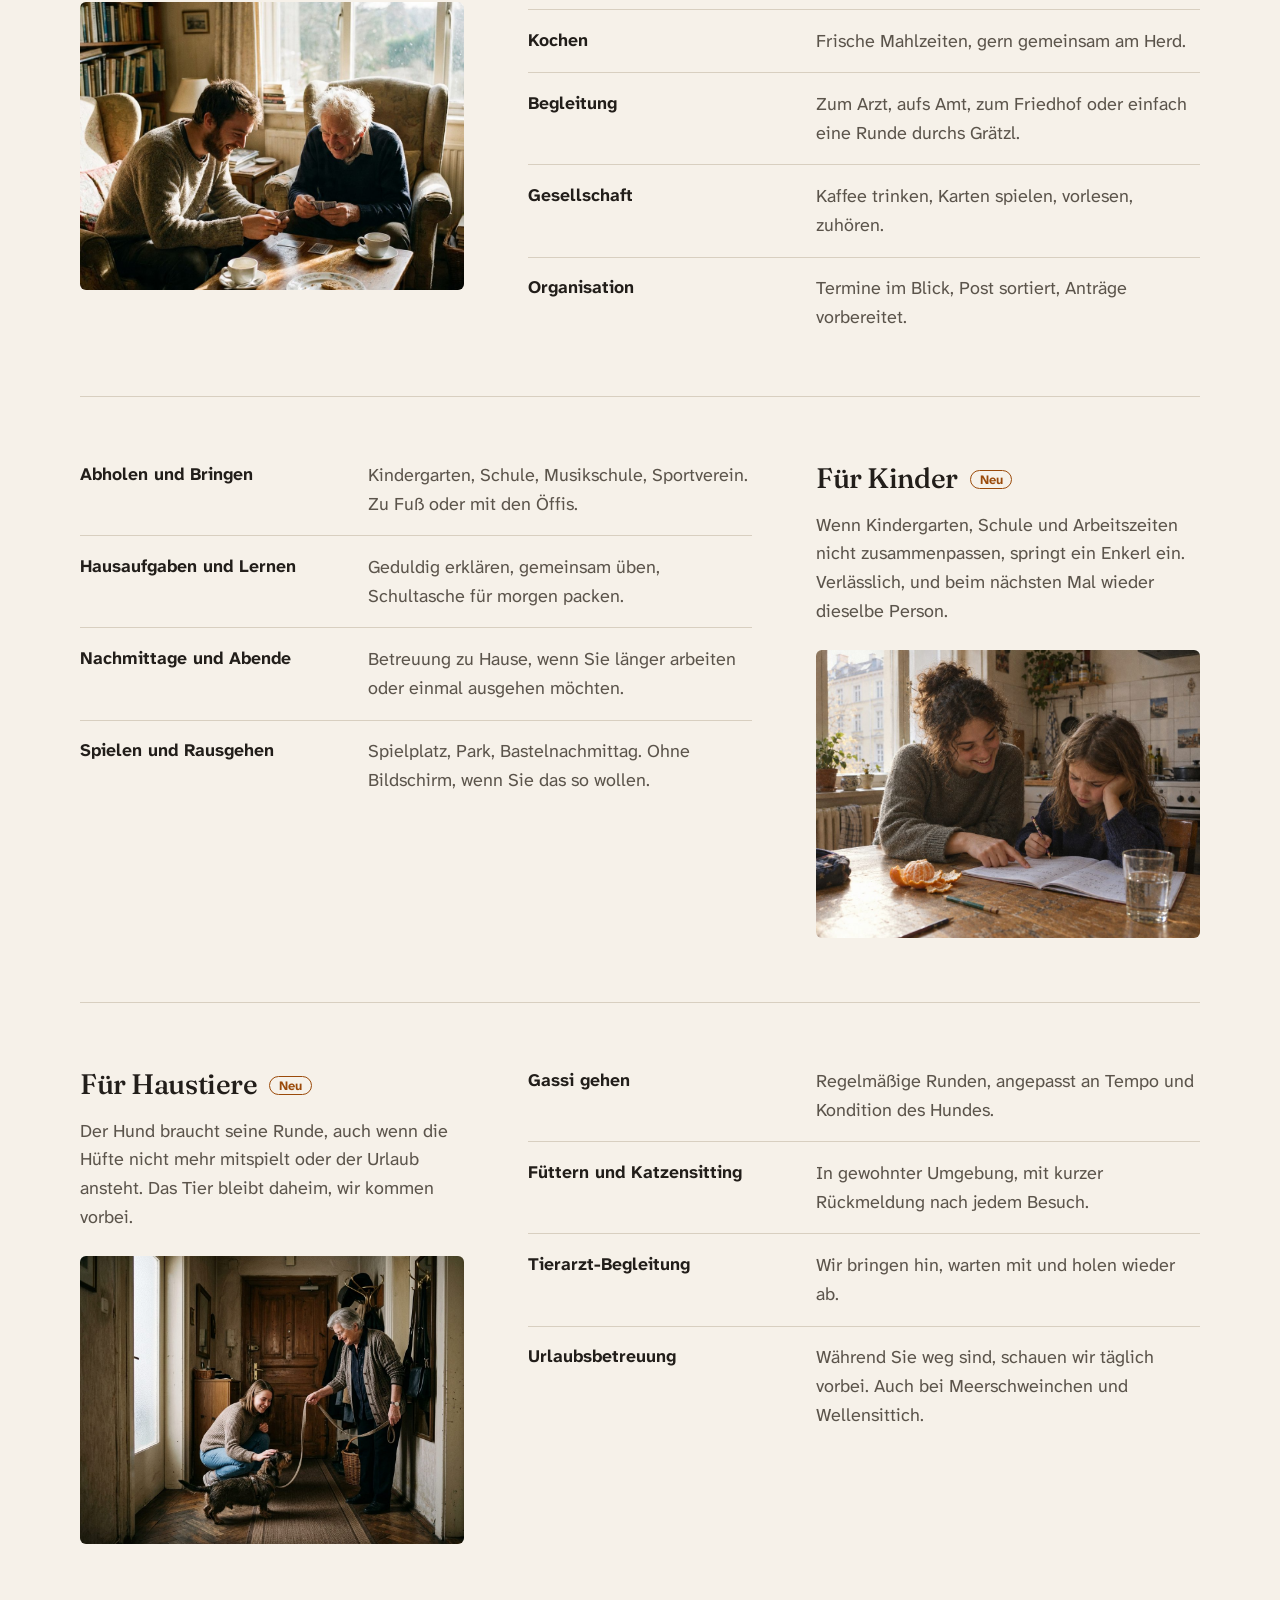
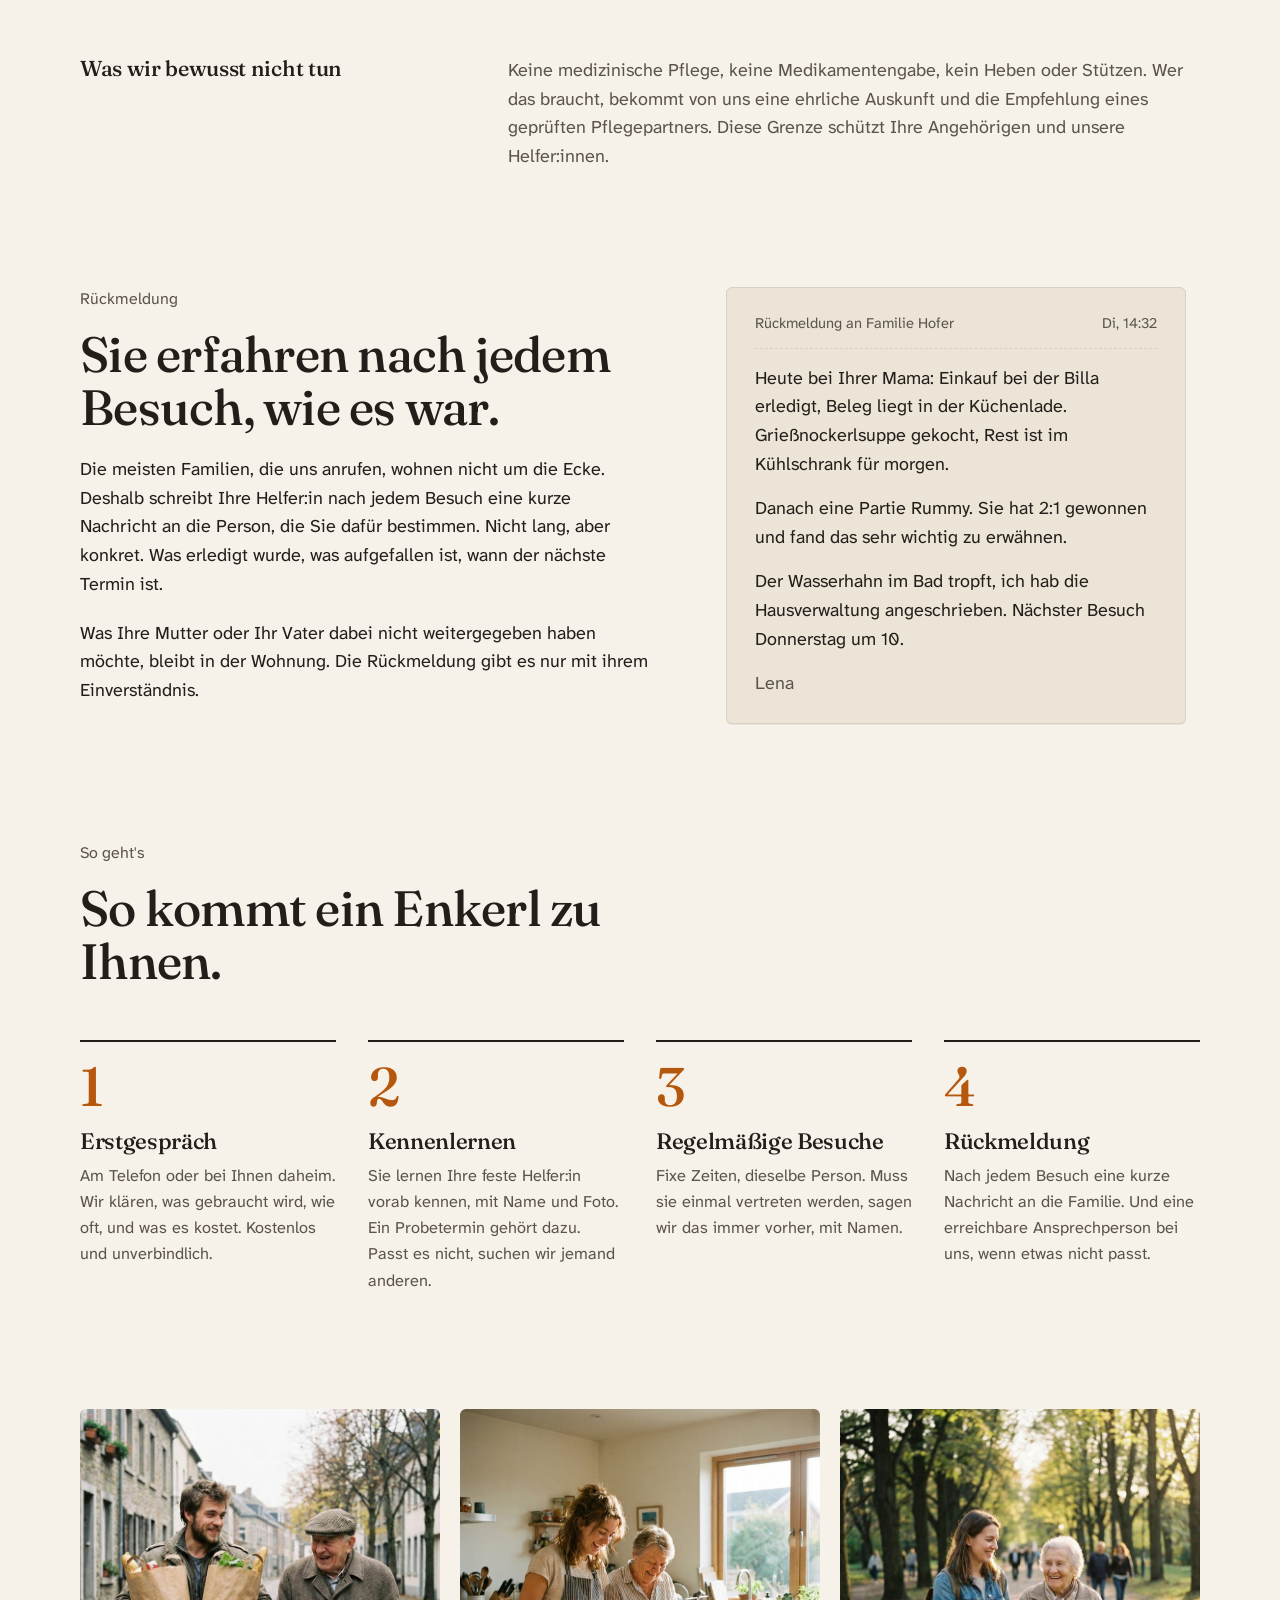
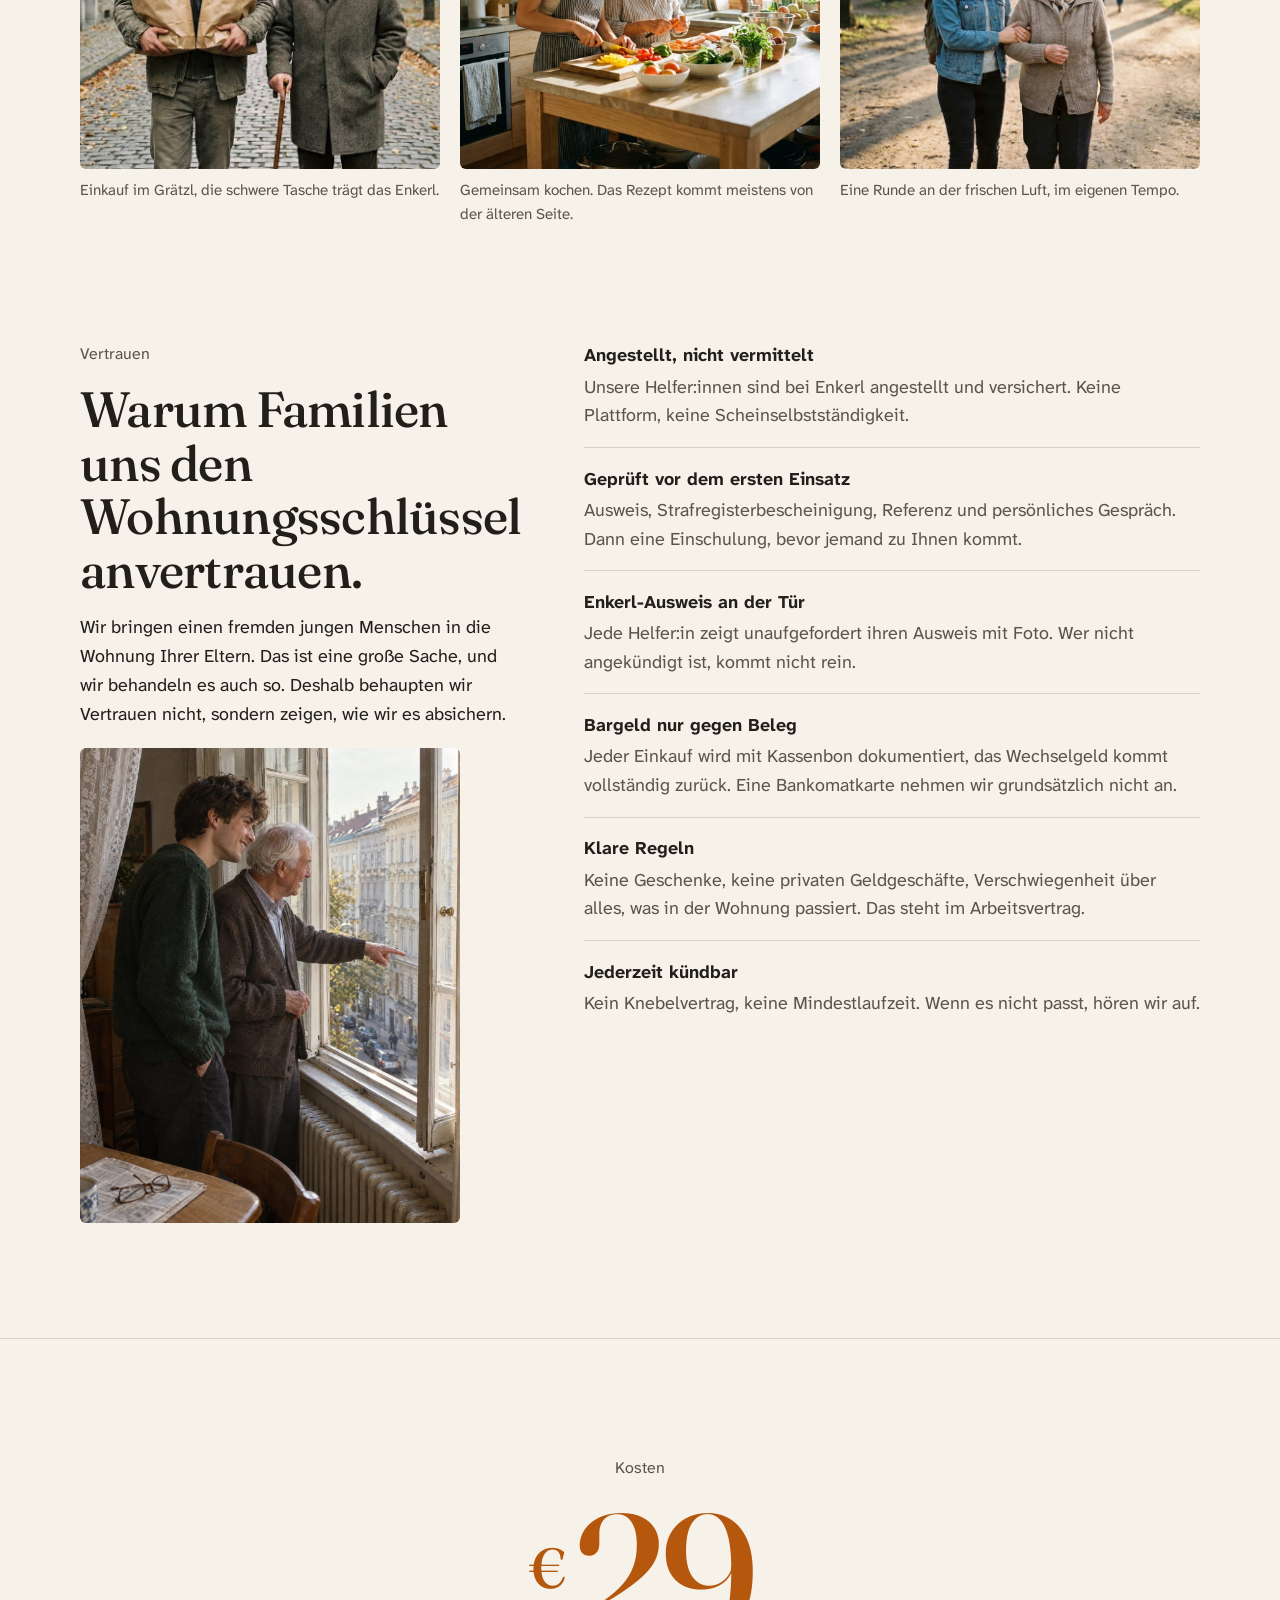
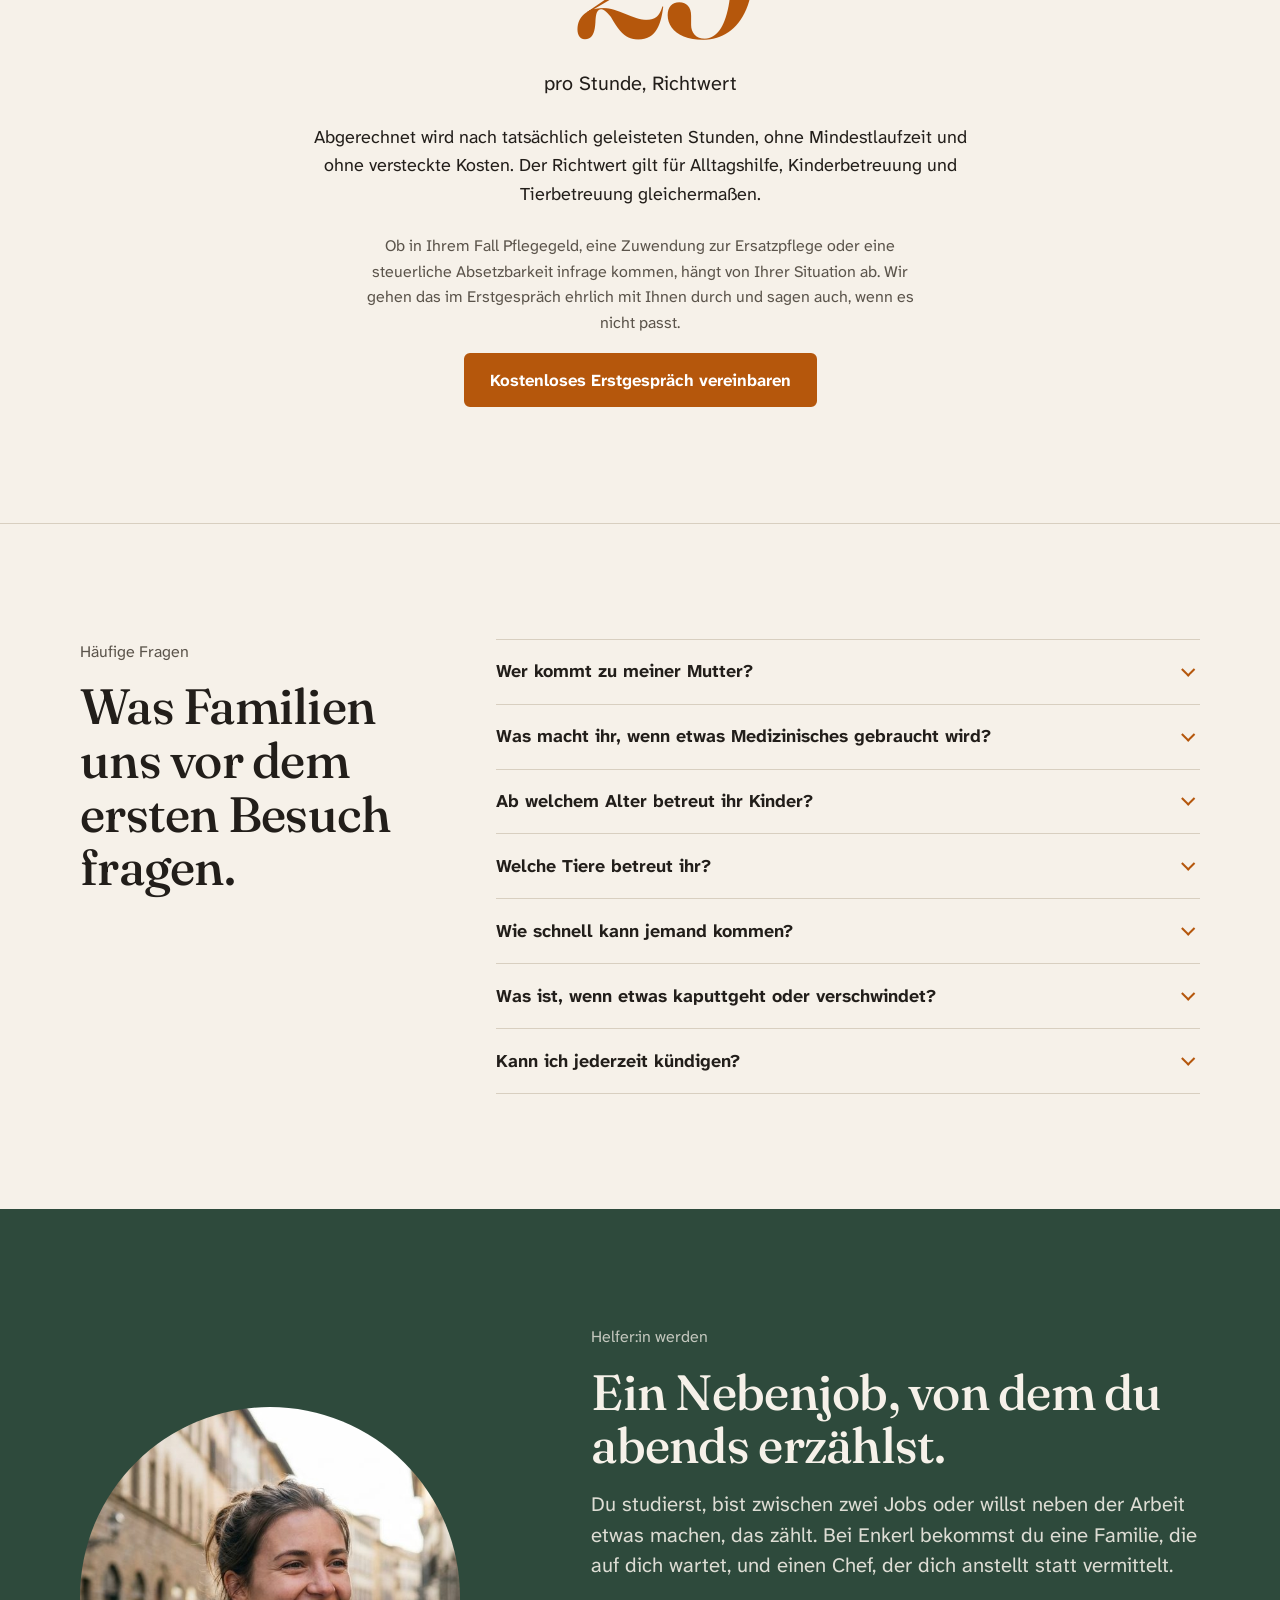
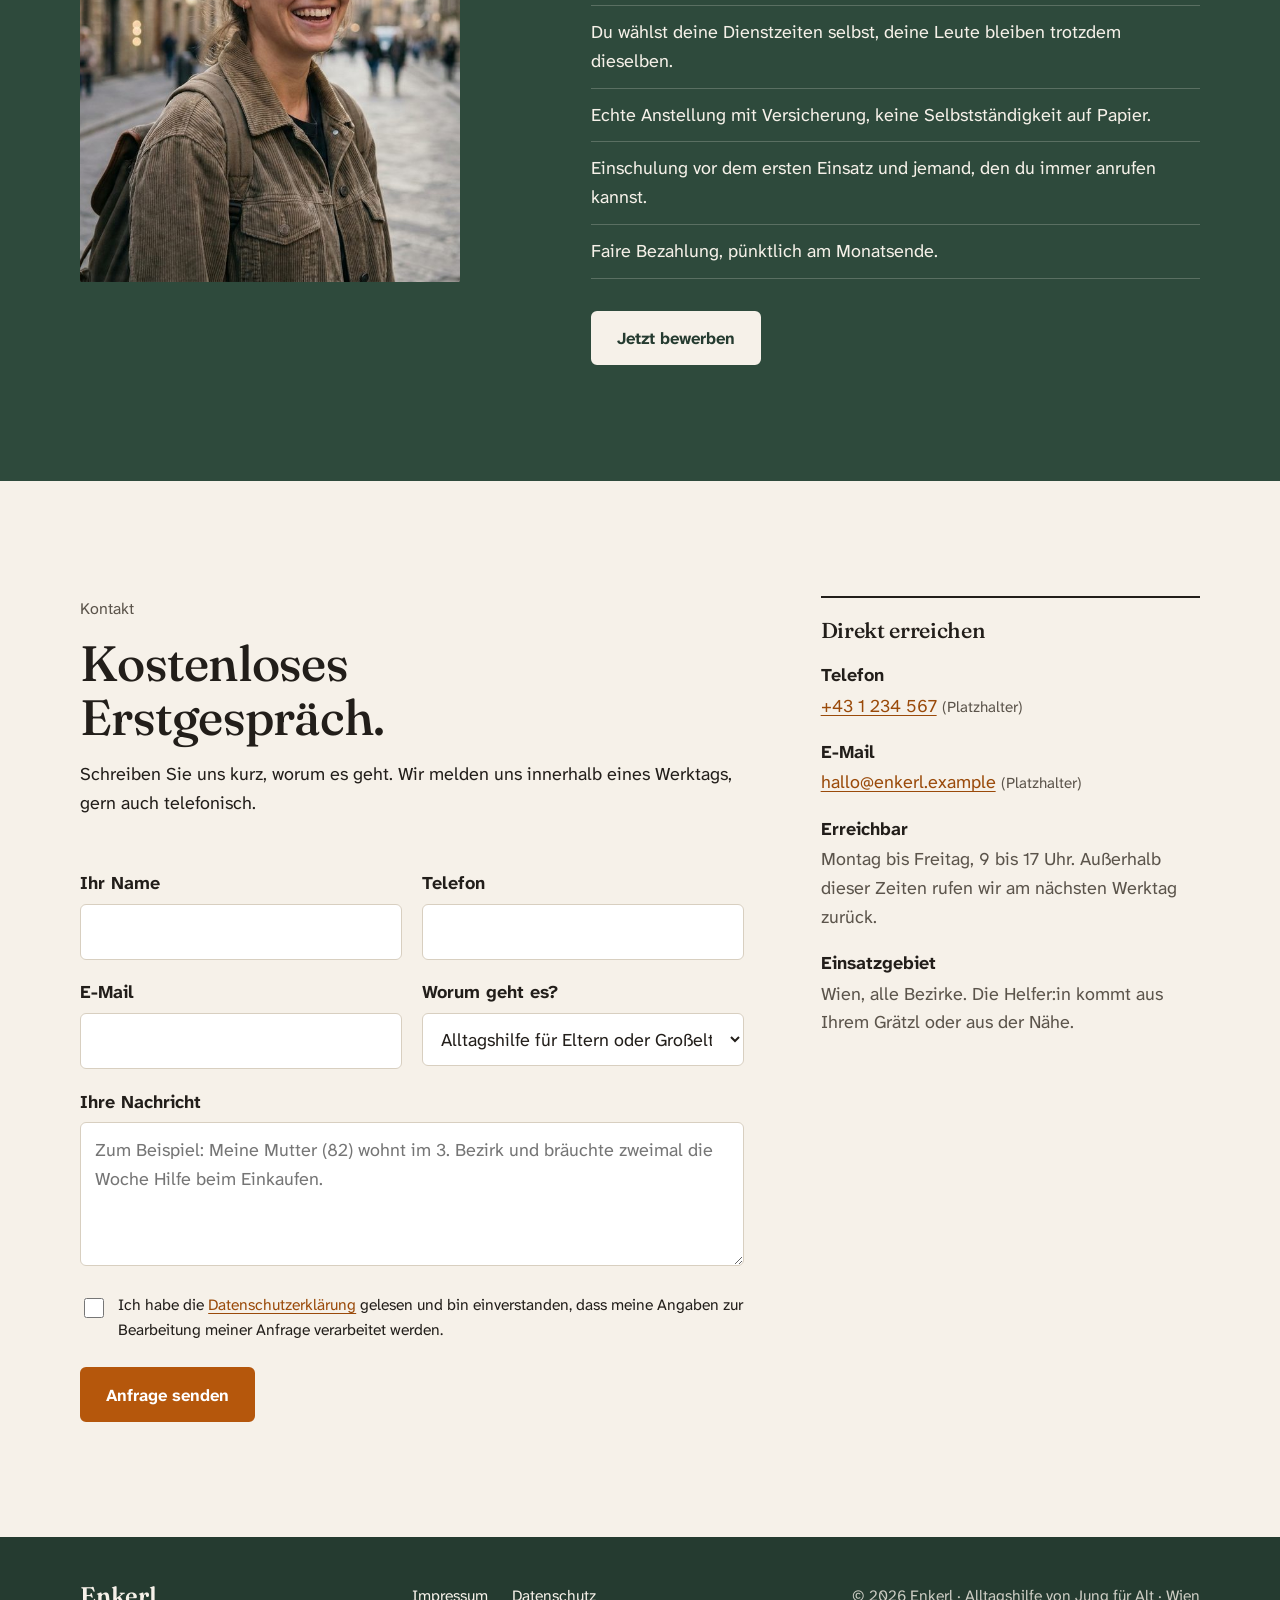
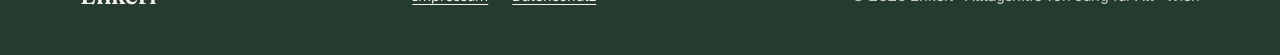
==== commit e90f7c7b: "Website-Auffrischung: eigenes Design, Kinder- und Tierbetreuung als neue Leistungen - Bootstrap/Agen" ====
--- a/index.html
+++ b/index.html
@@ -1,606 +1,379 @@
 <!DOCTYPE html>
-<!--
-* Built on Start Bootstrap - Agency (https://startbootstrap.com/theme/agency) - Licensed under MIT.
-* Structure, grid and CSS base of the Agency template are kept; only content, images and colors were swapped.
--->
 <html lang="de">
-    <head>
-        <meta charset="utf-8" />
-        <meta name="viewport" content="width=device-width, initial-scale=1, shrink-to-fit=no" />
-        <meta name="description" content="Enkerl – junge, herzliche Helfer:innen unterstützen Ihre Eltern oder Großeltern zu Hause in Wien: Haushalt, Einkäufe, Begleitung und Zeit für ein gutes Gespräch. Finanzierbar über das Pflegegeld." />
-        <meta name="author" content="Enkerl" />
-        <title>Enkerl – Alltagshilfe von Jung für Alt | Wien</title>
-        <!-- Favicon-->
-        <link rel="icon" type="image/x-icon" href="assets/favicon.ico" />
-        <!-- Font Awesome icons (free version)-->
-        <script src="https://use.fontawesome.com/releases/v6.3.0/js/all.js" crossorigin="anonymous"></script>
-        <!-- Google fonts-->
-        <link href="https://fonts.googleapis.com/css?family=Montserrat:400,700" rel="stylesheet" type="text/css" />
-        <link href="https://fonts.googleapis.com/css?family=Roboto+Slab:400,100,300,700" rel="stylesheet" type="text/css" />
-        <!-- Core theme CSS (includes Bootstrap)-->
-        <link href="css/styles.css" rel="stylesheet" />
-        <!-- Enkerl theme overrides (must load after styles.css)-->
-        <link href="css/enkerl.css" rel="stylesheet" />
-    </head>
-    <body id="page-top">
-        <!-- Navigation-->
-        <nav class="navbar navbar-expand-lg navbar-dark fixed-top" id="mainNav">
-            <div class="container">
-                <a class="navbar-brand" href="#page-top">Enkerl</a>
-                <button class="navbar-toggler" type="button" data-bs-toggle="collapse" data-bs-target="#navbarResponsive" aria-controls="navbarResponsive" aria-expanded="false" aria-label="Navigation umschalten">
-                    Menü
-                    <i class="fas fa-bars ms-1"></i>
-                </button>
-                <div class="collapse navbar-collapse" id="navbarResponsive">
-                    <ul class="navbar-nav ms-auto py-4 py-lg-0">
-                        <li class="nav-item"><a class="nav-link" href="#services">Leistungen</a></li>
-                        <li class="nav-item"><a class="nav-link" href="#portfolio">Alltag</a></li>
-                        <li class="nav-item"><a class="nav-link" href="#about">So geht's</a></li>
-                        <li class="nav-item"><a class="nav-link" href="#team">Kosten</a></li>
-                        <li class="nav-item"><a class="nav-link" href="#contact">Kontakt</a></li>
-                        <li class="nav-item ms-lg-3"><a class="nav-link nav-cta" href="#contact">Kostenloses Erstgespräch</a></li>
+<head>
+    <meta charset="utf-8" />
+    <meta name="viewport" content="width=device-width, initial-scale=1" />
+    <title>Enkerl – Alltagshilfe von Jung für Alt | Wien</title>
+    <meta name="description" content="Enkerl: junge, angestellte und geprüfte Helfer:innen unterstützen Ihre Eltern oder Großeltern zu Hause in Wien – Einkauf, Haushalt, Kochen, Begleitung, Gesellschaft. Jetzt auch Kinderbetreuung und Tierbetreuung. Feste Bezugsperson, Rückmeldung nach jedem Besuch." />
+    <meta property="og:title" content="Enkerl – Alltagshilfe von Jung für Alt" />
+    <meta property="og:description" content="Junge, angestellte Helfer:innen für Eltern, Kinder und Haustiere in Wien. Feste Bezugsperson, Rückmeldung nach jedem Besuch." />
+    <meta property="og:image" content="assets/img/enkerl/hero.jpg" />
+    <meta property="og:type" content="website" />
+    <meta property="og:locale" content="de_AT" />
+    <link rel="icon" href="assets/favicon.svg" type="image/svg+xml" />
+    <link rel="icon" href="assets/favicon.ico" sizes="any" />
+    <link rel="preload" href="assets/fonts/fraunces-400-600-latin.woff2" as="font" type="font/woff2" crossorigin />
+    <link rel="preload" href="assets/fonts/atkinson-hyperlegible-next-400-700-latin.woff2" as="font" type="font/woff2" crossorigin />
+    <link href="css/fonts.css" rel="stylesheet" />
+    <link href="css/enkerl.css" rel="stylesheet" />
+</head>
+<body>
+
+    <header class="site-header">
+        <div class="wrap">
+            <a class="brand" href="#top" aria-label="Enkerl – zur Startseite">
+                <svg viewBox="0 0 64 64" aria-hidden="true"><path d="M18 52V30a14 14 0 0 1 28 0v22z" fill="#B5570C"/><path d="M32 18v34M18 36h28" stroke="#F6F1E9" stroke-width="3"/></svg>
+                Enkerl
+            </a>
+            <button class="nav-toggle" type="button" aria-expanded="false" aria-controls="nav">Menü</button>
+            <nav class="nav" id="nav" aria-label="Hauptnavigation">
+                <ul>
+                    <li><a href="#leistungen">Leistungen</a></li>
+                    <li><a href="#ablauf">So geht's</a></li>
+                    <li><a href="#vertrauen">Vertrauen</a></li>
+                    <li><a href="#kosten">Kosten</a></li>
+                    <li><a href="#fragen">Fragen</a></li>
+                    <li><a href="#helfer">Helfer:in werden</a></li>
+                    <li><a class="btn" href="#kontakt">Erstgespräch</a></li>
+                </ul>
+            </nav>
+        </div>
+    </header>
+
+    <main id="top">
+
+        <!-- Hero -->
+        <section class="hero">
+            <div class="wrap hero-grid">
+                <div class="hero-copy">
+                    <span class="kicker">Alltagshilfe in Wien · für Eltern, Kinder und Haustiere</span>
+                    <h1>Alltagshilfe von Jung für Alt.</h1>
+                    <p class="lead">Junge, angestellte Helfer:innen kommen regelmäßig zu Ihren Eltern oder Großeltern: einkaufen, kochen, begleiten, zuhören. Und weil ein gutes Enkerl auch auf die Kleinen und den Hund schaut, jetzt auch für Kinder und Haustiere.</p>
+                    <div class="hero-actions">
+                        <a class="btn" href="#kontakt">Kostenloses Erstgespräch</a>
+                        <a href="#leistungen">Was wir übernehmen</a>
+                    </div>
+                </div>
+                <figure class="hero-figure">
+                    <img class="arch" src="assets/img/enkerl/hero-portrait.jpg" alt="Eine junge Helferin und eine ältere Frau lachen gemeinsam am Küchentisch bei einer Tasse Kaffee" width="1200" height="1500" fetchpriority="high" />
+                    <figcaption>Kaffee in der Küche gehört dazu. Meistens ist das der wichtigste Teil.</figcaption>
+                </figure>
+            </div>
+            <div class="wrap">
+                <ul class="hero-facts">
+                    <li>Feste Bezugsperson</li>
+                    <li>Angestellte, geprüfte Helfer:innen</li>
+                    <li>Rückmeldung nach jedem Besuch</li>
+                    <li>Jederzeit kündbar</li>
+                </ul>
+            </div>
+        </section>
+
+        <!-- Leistungen -->
+        <section class="section" id="leistungen">
+            <div class="wrap">
+                <div class="section-head">
+                    <span class="kicker">Leistungen</span>
+                    <h2>Was ein gutes Enkerl eben so macht.</h2>
+                    <p class="lead">Wir übernehmen die Dinge, die im Alltag schwerer fallen oder für die schlicht die Zeit fehlt. Keine medizinische Pflege, dafür Zeit, Verlässlichkeit und ein Gesicht, das man kennt.</p>
+                </div>
+
+                <div class="group">
+                    <div class="group-aside">
+                        <h3>Für Eltern und Großeltern</h3>
+                        <p class="muted">Damit das Leben in den eigenen vier Wänden länger gut gelingt. Regelmäßig, mit derselben Person.</p>
+                        <img class="photo" src="assets/img/enkerl/gesellschaft.jpg" alt="Ein junger Helfer und ein älterer Herr spielen Karten am Wohnzimmertisch" loading="lazy" width="1000" height="750" />
+                    </div>
+                    <ul class="menu">
+                        <li><strong>Haushalt</strong><span>Reinigen, Wäsche, Betten frisch beziehen, Pflanzen gießen.</span></li>
+                        <li><strong>Einkäufe und Besorgungen</strong><span>Lebensmittel, Apotheke, Post. Bargeld immer gegen Beleg.</span></li>
+                        <li><strong>Kochen</strong><span>Frische Mahlzeiten, gern gemeinsam am Herd.</span></li>
+                        <li><strong>Begleitung</strong><span>Zum Arzt, aufs Amt, zum Friedhof oder einfach eine Runde durchs Grätzl.</span></li>
+                        <li><strong>Gesellschaft</strong><span>Kaffee trinken, Karten spielen, vorlesen, zuhören.</span></li>
+                        <li><strong>Organisation</strong><span>Termine im Blick, Post sortiert, Anträge vorbereitet.</span></li>
                     </ul>
                 </div>
-            </div>
-        </nav>
-        <!-- Masthead-->
-        <header class="masthead">
-            <div class="container">
-                <div class="masthead-subheading">Für Ihre Eltern &amp; Großeltern</div>
-                <div class="masthead-heading">Alltagshilfe von Jung für Alt.</div>
-                <p class="masthead-text">Junge, herzliche Helfer:innen unterstützen daheim – beim Einkaufen, im Haushalt und mit Zeit für ein gutes Gespräch. Damit das Leben in den eigenen vier Wänden länger gelingt.</p>
-                <a class="btn btn-primary btn-xl" href="#contact">Kostenloses Erstgespräch</a>
-            </div>
-        </header>
-        <!-- Services-->
-        <section class="page-section" id="services">
-            <div class="container">
-                <div class="text-center">
-                    <h2 class="section-heading">Womit wir im Alltag helfen</h2>
-                    <h3 class="section-subheading text-muted">Verlässliche Unterstützung, herzlich und auf Augenhöhe.</h3>
-                </div>
-                <div class="row text-center gy-4">
-                    <div class="col-md-6 col-lg-4 reveal">
-                        <span class="fa-stack fa-4x">
-                            <i class="fas fa-circle fa-stack-2x text-primary"></i>
-                            <i class="fas fa-broom fa-stack-1x fa-inverse"></i>
-                        </span>
-                        <h4 class="my-3">Haushalt</h4>
-                        <p class="text-muted">Reinigen, Wäsche, Ordnung halten.</p>
-                    </div>
-                    <div class="col-md-6 col-lg-4 reveal">
-                        <span class="fa-stack fa-4x">
-                            <i class="fas fa-circle fa-stack-2x text-primary"></i>
-                            <i class="fas fa-basket-shopping fa-stack-1x fa-inverse"></i>
-                        </span>
-                        <h4 class="my-3">Einkäufe &amp; Besorgungen</h4>
-                        <p class="text-muted">Lebensmittel, Apotheke, Post.</p>
-                    </div>
-                    <div class="col-md-6 col-lg-4 reveal">
-                        <span class="fa-stack fa-4x">
-                            <i class="fas fa-circle fa-stack-2x text-primary"></i>
-                            <i class="fas fa-utensils fa-stack-1x fa-inverse"></i>
-                        </span>
-                        <h4 class="my-3">Kochen</h4>
-                        <p class="text-muted">Frische Mahlzeiten gemeinsam zubereiten.</p>
-                    </div>
-                    <div class="col-md-6 col-lg-4 reveal">
-                        <span class="fa-stack fa-4x">
-                            <i class="fas fa-circle fa-stack-2x text-primary"></i>
-                            <i class="fas fa-person-walking fa-stack-1x fa-inverse"></i>
-                        </span>
-                        <h4 class="my-3">Begleitung</h4>
-                        <p class="text-muted">Zu Arzt, Amt oder beim Spaziergang.</p>
-                    </div>
-                    <div class="col-md-6 col-lg-4 reveal">
-                        <span class="fa-stack fa-4x">
-                            <i class="fas fa-circle fa-stack-2x text-primary"></i>
-                            <i class="fas fa-mug-hot fa-stack-1x fa-inverse"></i>
-                        </span>
-                        <h4 class="my-3">Gesellschaft</h4>
-                        <p class="text-muted">Zeit für Gespräche, Spiele, Vorlesen.</p>
-                    </div>
-                    <div class="col-md-6 col-lg-4 reveal">
-                        <span class="fa-stack fa-4x">
-                            <i class="fas fa-circle fa-stack-2x text-primary"></i>
-                            <i class="fas fa-calendar-check fa-stack-1x fa-inverse"></i>
-                        </span>
-                        <h4 class="my-3">Organisation</h4>
-                        <p class="text-muted">Termine, Post und kleine Alltagshilfen.</p>
-                    </div>
-                </div>
-                <div class="row">
-                    <div class="col-lg-9 mx-auto text-center reveal">
-                        <p class="services-note"><i class="fas fa-circle-info me-2"></i>Wir leisten bewusst keine medizinische Pflege – dafür empfehlen wir Ihnen geprüfte Partner.</p>
-                    </div>
-                </div>
-            </div>
-        </section>
-        <!-- Trust badges-->
-        <div class="py-5 bg-cream" id="trust">
-            <div class="container">
-                <div class="row align-items-stretch text-center justify-content-center gy-4">
-                    <div class="col-6 col-md-3 reveal">
-                        <div class="trust-badge">
-                            <i class="fas fa-user-check"></i>
-                            <span>Feste Bezugsperson</span>
-                        </div>
-                    </div>
-                    <div class="col-6 col-md-3 reveal">
-                        <div class="trust-badge">
-                            <i class="fas fa-shield-heart"></i>
-                            <span>Geprüfte Helfer:innen</span>
-                        </div>
-                    </div>
-                    <div class="col-6 col-md-3 reveal">
-                        <div class="trust-badge">
-                            <i class="fas fa-handshake-angle"></i>
-                            <span>Faire, flexible Anstellung</span>
-                        </div>
-                    </div>
-                    <div class="col-6 col-md-3 reveal">
-                        <div class="trust-badge">
-                            <i class="fas fa-comment-dots"></i>
-                            <span>Update nach jedem Besuch</span>
-                        </div>
-                    </div>
-                </div>
-            </div>
-        </div>
-        <!-- Portfolio Grid-->
-        <section class="page-section bg-light" id="portfolio">
-            <div class="container">
-                <div class="text-center">
-                    <h2 class="section-heading">So sieht der Enkerl-Alltag aus</h2>
-                    <h3 class="section-subheading text-muted">Momente aus der täglichen Begleitung.</h3>
-                </div>
-                <div class="row">
-                    <div class="col-lg-4 col-sm-6 mb-4 reveal">
-                        <!-- Portfolio item 1-->
-                        <div class="portfolio-item">
-                            <a class="portfolio-link" data-bs-toggle="modal" href="#portfolioModal1">
-                                <div class="portfolio-hover">
-                                    <div class="portfolio-hover-content"><i class="fas fa-plus fa-3x"></i></div>
-                                </div>
-                                <img class="img-fluid" src="assets/img/enkerl/einkauf.jpg" alt="Gemeinsam einkaufen" />
-                            </a>
-                            <div class="portfolio-caption">
-                                <div class="portfolio-caption-heading">Gemeinsam einkaufen</div>
-                                <div class="portfolio-caption-subheading text-muted">Lebensmittel &amp; Besorgungen</div>
+
+                <div class="group is-flipped">
+                    <div class="group-aside">
+                        <h3>Für Kinder <span class="tag">Neu</span></h3>
+                        <p class="muted">Wenn Kindergarten, Schule und Arbeitszeiten nicht zusammenpassen, springt ein Enkerl ein. Verlässlich, und beim nächsten Mal wieder dieselbe Person.</p>
+                        <img class="photo" src="assets/img/enkerl/kinder.jpg" alt="Eine junge Helferin hilft einem Mädchen am Küchentisch bei den Hausaufgaben" loading="lazy" width="1168" height="880" />
+                    </div>
+                    <ul class="menu">
+                        <li><strong>Abholen und Bringen</strong><span>Kindergarten, Schule, Musikschule, Sportverein. Zu Fuß oder mit den Öffis.</span></li>
+                        <li><strong>Hausaufgaben und Lernen</strong><span>Geduldig erklären, gemeinsam üben, Schultasche für morgen packen.</span></li>
+                        <li><strong>Nachmittage und Abende</strong><span>Betreuung zu Hause, wenn Sie länger arbeiten oder einmal ausgehen möchten.</span></li>
+                        <li><strong>Spielen und Rausgehen</strong><span>Spielplatz, Park, Bastelnachmittag. Ohne Bildschirm, wenn Sie das so wollen.</span></li>
+                    </ul>
+                </div>
+
+                <div class="group">
+                    <div class="group-aside">
+                        <h3>Für Haustiere <span class="tag">Neu</span></h3>
+                        <p class="muted">Der Hund braucht seine Runde, auch wenn die Hüfte nicht mehr mitspielt oder der Urlaub ansteht. Das Tier bleibt daheim, wir kommen vorbei.</p>
+                        <img class="photo" src="assets/img/enkerl/tiere.jpg" alt="Eine ältere Dame übergibt im Vorzimmer einer jungen Helferin die Leine ihres Dackels" loading="lazy" width="1200" height="896" />
+                    </div>
+                    <ul class="menu">
+                        <li><strong>Gassi gehen</strong><span>Regelmäßige Runden, angepasst an Tempo und Kondition des Hundes.</span></li>
+                        <li><strong>Füttern und Katzensitting</strong><span>In gewohnter Umgebung, mit kurzer Rückmeldung nach jedem Besuch.</span></li>
+                        <li><strong>Tierarzt-Begleitung</strong><span>Wir bringen hin, warten mit und holen wieder ab.</span></li>
+                        <li><strong>Urlaubsbetreuung</strong><span>Während Sie weg sind, schauen wir täglich vorbei. Auch bei Meerschweinchen und Wellensittich.</span></li>
+                    </ul>
+                </div>
+
+                <div class="not-list">
+                    <h3>Was wir bewusst nicht tun</h3>
+                    <p class="muted">Keine medizinische Pflege, keine Medikamentengabe, kein Heben oder Stützen. Wer das braucht, bekommt von uns eine ehrliche Auskunft und die Empfehlung eines geprüften Pflegepartners. Diese Grenze schützt Ihre Angehörigen und unsere Helfer:innen.</p>
+                </div>
+            </div>
+        </section>
+
+        <!-- Rückmeldung -->
+        <section class="section update" id="rueckmeldung">
+            <div class="wrap">
+                <div>
+                    <span class="kicker">Rückmeldung</span>
+                    <h2>Sie erfahren nach jedem Besuch, wie es war.</h2>
+                    <p>Die meisten Familien, die uns anrufen, wohnen nicht um die Ecke. Deshalb schreibt Ihre Helfer:in nach jedem Besuch eine kurze Nachricht an die Person, die Sie dafür bestimmen. Nicht lang, aber konkret. Was erledigt wurde, was aufgefallen ist, wann der nächste Termin ist.</p>
+                    <p>Was Ihre Mutter oder Ihr Vater dabei nicht weitergegeben haben möchte, bleibt in der Wohnung. Die Rückmeldung gibt es nur mit ihrem Einverständnis.</p>
+                </div>
+                <aside class="zettel" aria-label="Beispiel einer Rückmeldung">
+                    <div class="zettel-head"><span>Rückmeldung an Familie Hofer</span><span>Di, 14:32</span></div>
+                    <p>Heute bei Ihrer Mama: Einkauf bei der Billa erledigt, Beleg liegt in der Küchenlade. Grießnockerlsuppe gekocht, Rest ist im Kühlschrank für morgen.</p>
+                    <p>Danach eine Partie Rummy. Sie hat 2:1 gewonnen und fand das sehr wichtig zu erwähnen.</p>
+                    <p>Der Wasserhahn im Bad tropft, ich hab die Hausverwaltung angeschrieben. Nächster Besuch Donnerstag um 10.</p>
+                    <p class="sig">Lena</p>
+                </aside>
+            </div>
+        </section>
+
+        <!-- Ablauf -->
+        <section class="section" id="ablauf">
+            <div class="wrap">
+                <div class="section-head">
+                    <span class="kicker">So geht's</span>
+                    <h2>So kommt ein Enkerl zu Ihnen.</h2>
+                </div>
+                <ol class="steps">
+                    <li>
+                        <span class="num">1</span>
+                        <h3>Erstgespräch</h3>
+                        <p>Am Telefon oder bei Ihnen daheim. Wir klären, was gebraucht wird, wie oft, und was es kostet. Kostenlos und unverbindlich.</p>
+                    </li>
+                    <li>
+                        <span class="num">2</span>
+                        <h3>Kennenlernen</h3>
+                        <p>Sie lernen Ihre feste Helfer:in vorab kennen, mit Name und Foto. Ein Probetermin gehört dazu. Passt es nicht, suchen wir jemand anderen.</p>
+                    </li>
+                    <li>
+                        <span class="num">3</span>
+                        <h3>Regelmäßige Besuche</h3>
+                        <p>Fixe Zeiten, dieselbe Person. Muss sie einmal vertreten werden, sagen wir das immer vorher, mit Namen.</p>
+                    </li>
+                    <li>
+                        <span class="num">4</span>
+                        <h3>Rückmeldung</h3>
+                        <p>Nach jedem Besuch eine kurze Nachricht an die Familie. Und eine erreichbare Ansprechperson bei uns, wenn etwas nicht passt.</p>
+                    </li>
+                </ol>
+            </div>
+        </section>
+
+        <!-- Momente -->
+        <section class="section" id="alltag">
+            <div class="wrap">
+                <div class="strip">
+                    <figure>
+                        <img class="photo" src="assets/img/enkerl/einkauf.jpg" alt="Ein junger Helfer trägt die Einkaufstasche, daneben ein älterer Herr auf der Straße" loading="lazy" width="1000" height="746" />
+                        <figcaption>Einkauf im Grätzl, die schwere Tasche trägt das Enkerl.</figcaption>
+                    </figure>
+                    <figure>
+                        <img class="photo" src="assets/img/enkerl/kochen.jpg" alt="Junge Helferin und ältere Frau schneiden gemeinsam Gemüse in der Küche" loading="lazy" width="1000" height="1000" />
+                        <figcaption>Gemeinsam kochen. Das Rezept kommt meistens von der älteren Seite.</figcaption>
+                    </figure>
+                    <figure>
+                        <img class="photo" src="assets/img/enkerl/spaziergang.jpg" alt="Junge Helferin und ältere Dame beim Spaziergang unter Bäumen" loading="lazy" width="1000" height="746" />
+                        <figcaption>Eine Runde an der frischen Luft, im eigenen Tempo.</figcaption>
+                    </figure>
+                </div>
+            </div>
+        </section>
+
+        <!-- Vertrauen -->
+        <section class="section trust" id="vertrauen">
+            <div class="wrap">
+                <div>
+                    <span class="kicker">Vertrauen</span>
+                    <h2>Warum Familien uns den Wohnungsschlüssel anvertrauen.</h2>
+                    <p>Wir bringen einen fremden jungen Menschen in die Wohnung Ihrer Eltern. Das ist eine große Sache, und wir behandeln es auch so. Deshalb behaupten wir Vertrauen nicht, sondern zeigen, wie wir es absichern.</p>
+                    <figure class="trust-figure">
+                        <img class="photo" src="assets/img/enkerl/fenster.jpg" alt="Ein junger Helfer und ein älterer Herr stehen am offenen Altbaufenster und schauen auf die Straße" loading="lazy" width="1200" height="1500" />
+                    </figure>
+                </div>
+                <ul class="checks">
+                    <li><strong>Angestellt, nicht vermittelt</strong><span>Unsere Helfer:innen sind bei Enkerl angestellt und versichert. Keine Plattform, keine Scheinselbstständigkeit.</span></li>
+                    <li><strong>Geprüft vor dem ersten Einsatz</strong><span>Ausweis, Strafregisterbescheinigung, Referenz und persönliches Gespräch. Dann eine Einschulung, bevor jemand zu Ihnen kommt.</span></li>
+                    <li><strong>Enkerl-Ausweis an der Tür</strong><span>Jede Helfer:in zeigt unaufgefordert ihren Ausweis mit Foto. Wer nicht angekündigt ist, kommt nicht rein.</span></li>
+                    <li><strong>Bargeld nur gegen Beleg</strong><span>Jeder Einkauf wird mit Kassenbon dokumentiert, das Wechselgeld kommt vollständig zurück. Eine Bankomatkarte nehmen wir grundsätzlich nicht an.</span></li>
+                    <li><strong>Klare Regeln</strong><span>Keine Geschenke, keine privaten Geldgeschäfte, Verschwiegenheit über alles, was in der Wohnung passiert. Das steht im Arbeitsvertrag.</span></li>
+                    <li><strong>Jederzeit kündbar</strong><span>Kein Knebelvertrag, keine Mindestlaufzeit. Wenn es nicht passt, hören wir auf.</span></li>
+                </ul>
+            </div>
+        </section>
+
+        <!-- Kosten -->
+        <section class="price" id="kosten">
+            <div class="wrap">
+                <span class="kicker">Kosten</span>
+                <span class="amount"><sup>€</sup>29</span>
+                <span class="unit">pro Stunde, Richtwert</span>
+                <p>Abgerechnet wird nach tatsächlich geleisteten Stunden, ohne Mindestlaufzeit und ohne versteckte Kosten. Der Richtwert gilt für Alltagshilfe, Kinderbetreuung und Tierbetreuung gleichermaßen.</p>
+                <p class="fine">Ob in Ihrem Fall Pflegegeld, eine Zuwendung zur Ersatzpflege oder eine steuerliche Absetzbarkeit infrage kommen, hängt von Ihrer Situation ab. Wir gehen das im Erstgespräch ehrlich mit Ihnen durch und sagen auch, wenn es nicht passt.</p>
+                <a class="btn" href="#kontakt">Kostenloses Erstgespräch vereinbaren</a>
+            </div>
+        </section>
+
+        <!-- Fragen -->
+        <section class="section faq" id="fragen">
+            <div class="wrap">
+                <div class="section-head">
+                    <span class="kicker">Häufige Fragen</span>
+                    <h2>Was Familien uns vor dem ersten Besuch fragen.</h2>
+                </div>
+                <div>
+                    <details>
+                        <summary>Wer kommt zu meiner Mutter?</summary>
+                        <p>Eine feste Bezugsperson, die Sie und Ihre Mutter vorab kennenlernen, mit Name und Foto. Diese Person bleibt dieselbe. Bei Krankheit oder Urlaub kündigen wir die Vertretung immer vorher an. Sie können auch angeben, ob Ihnen eine Helferin oder ein Helfer lieber ist.</p>
+                    </details>
+                    <details>
+                        <summary>Was macht ihr, wenn etwas Medizinisches gebraucht wird?</summary>
+                        <p>Wir sagen es ehrlich und vermitteln an einen geprüften mobilen Pflegedienst. Unsere Helfer:innen erinnern gern an die Tablette um zwölf, aber sie richten und verabreichen keine Medikamente. Im Notfall gilt: Rettung 144, dann Sie.</p>
+                    </details>
+                    <details>
+                        <summary>Ab welchem Alter betreut ihr Kinder?</summary>
+                        <p>Wir betreuen Kinder ab dem Kindergartenalter: abholen, Hausaufgaben, Nachmittage und Abende zu Hause. Alle Helfer:innen, die zu Kindern kommen, haben eine aktuelle Strafregisterbescheinigung vorgelegt und die Einschulung durchlaufen. Was Ihr Kind braucht und wie Ihr Alltag aussieht, besprechen wir im Erstgespräch.</p>
+                    </details>
+                    <details>
+                        <summary>Welche Tiere betreut ihr?</summary>
+                        <p>Hunde, Katzen und Kleintiere, jeweils bei Ihnen zu Hause. Beim Kennenlernen schauen wir, ob Tier und Helfer:in zusammenpassen. Bei Hunden, die schwer zu führen sind, sagen wir lieber ehrlich ab, als ein Risiko einzugehen.</p>
+                    </details>
+                    <details>
+                        <summary>Wie schnell kann jemand kommen?</summary>
+                        <p>Enkerl ist auf regelmäßige, geplante Hilfe ausgelegt, nicht auf Notfalleinsätze. Je nach Grätzl und Wunschzeit dauert es vom Erstgespräch bis zum ersten Besuch meist ein bis zwei Wochen. Wir sagen Ihnen im Gespräch, was realistisch ist.</p>
+                    </details>
+                    <details>
+                        <summary>Was ist, wenn etwas kaputtgeht oder verschwindet?</summary>
+                        <p>Versehen passieren, und dafür sind wir versichert. Jeden Verdacht nehmen wir ernst: Es gibt eine feste Ansprechperson, dokumentierte Einsätze und Belege für jeden Einkauf. Schlüssel, Bargeld und Wertsachen laufen bei uns nach dem Vier-Augen-Prinzip.</p>
+                    </details>
+                    <details>
+                        <summary>Kann ich jederzeit kündigen?</summary>
+                        <p>Ja. Keine Mindestlaufzeit, keine Kündigungsfrist, die Sie über Monate bindet. Sie sollen bleiben, weil es gut läuft, nicht weil es im Vertrag steht.</p>
+                    </details>
+                </div>
+            </div>
+        </section>
+
+        <!-- Helfer:innen -->
+        <section class="recruit" id="helfer">
+            <div class="wrap">
+                <img class="arch" src="assets/img/enkerl/helfer.jpg" alt="Eine junge Frau mit Rucksack lacht auf einer Straße in der Stadt" loading="lazy" width="1000" height="1250" />
+                <div>
+                    <span class="kicker">Helfer:in werden</span>
+                    <h2>Ein Nebenjob, von dem du abends erzählst.</h2>
+                    <p class="lead">Du studierst, bist zwischen zwei Jobs oder willst neben der Arbeit etwas machen, das zählt. Bei Enkerl bekommst du eine Familie, die auf dich wartet, und einen Chef, der dich anstellt statt vermittelt.</p>
+                    <ul class="perks">
+                        <li>Du wählst deine Dienstzeiten selbst, deine Leute bleiben trotzdem dieselben.</li>
+                        <li>Echte Anstellung mit Versicherung, keine Selbstständigkeit auf Papier.</li>
+                        <li>Einschulung vor dem ersten Einsatz und jemand, den du immer anrufen kannst.</li>
+                        <li>Faire Bezahlung, pünktlich am Monatsende.</li>
+                    </ul>
+                    <a class="btn btn-light" href="#kontakt" data-anliegen="helfer">Jetzt bewerben</a>
+                </div>
+            </div>
+        </section>
+
+        <!-- Kontakt -->
+        <section class="section contact" id="kontakt">
+            <div class="wrap">
+                <div>
+                    <div class="section-head">
+                        <span class="kicker">Kontakt</span>
+                        <h2>Kostenloses Erstgespräch.</h2>
+                        <p>Schreiben Sie uns kurz, worum es geht. Wir melden uns innerhalb eines Werktags, gern auch telefonisch.</p>
+                    </div>
+                    <div class="form-success" id="form-success" hidden>
+                        <p><strong>Danke, Ihre Nachricht ist angekommen.</strong> Wir melden uns innerhalb eines Werktags bei Ihnen.</p>
+                    </div>
+                    <form name="kontakt" method="POST" action="/danke" data-netlify="true" netlify-honeypot="bot-field" id="kontaktformular">
+                        <input type="hidden" name="form-name" value="kontakt" />
+                        <p hidden><label>Bitte nicht ausfüllen: <input name="bot-field" /></label></p>
+                        <div class="field-row">
+                            <div class="field">
+                                <label for="name">Ihr Name</label>
+                                <input id="name" name="name" type="text" autocomplete="name" required />
+                            </div>
+                            <div class="field">
+                                <label for="telefon">Telefon</label>
+                                <input id="telefon" name="telefon" type="tel" autocomplete="tel" />
                             </div>
                         </div>
-                    </div>
-                    <div class="col-lg-4 col-sm-6 mb-4 reveal">
-                        <!-- Portfolio item 2-->
-                        <div class="portfolio-item">
-                            <a class="portfolio-link" data-bs-toggle="modal" href="#portfolioModal2">
-                                <div class="portfolio-hover">
-                                    <div class="portfolio-hover-content"><i class="fas fa-plus fa-3x"></i></div>
-                                </div>
-                                <img class="img-fluid" src="assets/img/enkerl/kochen.jpg" alt="Zusammen kochen" />
-                            </a>
-                            <div class="portfolio-caption">
-                                <div class="portfolio-caption-heading">Zusammen kochen</div>
-                                <div class="portfolio-caption-subheading text-muted">Frische Mahlzeiten</div>
+                        <div class="field-row">
+                            <div class="field">
+                                <label for="email">E-Mail</label>
+                                <input id="email" name="email" type="email" autocomplete="email" required />
+                            </div>
+                            <div class="field">
+                                <label for="anliegen">Worum geht es?</label>
+                                <select id="anliegen" name="anliegen">
+                                    <option value="alltagshilfe">Alltagshilfe für Eltern oder Großeltern</option>
+                                    <option value="kinder">Kinderbetreuung</option>
+                                    <option value="tiere">Tierbetreuung</option>
+                                    <option value="helfer">Ich möchte Helfer:in werden</option>
+                                    <option value="sonstiges">Etwas anderes</option>
+                                </select>
                             </div>
                         </div>
-                    </div>
-                    <div class="col-lg-4 col-sm-6 mb-4 reveal">
-                        <!-- Portfolio item 3-->
-                        <div class="portfolio-item">
-                            <a class="portfolio-link" data-bs-toggle="modal" href="#portfolioModal3">
-                                <div class="portfolio-hover">
-                                    <div class="portfolio-hover-content"><i class="fas fa-plus fa-3x"></i></div>
-                                </div>
-                                <img class="img-fluid" src="assets/img/enkerl/gesellschaft.jpg" alt="Zeit für Gesellschaft" />
-                            </a>
-                            <div class="portfolio-caption">
-                                <div class="portfolio-caption-heading">Zeit für Gesellschaft</div>
-                                <div class="portfolio-caption-subheading text-muted">Gespräche &amp; Spiele</div>
-                            </div>
+                        <div class="field">
+                            <label for="nachricht">Ihre Nachricht</label>
+                            <textarea id="nachricht" name="nachricht" required placeholder="Zum Beispiel: Meine Mutter (82) wohnt im 3. Bezirk und bräuchte zweimal die Woche Hilfe beim Einkaufen."></textarea>
                         </div>
-                    </div>
-                    <div class="col-lg-4 col-sm-6 mb-4 mb-lg-0 reveal">
-                        <!-- Portfolio item 4-->
-                        <div class="portfolio-item">
-                            <a class="portfolio-link" data-bs-toggle="modal" href="#portfolioModal4">
-                                <div class="portfolio-hover">
-                                    <div class="portfolio-hover-content"><i class="fas fa-plus fa-3x"></i></div>
-                                </div>
-                                <img class="img-fluid" src="assets/img/enkerl/begleitung.jpg" alt="Sichere Begleitung" />
-                            </a>
-                            <div class="portfolio-caption">
-                                <div class="portfolio-caption-heading">Sichere Begleitung</div>
-                                <div class="portfolio-caption-subheading text-muted">Arzt, Amt &amp; unterwegs</div>
-                            </div>
-                        </div>
-                    </div>
-                    <div class="col-lg-4 col-sm-6 mb-4 mb-sm-0 reveal">
-                        <!-- Portfolio item 5-->
-                        <div class="portfolio-item">
-                            <a class="portfolio-link" data-bs-toggle="modal" href="#portfolioModal5">
-                                <div class="portfolio-hover">
-                                    <div class="portfolio-hover-content"><i class="fas fa-plus fa-3x"></i></div>
-                                </div>
-                                <img class="img-fluid" src="assets/img/enkerl/haushalt.jpg" alt="Hilfe im Haushalt" />
-                            </a>
-                            <div class="portfolio-caption">
-                                <div class="portfolio-caption-heading">Hilfe im Haushalt</div>
-                                <div class="portfolio-caption-subheading text-muted">Ordnung &amp; Wäsche</div>
-                            </div>
-                        </div>
-                    </div>
-                    <div class="col-lg-4 col-sm-6 reveal">
-                        <!-- Portfolio item 6-->
-                        <div class="portfolio-item">
-                            <a class="portfolio-link" data-bs-toggle="modal" href="#portfolioModal6">
-                                <div class="portfolio-hover">
-                                    <div class="portfolio-hover-content"><i class="fas fa-plus fa-3x"></i></div>
-                                </div>
-                                <img class="img-fluid" src="assets/img/enkerl/spaziergang.jpg" alt="Frische Luft und Bewegung" />
-                            </a>
-                            <div class="portfolio-caption">
-                                <div class="portfolio-caption-heading">Frische Luft &amp; Bewegung</div>
-                                <div class="portfolio-caption-subheading text-muted">Spaziergänge im Grätzl</div>
-                            </div>
-                        </div>
-                    </div>
-                </div>
-            </div>
-        </section>
-        <!-- About / How it works-->
-        <section class="page-section" id="about">
-            <div class="container">
-                <div class="text-center">
-                    <h2 class="section-heading">So einfach funktioniert's</h2>
-                    <h3 class="section-subheading text-muted">In vier Schritten zur passenden Hilfe.</h3>
-                </div>
-                <ul class="timeline">
-                    <li class="reveal">
-                        <div class="timeline-image"><img class="rounded-circle img-fluid" src="assets/img/enkerl/helfer.jpg" alt="Erstgespräch" /></div>
-                        <div class="timeline-panel">
-                            <div class="timeline-heading">
-                                <h4>1 · Kostenloses Erstgespräch</h4>
-                            </div>
-                            <div class="timeline-body"><p class="text-muted">Wir klären Bedarf und Finanzierung über das Pflegegeld.</p></div>
-                        </div>
-                    </li>
-                    <li class="timeline-inverted reveal">
-                        <div class="timeline-image"><img class="rounded-circle img-fluid" src="assets/img/enkerl/hero.jpg" alt="Helfer:in kennenlernen" /></div>
-                        <div class="timeline-panel">
-                            <div class="timeline-heading">
-                                <h4>2 · Helfer:in kennenlernen</h4>
-                            </div>
-                            <div class="timeline-body"><p class="text-muted">Sie bekommen Ihre feste, persönliche Bezugsperson.</p></div>
-                        </div>
-                    </li>
-                    <li class="reveal">
-                        <div class="timeline-image"><img class="rounded-circle img-fluid" src="assets/img/enkerl/kochen.jpg" alt="Regelmäßige Hilfe" /></div>
-                        <div class="timeline-panel">
-                            <div class="timeline-heading">
-                                <h4>3 · Regelmäßige Hilfe</h4>
-                            </div>
-                            <div class="timeline-body"><p class="text-muted">Verlässlich nach Plan, flexibel auf Wunsch.</p></div>
-                        </div>
-                    </li>
-                    <li class="timeline-inverted reveal">
-                        <div class="timeline-image"><img class="rounded-circle img-fluid" src="assets/img/enkerl/haende.jpg" alt="Updates für die Familie" /></div>
-                        <div class="timeline-panel">
-                            <div class="timeline-heading">
-                                <h4>4 · Updates für die Familie</h4>
-                            </div>
-                            <div class="timeline-body"><p class="text-muted">Kurze Rückmeldung nach jedem Besuch.</p></div>
-                        </div>
-                    </li>
-                    <li class="timeline-inverted reveal">
-                        <div class="timeline-image timeline-cta">
-                            <a href="#contact">
-                                <h4>
-                                    Jetzt
-                                    <br />
-                                    anfragen!
-                                </h4>
-                            </a>
-                        </div>
-                    </li>
-                </ul>
-            </div>
-        </section>
-        <!-- Team -> Kosten & Pflegegeld-->
-        <section class="page-section bg-light" id="team">
-            <div class="container">
-                <div class="text-center">
-                    <h2 class="section-heading">Bezahlbar – mit Ihrem Pflegegeld</h2>
-                    <h3 class="section-subheading text-muted">Transparente Kosten, klar erklärt.</h3>
-                </div>
-                <div class="row gy-4">
-                    <div class="col-lg-4 reveal">
-                        <div class="cost-card">
-                            <div class="cost-icon"><i class="fas fa-wallet"></i></div>
-                            <h4>Pflegegeld</h4>
-                            <p class="text-muted">Stufe 1–7 (€206–€2.215/Monat) frei für Betreuung verwendbar.</p>
-                        </div>
-                    </div>
-                    <div class="col-lg-4 reveal">
-                        <div class="cost-card">
-                            <div class="cost-icon"><i class="fas fa-hand-holding-heart"></i></div>
-                            <h4>Ersatzpflege-Zuwendung</h4>
-                            <p class="text-muted">Staatliche Unterstützung, wenn die Hauptpflegeperson verhindert ist. Wir helfen beim Antrag.</p>
-                        </div>
-                    </div>
-                    <div class="col-lg-4 reveal">
-                        <div class="cost-card">
-                            <div class="cost-icon"><i class="fas fa-percent"></i></div>
-                            <h4>Steuerlich absetzbar</h4>
-                            <p class="text-muted">Als außergewöhnliche Belastung.</p>
-                        </div>
-                    </div>
-                </div>
-                <div class="row">
-                    <div class="col-lg-9 mx-auto text-center reveal">
-                        <p class="cost-note"><strong>Richtwert €29/Stunde</strong> – transparent abgerechnet, ohne versteckte Kosten.</p>
-                    </div>
-                </div>
-            </div>
-        </section>
-        <!-- Recruiting band-->
-        <section class="page-section bg-cream" id="helfer">
-            <div class="container">
-                <div class="row align-items-center gx-lg-5 gy-4">
-                    <div class="col-lg-6 reveal">
-                        <img class="img-fluid rounded-4 recruit-img" src="assets/img/enkerl/helfer.jpg" alt="Werde ein Enkerl" />
-                    </div>
-                    <div class="col-lg-6 reveal">
-                        <h2 class="section-heading text-start mb-3">Werde ein Enkerl – der Nebenjob mit Sinn</h2>
-                        <p class="lead-text">Du bist jung, zuverlässig und gern unter Menschen? Verdiene Geld mit etwas, das wirklich zählt – du wählst deine Dienstzeiten selbst, faire Bezahlung, angestellt statt selbstständig.</p>
-                        <a class="btn btn-primary btn-xl mt-2" href="#contact">Jetzt bewerben</a>
-                    </div>
-                </div>
-            </div>
-        </section>
-        <!-- Contact-->
-        <section class="page-section" id="contact">
-            <div class="container">
-                <div class="text-center">
-                    <h2 class="section-heading">Kostenloses Erstgespräch</h2>
-                    <h3 class="section-subheading text-muted">Wir freuen uns auf Ihre Nachricht.</h3>
-                </div>
-                <div class="row gx-lg-5">
-                    <div class="col-lg-7 reveal">
-                        <!-- Netlify Forms contact form-->
-                        <form name="kontakt" method="POST" data-netlify="true" netlify-honeypot="bot-field" action="/danke" id="contactForm">
-                            <input type="hidden" name="form-name" value="kontakt" />
-                            <p class="d-none">
-                                <label>Bitte nicht ausfüllen: <input name="bot-field" /></label>
-                            </p>
-                            <div class="row align-items-stretch mb-3">
-                                <div class="col-md-6">
-                                    <div class="form-group">
-                                        <label class="form-label" for="name">Name</label>
-                                        <input class="form-control" id="name" name="name" type="text" placeholder="Ihr Name" required />
-                                    </div>
-                                    <div class="form-group">
-                                        <label class="form-label" for="email">E-Mail</label>
-                                        <input class="form-control" id="email" name="email" type="email" placeholder="Ihre E-Mail" required />
-                                    </div>
-                                    <div class="form-group mb-md-0">
-                                        <label class="form-label" for="phone">Telefon</label>
-                                        <input class="form-control" id="phone" name="telefon" type="tel" placeholder="Ihre Telefonnummer" />
-                                    </div>
-                                </div>
-                                <div class="col-md-6">
-                                    <div class="form-group form-group-textarea mb-md-0">
-                                        <label class="form-label" for="message">Nachricht</label>
-                                        <textarea class="form-control" id="message" name="nachricht" placeholder="Wie können wir helfen?" required></textarea>
-                                    </div>
-                                </div>
-                            </div>
-                            <div class="form-check mb-4">
-                                <input class="form-check-input" type="checkbox" id="dsgvo" name="dsgvo" required />
-                                <label class="form-check-label" for="dsgvo">
-                                    Ich habe die <a href="datenschutz.html">Datenschutzerklärung</a> gelesen und willige in die Verarbeitung meiner Daten zur Bearbeitung meiner Anfrage ein.
-                                </label>
-                            </div>
-                            <div class="d-none" id="submitSuccessMessage">
-                                <div class="text-center contact-success mb-3">
-                                    <div class="fw-bolder"><i class="fas fa-circle-check me-1"></i>Vielen Dank!</div>
-                                    Ihre Nachricht ist bei uns angekommen. Wir melden uns in Kürze bei Ihnen.
-                                </div>
-                            </div>
-                            <div class="text-center"><button class="btn btn-primary btn-xl" id="submitButton" type="submit">Anfrage senden</button></div>
-                        </form>
-                    </div>
-                    <div class="col-lg-5 mt-5 mt-lg-0 reveal">
-                        <div class="contact-info">
-                            <div class="contact-info-item">
-                                <i class="fas fa-location-dot"></i>
-                                <div>
-                                    <h4>Adresse</h4>
-                                    <p>[Platzhalter Straße + Hausnummer]<br />1xx0 Wien, Österreich</p>
-                                </div>
-                            </div>
-                            <div class="contact-info-item">
-                                <i class="fas fa-phone"></i>
-                                <div>
-                                    <h4>Telefon</h4>
-                                    <p><a href="tel:+431234567">+43 1 234 567</a> <span class="text-muted">(Platzhalter)</span></p>
-                                </div>
-                            </div>
-                            <div class="contact-info-item">
-                                <i class="fas fa-envelope"></i>
-                                <div>
-                                    <h4>E-Mail</h4>
-                                    <p><a href="mailto:hallo@enkerl.example">hallo@enkerl.example</a> <span class="text-muted">(Platzhalter)</span></p>
-                                </div>
-                            </div>
-                        </div>
-                    </div>
-                </div>
-            </div>
-        </section>
-        <!-- Footer-->
-        <footer class="footer py-4">
-            <div class="container">
-                <div class="row align-items-center">
-                    <div class="col-lg-4 text-lg-start">&copy; 2026 Enkerl</div>
-                    <div class="col-lg-4 my-3 my-lg-0">
-                        <a class="link-footer text-decoration-none me-3" href="impressum.html">Impressum</a>
-                        <a class="link-footer text-decoration-none" href="datenschutz.html">Datenschutz</a>
-                    </div>
-                    <div class="col-lg-4 text-lg-end footer-credit">Vorlage: Start Bootstrap (MIT)</div>
-                </div>
-            </div>
-        </footer>
-        <!-- Portfolio Modals-->
-        <!-- Portfolio item 1 modal popup-->
-        <div class="portfolio-modal modal fade" id="portfolioModal1" tabindex="-1" role="dialog" aria-hidden="true">
-            <div class="modal-dialog">
-                <div class="modal-content">
-                    <div class="close-modal" data-bs-dismiss="modal"><img src="assets/img/close-icon.svg" alt="Schließen" /></div>
-                    <div class="container">
-                        <div class="row justify-content-center">
-                            <div class="col-lg-8">
-                                <div class="modal-body">
-                                    <h2>Gemeinsam einkaufen</h2>
-                                    <p class="item-intro text-muted">Lebensmittel, Apotheke und Post – erledigt.</p>
-                                    <img class="img-fluid d-block mx-auto rounded-4" src="assets/img/enkerl/einkauf.jpg" alt="Gemeinsam einkaufen" />
-                                    <p>Wir übernehmen den Einkauf gemeinsam oder stellvertretend – ganz nach Wunsch. So bleibt der Kühlschrank gefüllt und der Weg in den Supermarkt kein Hindernis mehr.</p>
-                                    <button class="btn btn-primary btn-xl" data-bs-dismiss="modal" type="button">
-                                        <i class="fas fa-xmark me-1"></i>
-                                        Schließen
-                                    </button>
-                                </div>
-                            </div>
-                        </div>
-                    </div>
-                </div>
-            </div>
+                        <label class="consent">
+                            <input type="checkbox" name="dsgvo" required />
+                            <span>Ich habe die <a href="datenschutz.html">Datenschutzerklärung</a> gelesen und bin einverstanden, dass meine Angaben zur Bearbeitung meiner Anfrage verarbeitet werden.</span>
+                        </label>
+                        <button class="btn" type="submit">Anfrage senden</button>
+                    </form>
+                </div>
+                <aside class="contact-aside">
+                    <h3>Direkt erreichen</h3>
+                    <dl>
+                        <dt>Telefon</dt>
+                        <dd><a href="tel:+431234567">+43 1 234 567</a> <span class="small">(Platzhalter)</span></dd>
+                        <dt>E-Mail</dt>
+                        <dd><a href="mailto:hallo@enkerl.example">hallo@enkerl.example</a> <span class="small">(Platzhalter)</span></dd>
+                        <dt>Erreichbar</dt>
+                        <dd>Montag bis Freitag, 9 bis 17 Uhr. Außerhalb dieser Zeiten rufen wir am nächsten Werktag zurück.</dd>
+                        <dt>Einsatzgebiet</dt>
+                        <dd>Wien, alle Bezirke. Die Helfer:in kommt aus Ihrem Grätzl oder aus der Nähe.</dd>
+                    </dl>
+                </aside>
+            </div>
+        </section>
+
+    </main>
+
+    <footer class="site-footer">
+        <div class="wrap">
+            <a class="brand" href="#top">Enkerl</a>
+            <ul>
+                <li><a href="impressum.html">Impressum</a></li>
+                <li><a href="datenschutz.html">Datenschutz</a></li>
+            </ul>
+            <span>© 2026 Enkerl · Alltagshilfe von Jung für Alt · Wien</span>
         </div>
-        <!-- Portfolio item 2 modal popup-->
-        <div class="portfolio-modal modal fade" id="portfolioModal2" tabindex="-1" role="dialog" aria-hidden="true">
-            <div class="modal-dialog">
-                <div class="modal-content">
-                    <div class="close-modal" data-bs-dismiss="modal"><img src="assets/img/close-icon.svg" alt="Schließen" /></div>
-                    <div class="container">
-                        <div class="row justify-content-center">
-                            <div class="col-lg-8">
-                                <div class="modal-body">
-                                    <h2>Zusammen kochen</h2>
-                                    <p class="item-intro text-muted">Frische Mahlzeiten gemeinsam zubereiten.</p>
-                                    <img class="img-fluid d-block mx-auto rounded-4" src="assets/img/enkerl/kochen.jpg" alt="Zusammen kochen" />
-                                    <p>Vom Einkauf bis zum Teller: Wir kochen gemeinsam frische, gesunde Mahlzeiten – und der Esstisch wird wieder zum Ort für ein nettes Gespräch.</p>
-                                    <button class="btn btn-primary btn-xl" data-bs-dismiss="modal" type="button">
-                                        <i class="fas fa-xmark me-1"></i>
-                                        Schließen
-                                    </button>
-                                </div>
-                            </div>
-                        </div>
-                    </div>
-                </div>
-            </div>
-        </div>
-        <!-- Portfolio item 3 modal popup-->
-        <div class="portfolio-modal modal fade" id="portfolioModal3" tabindex="-1" role="dialog" aria-hidden="true">
-            <div class="modal-dialog">
-                <div class="modal-content">
-                    <div class="close-modal" data-bs-dismiss="modal"><img src="assets/img/close-icon.svg" alt="Schließen" /></div>
-                    <div class="container">
-                        <div class="row justify-content-center">
-                            <div class="col-lg-8">
-                                <div class="modal-body">
-                                    <h2>Zeit für Gesellschaft</h2>
-                                    <p class="item-intro text-muted">Gespräche, Spiele, Vorlesen.</p>
-                                    <img class="img-fluid d-block mx-auto rounded-4" src="assets/img/enkerl/gesellschaft.jpg" alt="Zeit für Gesellschaft" />
-                                    <p>Manchmal ist Zeit das schönste Geschenk. Unsere Helfer:innen nehmen sich Zeit zum Zuhören, für ein Kartenspiel oder die Lieblingsgeschichte.</p>
-                                    <button class="btn btn-primary btn-xl" data-bs-dismiss="modal" type="button">
-                                        <i class="fas fa-xmark me-1"></i>
-                                        Schließen
-                                    </button>
-                                </div>
-                            </div>
-                        </div>
-                    </div>
-                </div>
-            </div>
-        </div>
-        <!-- Portfolio item 4 modal popup-->
-        <div class="portfolio-modal modal fade" id="portfolioModal4" tabindex="-1" role="dialog" aria-hidden="true">
-            <div class="modal-dialog">
-                <div class="modal-content">
-                    <div class="close-modal" data-bs-dismiss="modal"><img src="assets/img/close-icon.svg" alt="Schließen" /></div>
-                    <div class="container">
-                        <div class="row justify-content-center">
-                            <div class="col-lg-8">
-                                <div class="modal-body">
-                                    <h2>Sichere Begleitung</h2>
-                                    <p class="item-intro text-muted">Zu Arzt, Amt oder beim Spaziergang.</p>
-                                    <img class="img-fluid d-block mx-auto rounded-4" src="assets/img/enkerl/begleitung.jpg" alt="Sichere Begleitung" />
-                                    <p>Wir begleiten sicher zu Terminen und Erledigungen – mit Geduld, einem offenen Ohr und einer helfenden Hand auf jedem Weg.</p>
-                                    <button class="btn btn-primary btn-xl" data-bs-dismiss="modal" type="button">
-                                        <i class="fas fa-xmark me-1"></i>
-                                        Schließen
-                                    </button>
-                                </div>
-                            </div>
-                        </div>
-                    </div>
-                </div>
-            </div>
-        </div>
-        <!-- Portfolio item 5 modal popup-->
-        <div class="portfolio-modal modal fade" id="portfolioModal5" tabindex="-1" role="dialog" aria-hidden="true">
-            <div class="modal-dialog">
-                <div class="modal-content">
-                    <div class="close-modal" data-bs-dismiss="modal"><img src="assets/img/close-icon.svg" alt="Schließen" /></div>
-                    <div class="container">
-                        <div class="row justify-content-center">
-                            <div class="col-lg-8">
-                                <div class="modal-body">
-                                    <h2>Hilfe im Haushalt</h2>
-                                    <p class="item-intro text-muted">Reinigen, Wäsche, Ordnung halten.</p>
-                                    <img class="img-fluid d-block mx-auto rounded-4" src="assets/img/enkerl/haushalt.jpg" alt="Hilfe im Haushalt" />
-                                    <p>Ein gepflegtes Zuhause gibt Geborgenheit. Wir halten Ordnung, erledigen die Wäsche und sorgen dafür, dass alles seinen Platz behält.</p>
-                                    <button class="btn btn-primary btn-xl" data-bs-dismiss="modal" type="button">
-                                        <i class="fas fa-xmark me-1"></i>
-                                        Schließen
-                                    </button>
-                                </div>
-                            </div>
-                        </div>
-                    </div>
-                </div>
-            </div>
-        </div>
-        <!-- Portfolio item 6 modal popup-->
-        <div class="portfolio-modal modal fade" id="portfolioModal6" tabindex="-1" role="dialog" aria-hidden="true">
-            <div class="modal-dialog">
-                <div class="modal-content">
-                    <div class="close-modal" data-bs-dismiss="modal"><img src="assets/img/close-icon.svg" alt="Schließen" /></div>
-                    <div class="container">
-                        <div class="row justify-content-center">
-                            <div class="col-lg-8">
-                                <div class="modal-body">
-                                    <h2>Frische Luft &amp; Bewegung</h2>
-                                    <p class="item-intro text-muted">Spaziergänge im Grätzl.</p>
-                                    <img class="img-fluid d-block mx-auto rounded-4" src="assets/img/enkerl/spaziergang.jpg" alt="Frische Luft und Bewegung" />
-                                    <p>Ein Spaziergang an der frischen Luft tut Körper und Seele gut. Wir gehen gemeinsam – im eigenen Tempo und immer mit Begleitung.</p>
-                                    <button class="btn btn-primary btn-xl" data-bs-dismiss="modal" type="button">
-                                        <i class="fas fa-xmark me-1"></i>
-                                        Schließen
-                                    </button>
-                                </div>
-                            </div>
-                        </div>
-                    </div>
-                </div>
-            </div>
-        </div>
-        <!-- Bootstrap core JS-->
-        <script src="https://cdn.jsdelivr.net/npm/bootstrap@5.2.3/dist/js/bootstrap.bundle.min.js"></script>
-        <!-- Core theme JS-->
-        <script src="js/scripts.js"></script>
-        <!-- Enkerl reveal-on-scroll JS-->
-        <script src="js/enkerl.js"></script>
-    </body>
+    </footer>
+
+    <script src="js/enkerl.js"></script>
+</body>
 </html>
--- a/css/fonts.css
+++ b/css/fonts.css
@@ -0,0 +1,42 @@
+/* Selbst gehostete Schriften (DSGVO: kein Aufruf von Google-Servern).
+   Fraunces (OFL) und Atkinson Hyperlegible Next (OFL), Latin + Latin-Ext. */
+
+/* Atkinson Hyperlegible Next – latin-ext */
+@font-face {
+  font-family: 'Atkinson Hyperlegible Next';
+  font-style: normal;
+  font-weight: 400 700;
+  font-display: swap;
+  src: url(../assets/fonts/atkinson-hyperlegible-next-400-700-latin-ext.woff2) format('woff2');
+  unicode-range: U+0100-02BA, U+02BD-02C5, U+02C7-02CC, U+02CE-02D7, U+02DD-02FF, U+0304, U+0308, U+0329, U+1D00-1DBF, U+1E00-1E9F, U+1EF2-1EFF, U+2020, U+20A0-20AB, U+20AD-20C0, U+2113, U+2C60-2C7F, U+A720-A7FF;
+}
+
+/* Atkinson Hyperlegible Next – latin */
+@font-face {
+  font-family: 'Atkinson Hyperlegible Next';
+  font-style: normal;
+  font-weight: 400 700;
+  font-display: swap;
+  src: url(../assets/fonts/atkinson-hyperlegible-next-400-700-latin.woff2) format('woff2');
+  unicode-range: U+0000-00FF, U+0131, U+0152-0153, U+02BB-02BC, U+02C6, U+02DA, U+02DC, U+0304, U+0308, U+0329, U+2000-206F, U+20AC, U+2122, U+2191, U+2193, U+2212, U+2215, U+FEFF, U+FFFD;
+}
+
+/* Fraunces – latin-ext */
+@font-face {
+  font-family: 'Fraunces';
+  font-style: normal;
+  font-weight: 400 600;
+  font-display: swap;
+  src: url(../assets/fonts/fraunces-400-600-latin-ext.woff2) format('woff2');
+  unicode-range: U+0100-02BA, U+02BD-02C5, U+02C7-02CC, U+02CE-02D7, U+02DD-02FF, U+0304, U+0308, U+0329, U+1D00-1DBF, U+1E00-1E9F, U+1EF2-1EFF, U+2020, U+20A0-20AB, U+20AD-20C0, U+2113, U+2C60-2C7F, U+A720-A7FF;
+}
+
+/* Fraunces – latin */
+@font-face {
+  font-family: 'Fraunces';
+  font-style: normal;
+  font-weight: 400 600;
+  font-display: swap;
+  src: url(../assets/fonts/fraunces-400-600-latin.woff2) format('woff2');
+  unicode-range: U+0000-00FF, U+0131, U+0152-0153, U+02BB-02BC, U+02C6, U+02DA, U+02DC, U+0304, U+0308, U+0329, U+2000-206F, U+20AC, U+2122, U+2191, U+2193, U+2212, U+2215, U+FEFF, U+FFFD;
+}
--- a/css/enkerl.css
+++ b/css/enkerl.css
@@ -0,0 +1,508 @@
+/* =====================================================================
+   ENKERL – Stylesheet
+   Regeln, Tokens und Begründungen: DESIGN.md im Projektstamm.
+   Kein Framework. Ein Akzent (Marille), eine dunkle Fläche (Moos),
+   zwei Schriften (Fraunces / Atkinson Hyperlegible Next).
+   ===================================================================== */
+
+:root {
+    --paper: #F6F1E9;
+    --paper-2: #ECE4D6;
+    --ink: #221E1A;
+    --ink-2: #5B544B;
+    --rule: #D8CFC0;
+    --marille: #B5570C;
+    --marille-dark: #9A4A0A;
+    --moos: #2E4A3C;
+    --moos-2: #253B30;
+
+    --font-display: "Fraunces", Georgia, "Times New Roman", serif;
+    --font-body: "Atkinson Hyperlegible Next", "Atkinson Hyperlegible", system-ui, -apple-system, "Segoe UI", sans-serif;
+
+    --w: 1120px;
+    --gutter: clamp(1rem, 4vw, 2.5rem);
+    --space: clamp(4rem, 9vw, 7.5rem);
+    --radius: 6px;
+}
+
+/* ---- Reset (knapp) ---- */
+*, *::before, *::after { box-sizing: border-box; }
+html { scroll-behavior: smooth; -webkit-text-size-adjust: 100%; }
+body {
+    margin: 0;
+    background: var(--paper);
+    color: var(--ink);
+    font-family: var(--font-body);
+    font-size: 1.125rem;
+    line-height: 1.6;
+}
+img { max-width: 100%; height: auto; display: block; }
+a { color: var(--marille-dark); text-decoration-thickness: 1px; text-underline-offset: 0.18em; }
+a:hover { color: var(--marille); }
+p { margin: 0 0 1.1em; max-width: 62ch; }
+ul, ol { margin: 0; padding: 0; list-style: none; }
+strong { font-weight: 700; }
+:focus-visible { outline: 3px solid var(--marille); outline-offset: 3px; }
+@media (prefers-reduced-motion: reduce) {
+    html { scroll-behavior: auto; }
+    *, *::before, *::after { transition: none !important; animation: none !important; }
+}
+
+/* ---- Typografie ---- */
+h1, h2, h3, .display {
+    font-family: var(--font-display);
+    font-weight: 500;
+    font-optical-sizing: auto;
+    letter-spacing: -0.015em;
+    margin: 0;
+    color: var(--ink);
+}
+h1 { font-size: clamp(2.7rem, 6.2vw, 4.75rem); line-height: 1.02; letter-spacing: -0.025em; }
+h2 + p, h2 + .lead, h3 + p { margin-top: 1rem; }
+h2 { font-size: clamp(2rem, 4vw, 3.1rem); line-height: 1.08; max-width: 18ch; }
+h3 { font-size: clamp(1.45rem, 2.2vw, 1.85rem); line-height: 1.2; }
+.kicker {
+    display: block;
+    font-size: 1rem;
+    color: var(--ink-2);
+    margin-bottom: 1rem;
+}
+.lead { font-size: clamp(1.2rem, 1.6vw, 1.35rem); line-height: 1.5; }
+.muted { color: var(--ink-2); }
+.small { font-size: 0.95rem; }
+
+/* ---- Layout-Helfer ---- */
+.wrap { width: min(var(--w), 100% - 2 * var(--gutter)); margin-inline: auto; }
+.section { padding-block: var(--space); }
+[id] { scroll-margin-top: 5.5rem; }
+.section + .section { padding-top: 0; }
+.section-head { margin-bottom: clamp(2rem, 4vw, 3.5rem); }
+.section-head p { margin-top: 1rem; }
+.rule { border: 0; border-top: 1px solid var(--rule); margin: 0; }
+
+/* Bogenfenster-Maske: das wiederkehrende Bildelement (Wiener Altbau). */
+.arch {
+    display: block;
+    width: 100%;
+    aspect-ratio: 4 / 5;
+    object-fit: cover;
+    border-radius: 999px 999px var(--radius) var(--radius);
+    background: var(--paper-2);
+}
+.photo {
+    display: block;
+    width: 100%;
+    aspect-ratio: 4 / 3;
+    object-fit: cover;
+    border-radius: var(--radius);
+    background: var(--paper-2);
+}
+
+/* ---- Buttons ---- */
+.btn {
+    display: inline-block;
+    font-family: var(--font-body);
+    font-weight: 700;
+    font-size: 1.05rem;
+    line-height: 1.2;
+    padding: 0.95rem 1.5rem;
+    border-radius: var(--radius);
+    border: 2px solid var(--marille);
+    background: var(--marille);
+    color: #fff;
+    text-decoration: none;
+    cursor: pointer;
+    transition: background-color 160ms ease, border-color 160ms ease;
+}
+.btn:hover { background: var(--marille-dark); border-color: var(--marille-dark); color: #fff; }
+.btn-ghost { background: transparent; color: var(--marille-dark); }
+.btn-ghost:hover { background: rgba(181, 87, 12, 0.08); color: var(--marille-dark); }
+.btn-light { background: var(--paper); border-color: var(--paper); color: var(--moos-2); }
+.btn-light:hover { background: #fff; border-color: #fff; color: var(--moos-2); }
+
+/* =====================================================================
+   HEADER
+   ===================================================================== */
+.site-header {
+    position: sticky;
+    top: 0;
+    z-index: 50;
+    background: rgba(246, 241, 233, 0.94);
+    backdrop-filter: blur(6px);
+    border-bottom: 1px solid var(--rule);
+}
+.site-header .wrap {
+    display: flex;
+    align-items: center;
+    justify-content: space-between;
+    gap: 1rem;
+    min-height: 4.5rem;
+}
+.brand {
+    font-family: var(--font-display);
+    font-weight: 600;
+    font-size: 1.75rem;
+    letter-spacing: -0.01em;
+    color: var(--ink);
+    text-decoration: none;
+    display: inline-flex;
+    align-items: center;
+    gap: 0.55rem;
+}
+.brand:hover { color: var(--ink); }
+.brand svg { width: 1.35rem; height: 1.35rem; }
+.nav ul { display: flex; align-items: center; gap: clamp(1rem, 2.2vw, 1.9rem); }
+.nav a { color: var(--ink); text-decoration: none; font-size: 1rem; }
+.nav a:not(.btn) { padding-block: 0.4rem; border-bottom: 2px solid transparent; transition: border-color 160ms ease; }
+.nav a:not(.btn):hover { border-bottom-color: var(--marille); }
+.nav .btn { padding: 0.6rem 1.05rem; font-size: 0.98rem; }
+.nav-toggle {
+    display: none;
+    background: none;
+    border: 1px solid var(--rule);
+    border-radius: var(--radius);
+    padding: 0.5rem 0.8rem;
+    font: inherit;
+    font-size: 1rem;
+    color: var(--ink);
+    cursor: pointer;
+}
+@media (max-width: 860px) {
+    .nav-toggle { display: inline-block; }
+    .nav { display: none; position: absolute; left: 0; right: 0; top: 100%; background: var(--paper); border-bottom: 1px solid var(--rule); }
+    .nav[data-open="true"] { display: block; }
+    .nav ul { flex-direction: column; align-items: stretch; gap: 0; padding: 0.5rem var(--gutter) 1.25rem; }
+    .nav li { border-top: 1px solid var(--rule); }
+    .nav a:not(.btn) { display: block; padding: 0.95rem 0; border-bottom: 0; }
+    .nav li:last-child { border-top: 0; padding-top: 1rem; }
+    .nav .btn { display: block; text-align: center; }
+}
+
+/* =====================================================================
+   HERO
+   ===================================================================== */
+.hero { padding-block: clamp(3rem, 7vw, 6rem) clamp(3rem, 6vw, 5rem); }
+.hero .hero-grid {
+    display: grid;
+    grid-template-columns: minmax(0, 7fr) minmax(0, 5fr);
+    gap: clamp(2rem, 6vw, 5rem);
+    align-items: center;
+}
+.hero h1 { margin-bottom: 1.4rem; }
+.hero .lead { max-width: 34ch; margin-bottom: 2rem; }
+.hero-actions { display: flex; flex-wrap: wrap; gap: 0.9rem 1.5rem; align-items: center; }
+.hero-figure { margin: 0; position: relative; }
+.hero-figure figcaption {
+    margin-top: 0.75rem;
+    font-size: 0.95rem;
+    color: var(--ink-2);
+}
+.hero-facts {
+    margin-top: clamp(2.5rem, 5vw, 4rem);
+    padding-top: 1.25rem;
+    border-top: 1px solid var(--rule);
+    display: flex;
+    flex-wrap: wrap;
+    gap: 0.5rem 0;
+    font-size: 1rem;
+    color: var(--ink-2);
+}
+.hero-facts li { display: flex; align-items: center; }
+.hero-facts li + li::before { content: ""; width: 5px; height: 5px; border-radius: 50%; background: var(--marille); margin-inline: 0.9rem; flex: none; }
+
+/* Der eine orchestrierte Moment: Hero blendet beim Laden ein. */
+@media (prefers-reduced-motion: no-preference) {
+    .hero-copy > * { opacity: 0; transform: translateY(14px); animation: rise 620ms cubic-bezier(0.2, 0.7, 0.2, 1) forwards; }
+    .hero-copy > :nth-child(1) { animation-delay: 60ms; }
+    .hero-copy > :nth-child(2) { animation-delay: 140ms; }
+    .hero-copy > :nth-child(3) { animation-delay: 220ms; }
+    .hero-copy > :nth-child(4) { animation-delay: 300ms; }
+    .hero-figure { opacity: 0; animation: fade 900ms ease 250ms forwards; }
+}
+@keyframes rise { to { opacity: 1; transform: none; } }
+@keyframes fade { to { opacity: 1; } }
+
+@media (max-width: 860px) {
+    .hero .hero-grid { grid-template-columns: 1fr; }
+    .hero-figure { max-width: 420px; }
+}
+@media (max-width: 640px) {
+    .hero-facts { flex-direction: column; gap: 0.45rem; }
+    .hero-facts li::before { content: ""; width: 5px; height: 5px; border-radius: 50%; background: var(--marille); margin: 0 0.75rem 0 0; flex: none; }
+}
+
+/* =====================================================================
+   LEISTUNGEN  –  Speisekarten-Logik: Name links, Beschreibung rechts,
+   Haarlinie dazwischen. Drei Gruppen, Bild wechselt die Seite.
+   ===================================================================== */
+.group {
+    display: grid;
+    grid-template-columns: minmax(0, 4fr) minmax(0, 7fr);
+    gap: clamp(2rem, 5vw, 5rem);
+    padding-block: clamp(2.5rem, 5vw, 4rem);
+    border-top: 1px solid var(--rule);
+}
+.group:last-of-type { border-bottom: 1px solid var(--rule); }
+.group.is-flipped { grid-template-columns: minmax(0, 7fr) minmax(0, 4fr); }
+.group.is-flipped .group-aside { order: 2; }
+.group-aside h3 { margin-bottom: 0.75rem; }
+.group-aside p { margin-bottom: 1.5rem; }
+.group-aside .photo { max-width: 420px; }
+.menu li {
+    display: grid;
+    grid-template-columns: minmax(0, 2fr) minmax(0, 3fr);
+    gap: 1rem 2rem;
+    padding-block: 1.05rem;
+    border-top: 1px solid var(--rule);
+}
+.menu li:first-child { border-top: 0; padding-top: 0; }
+.menu li:last-child { padding-bottom: 0; }
+.menu strong { font-weight: 700; font-size: 1.1rem; }
+.menu span { color: var(--ink-2); }
+.tag { display: inline-block; font-family: var(--font-body); font-size: 0.8rem; font-weight: 700; letter-spacing: 0; color: var(--marille-dark); border: 1px solid currentColor; border-radius: 999px; padding: 0.05rem 0.55rem; margin-left: 0.4rem; vertical-align: middle; position: relative; top: -0.15em; }
+.not-list {
+    margin-top: clamp(2rem, 4vw, 3rem);
+    display: grid;
+    grid-template-columns: minmax(0, 4fr) minmax(0, 7fr);
+    gap: 1rem 2rem;
+}
+.not-list h3 { font-size: 1.35rem; }
+.not-list p { margin: 0; }
+@media (max-width: 860px) {
+    .group, .group.is-flipped, .not-list { grid-template-columns: 1fr; }
+    .group.is-flipped .group-aside { order: 0; }
+    .menu li { grid-template-columns: 1fr; gap: 0.15rem; }
+}
+
+/* =====================================================================
+   RÜCKMELDUNG  –  Prosa links, „Zettel" rechts
+   ===================================================================== */
+.update .wrap {
+    display: grid;
+    grid-template-columns: minmax(0, 6fr) minmax(0, 5fr);
+    gap: clamp(2rem, 6vw, 6rem);
+    align-items: center;
+}
+.update h2 { margin-bottom: 1.25rem; }
+.zettel {
+    background: var(--paper-2);
+    border: 1px solid var(--rule);
+    border-radius: var(--radius);
+    padding: 1.5rem 1.75rem 1.6rem;
+    max-width: 460px;
+    box-shadow: 0 1px 0 rgba(34, 30, 26, 0.06);
+}
+.zettel-head {
+    display: flex;
+    justify-content: space-between;
+    gap: 1rem;
+    font-size: 0.92rem;
+    color: var(--ink-2);
+    padding-bottom: 0.8rem;
+    margin-bottom: 0.9rem;
+    border-bottom: 1px dashed var(--rule);
+}
+.zettel p { margin: 0 0 0.85em; }
+.zettel p:last-child { margin: 0; }
+.zettel .sig { color: var(--ink-2); }
+@media (max-width: 860px) {
+    .update .wrap { grid-template-columns: 1fr; }
+}
+
+/* =====================================================================
+   SO GEHT'S  –  vier Schritte, große Serif-Ziffern (Inhalt ist sequenziell)
+   ===================================================================== */
+.steps {
+    display: grid;
+    grid-template-columns: repeat(4, minmax(0, 1fr));
+    gap: 0 2rem;
+}
+.steps li { border-top: 2px solid var(--ink); padding-top: 1.1rem; }
+.steps .num {
+    font-family: var(--font-display);
+    font-weight: 500;
+    font-size: 3.4rem;
+    line-height: 1;
+    color: var(--marille);
+    display: block;
+    margin-bottom: 0.9rem;
+}
+.steps h3 { font-size: 1.4rem; margin-bottom: 0.5rem; }
+.steps p { margin: 0; color: var(--ink-2); font-size: 1.02rem; }
+@media (max-width: 860px) {
+    .steps { grid-template-columns: repeat(2, minmax(0, 1fr)); gap: 2rem; }
+}
+@media (max-width: 520px) {
+    .steps { grid-template-columns: 1fr; }
+}
+
+/* ---- Bildstreifen (Momente) ---- */
+.strip { display: grid; grid-template-columns: repeat(3, minmax(0, 1fr)); gap: 1.25rem; }
+.strip figure { margin: 0; }
+.strip figcaption { font-size: 0.95rem; color: var(--ink-2); margin-top: 0.55rem; }
+.strip img { aspect-ratio: 1 / 1; }
+@media (max-width: 640px) {
+    .strip { grid-template-columns: 1fr 1fr; }
+    .strip figure:last-child { grid-column: span 2; }
+    .strip figure:last-child img { aspect-ratio: 16 / 9; }
+}
+
+/* =====================================================================
+   VERTRAUEN
+   ===================================================================== */
+.trust .wrap {
+    display: grid;
+    grid-template-columns: minmax(0, 5fr) minmax(0, 7fr);
+    gap: clamp(2rem, 5vw, 5rem);
+}
+.trust-figure { margin: 0; }
+.trust-figure img { max-width: 380px; aspect-ratio: 4 / 5; }
+.trust-figure figcaption { font-size: 0.95rem; color: var(--ink-2); margin-top: 0.75rem; max-width: 380px; }
+.checks li { padding: 1.05rem 0; border-top: 1px solid var(--rule); }
+.checks li:first-child { border-top: 0; padding-top: 0; }
+.checks strong { display: block; font-size: 1.12rem; margin-bottom: 0.15rem; }
+.checks span { color: var(--ink-2); }
+@media (max-width: 860px) {
+    .trust .wrap { grid-template-columns: 1fr; }
+}
+
+/* =====================================================================
+   KOSTEN  –  der einzige zentrierte Block
+   ===================================================================== */
+.price {
+    text-align: center;
+    padding-block: var(--space);
+    border-top: 1px solid var(--rule);
+    border-bottom: 1px solid var(--rule);
+}
+.price .amount {
+    font-family: var(--font-display);
+    font-weight: 500;
+    font-size: clamp(6rem, 16vw, 11rem);
+    line-height: 0.9;
+    letter-spacing: -0.04em;
+    color: var(--marille);
+    display: block;
+}
+.price .amount sup { font-size: 0.32em; vertical-align: 0.9em; letter-spacing: 0; margin-right: 0.1em; }
+.price .unit { display: block; margin-top: 0.75rem; font-size: 1.25rem; }
+.price p { margin-inline: auto; margin-top: 1.5rem; max-width: 58ch; }
+.price .fine { font-size: 1rem; color: var(--ink-2); }
+
+/* =====================================================================
+   FAQ  –  native <details>
+   ===================================================================== */
+.faq .wrap { display: grid; grid-template-columns: minmax(0, 4fr) minmax(0, 8fr); gap: clamp(2rem, 5vw, 5rem); }
+.faq details { border-top: 1px solid var(--rule); }
+.faq details:last-child { border-bottom: 1px solid var(--rule); }
+.faq summary {
+    cursor: pointer;
+    list-style: none;
+    padding: 1.1rem 2.5rem 1.1rem 0;
+    font-weight: 700;
+    font-size: 1.12rem;
+    position: relative;
+}
+.faq summary::-webkit-details-marker { display: none; }
+.faq summary::after {
+    content: "";
+    position: absolute;
+    right: 0.4rem;
+    top: 50%;
+    width: 0.65rem;
+    height: 0.65rem;
+    border-right: 2px solid var(--marille);
+    border-bottom: 2px solid var(--marille);
+    transform: translateY(-70%) rotate(45deg);
+    transition: transform 200ms ease;
+}
+.faq details[open] summary::after { transform: translateY(-30%) rotate(225deg); }
+.faq details p { padding-bottom: 1.2rem; color: var(--ink-2); max-width: 60ch; }
+@media (max-width: 860px) {
+    .faq .wrap { grid-template-columns: 1fr; }
+}
+
+/* =====================================================================
+   HELFER:INNEN  –  die eine dunkle Fläche
+   ===================================================================== */
+.recruit { background: var(--moos); color: var(--paper); padding-block: var(--space); }
+.recruit .wrap {
+    display: grid;
+    grid-template-columns: minmax(0, 5fr) minmax(0, 7fr);
+    gap: clamp(2rem, 6vw, 6rem);
+    align-items: center;
+}
+.recruit h2, .recruit h3 { color: var(--paper); }
+.recruit .kicker { color: rgba(246, 241, 233, 0.75); }
+.recruit p { color: rgba(246, 241, 233, 0.88); }
+.recruit .arch { max-width: 380px; }
+.recruit .perks { margin: 1.5rem 0 2rem; }
+.recruit .perks li { padding: 0.75rem 0; border-top: 1px solid rgba(246, 241, 233, 0.22); }
+.recruit .perks li:last-child { border-bottom: 1px solid rgba(246, 241, 233, 0.22); }
+@media (max-width: 860px) {
+    .recruit .wrap { grid-template-columns: 1fr; }
+    .recruit .arch { max-width: 300px; }
+}
+
+/* =====================================================================
+   KONTAKT
+   ===================================================================== */
+.contact .wrap { display: grid; grid-template-columns: minmax(0, 7fr) minmax(0, 4fr); gap: clamp(2rem, 6vw, 6rem); }
+.contact h2 { margin-bottom: 0.75rem; }
+.contact .section-head p { margin-bottom: 0; }
+.field { margin-bottom: 1.15rem; }
+.field label { display: block; font-weight: 700; margin-bottom: 0.35rem; }
+.field input, .field select, .field textarea {
+    width: 100%;
+    font: inherit;
+    color: var(--ink);
+    background: #fff;
+    border: 1px solid var(--rule);
+    border-radius: var(--radius);
+    padding: 0.8rem 0.9rem;
+}
+.field textarea { min-height: 9rem; resize: vertical; }
+.field input:focus, .field select:focus, .field textarea:focus { outline: 3px solid rgba(181, 87, 12, 0.35); outline-offset: 0; border-color: var(--marille); }
+.field-row { display: grid; grid-template-columns: 1fr 1fr; gap: 0 1.25rem; }
+.consent { display: flex; gap: 0.7rem; align-items: flex-start; font-size: 0.98rem; margin: 0.25rem 0 1.5rem; }
+.consent input { width: 1.25rem; height: 1.25rem; margin-top: 0.3rem; accent-color: var(--marille); flex: none; }
+.contact-aside { border-top: 2px solid var(--ink); padding-top: 1.25rem; }
+.contact-aside h3 { font-size: 1.35rem; margin-bottom: 0.6rem; }
+.contact-aside dl { margin: 0; }
+.contact-aside dt { font-weight: 700; margin-top: 1.1rem; }
+.contact-aside dd { margin: 0.1rem 0 0; color: var(--ink-2); }
+.form-success {
+    background: var(--paper-2);
+    border: 1px solid var(--rule);
+    border-radius: var(--radius);
+    padding: 1.25rem 1.5rem;
+    margin-bottom: 1.5rem;
+}
+.form-success[hidden] { display: none; }
+.form-success p { margin: 0; }
+@media (max-width: 860px) {
+    .contact .wrap { grid-template-columns: 1fr; }
+}
+@media (max-width: 560px) {
+    .field-row { grid-template-columns: 1fr; }
+}
+
+/* =====================================================================
+   FOOTER
+   ===================================================================== */
+.site-footer { background: var(--moos-2); color: rgba(246, 241, 233, 0.8); padding-block: 2.5rem; font-size: 0.98rem; }
+.site-footer .wrap { display: flex; flex-wrap: wrap; justify-content: space-between; align-items: center; gap: 1rem 2rem; }
+.site-footer .brand { color: var(--paper); font-size: 1.5rem; }
+.site-footer a { color: var(--paper); }
+.site-footer ul { display: flex; gap: 1.5rem; flex-wrap: wrap; }
+
+/* =====================================================================
+   RECHTSSEITEN (Impressum, Datenschutz)
+   ===================================================================== */
+.legal { padding-block: clamp(3rem, 6vw, 5rem) var(--space); }
+.legal .wrap { max-width: 760px; }
+.legal h1 { font-size: clamp(2.4rem, 5vw, 3.6rem); margin-bottom: 0.5rem; }
+.legal h2 { font-size: 1.6rem; margin: 2.25rem 0 0.6rem; max-width: none; }
+.legal ul { list-style: disc; padding-left: 1.3rem; }
+.legal li { margin-bottom: 0.3rem; }
+.legal .intro { color: var(--ink-2); margin-bottom: 2rem; }
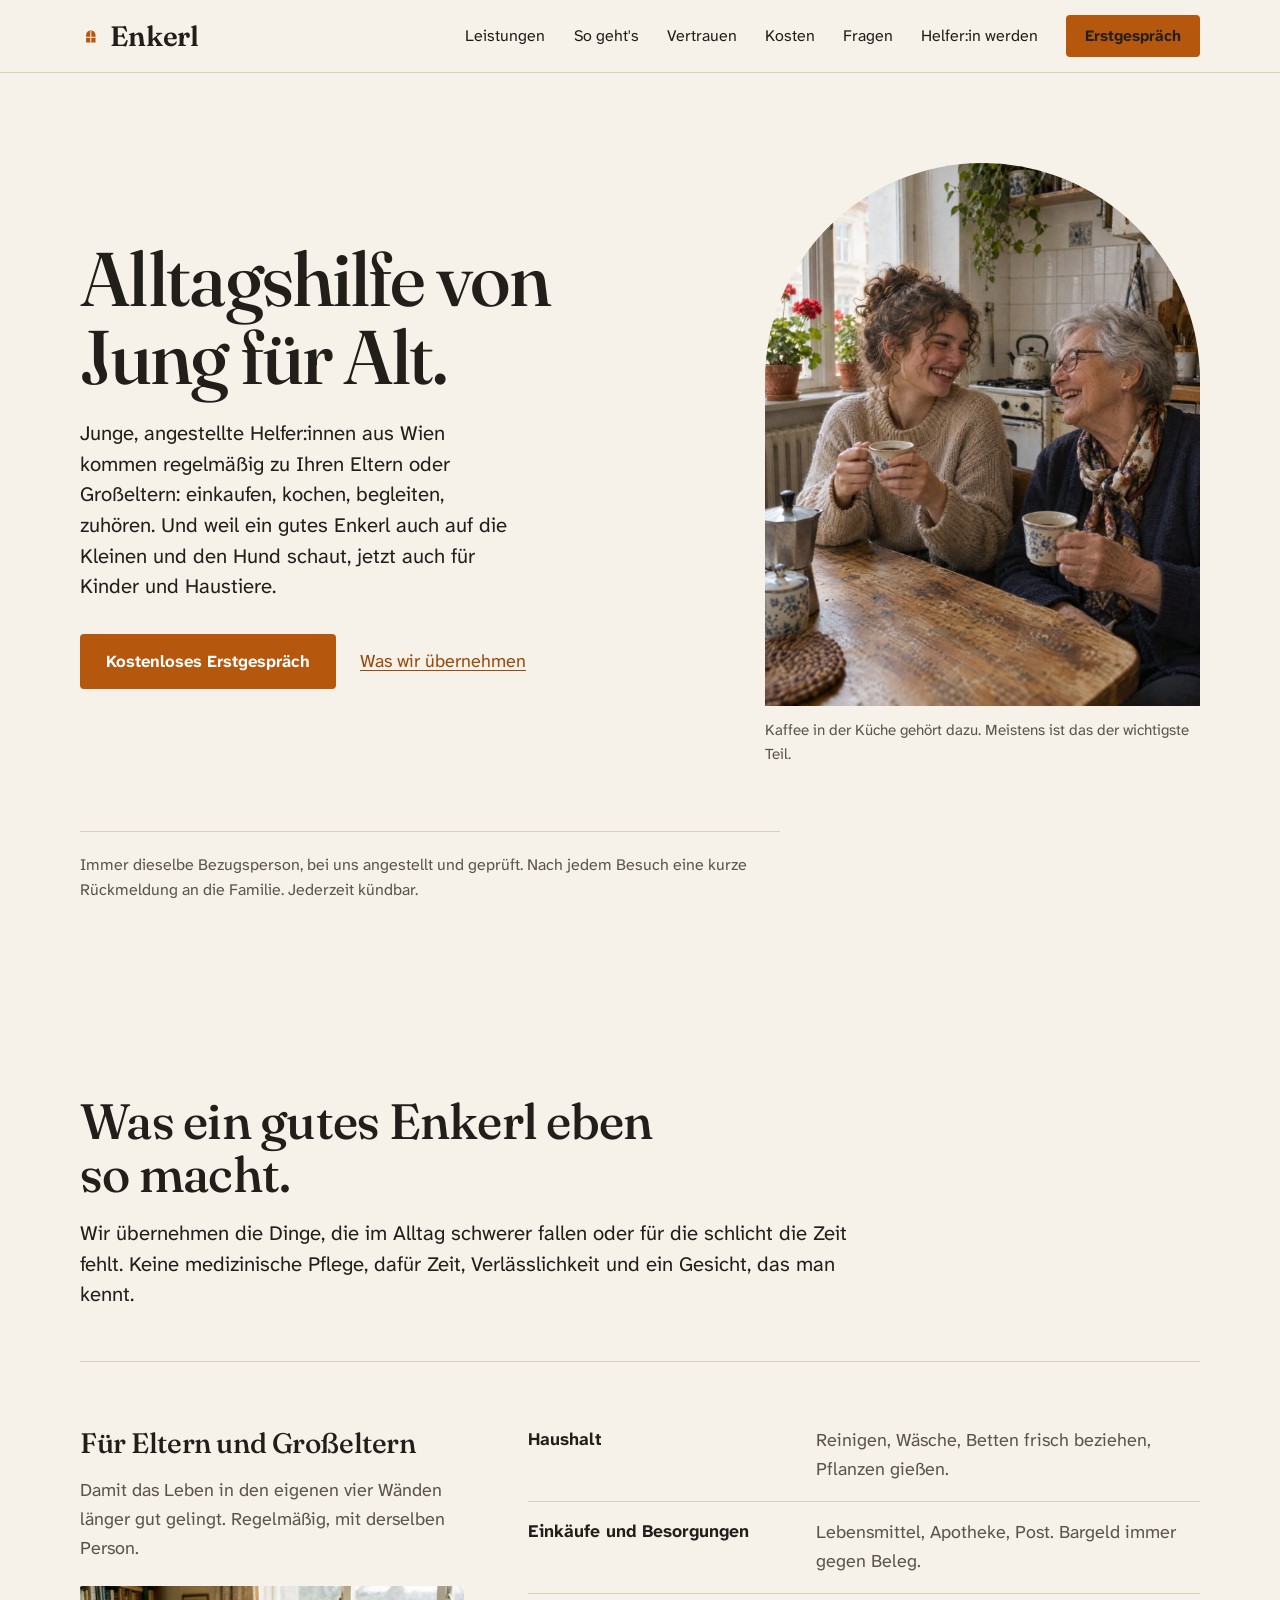
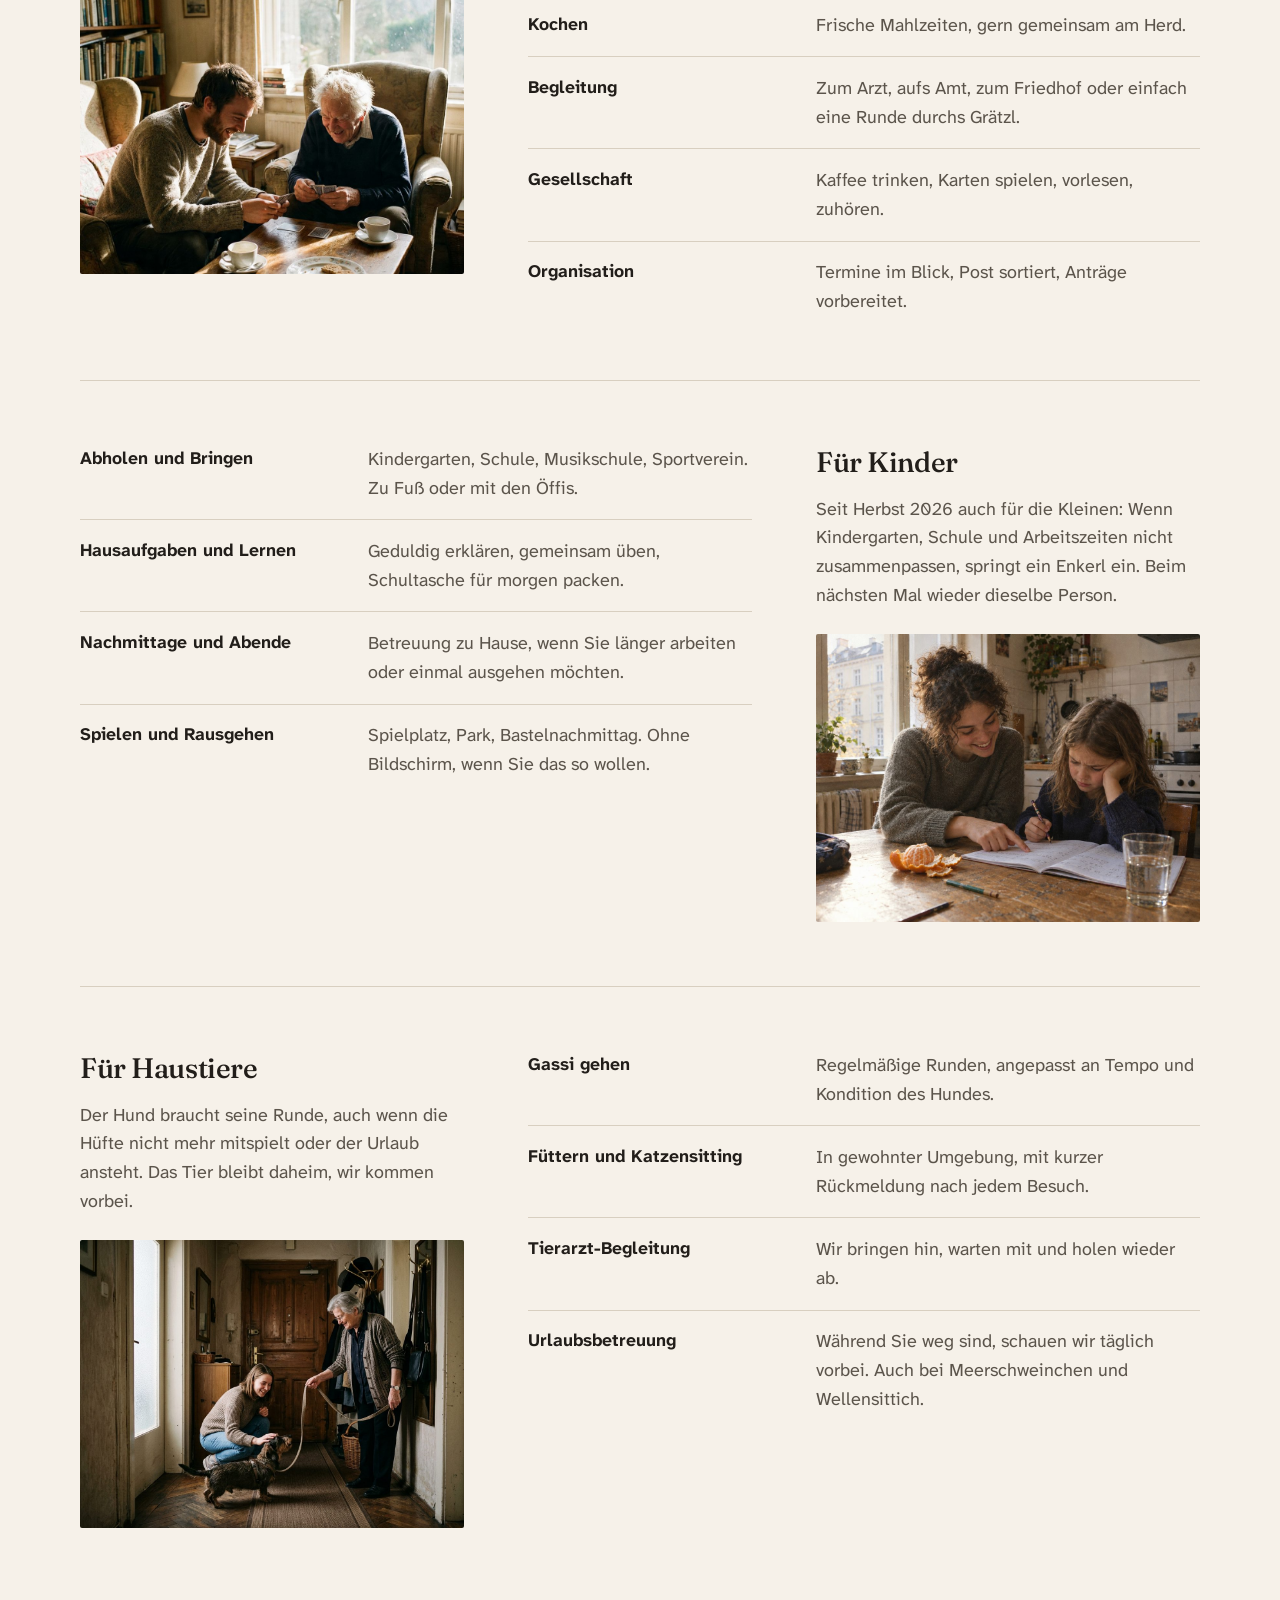
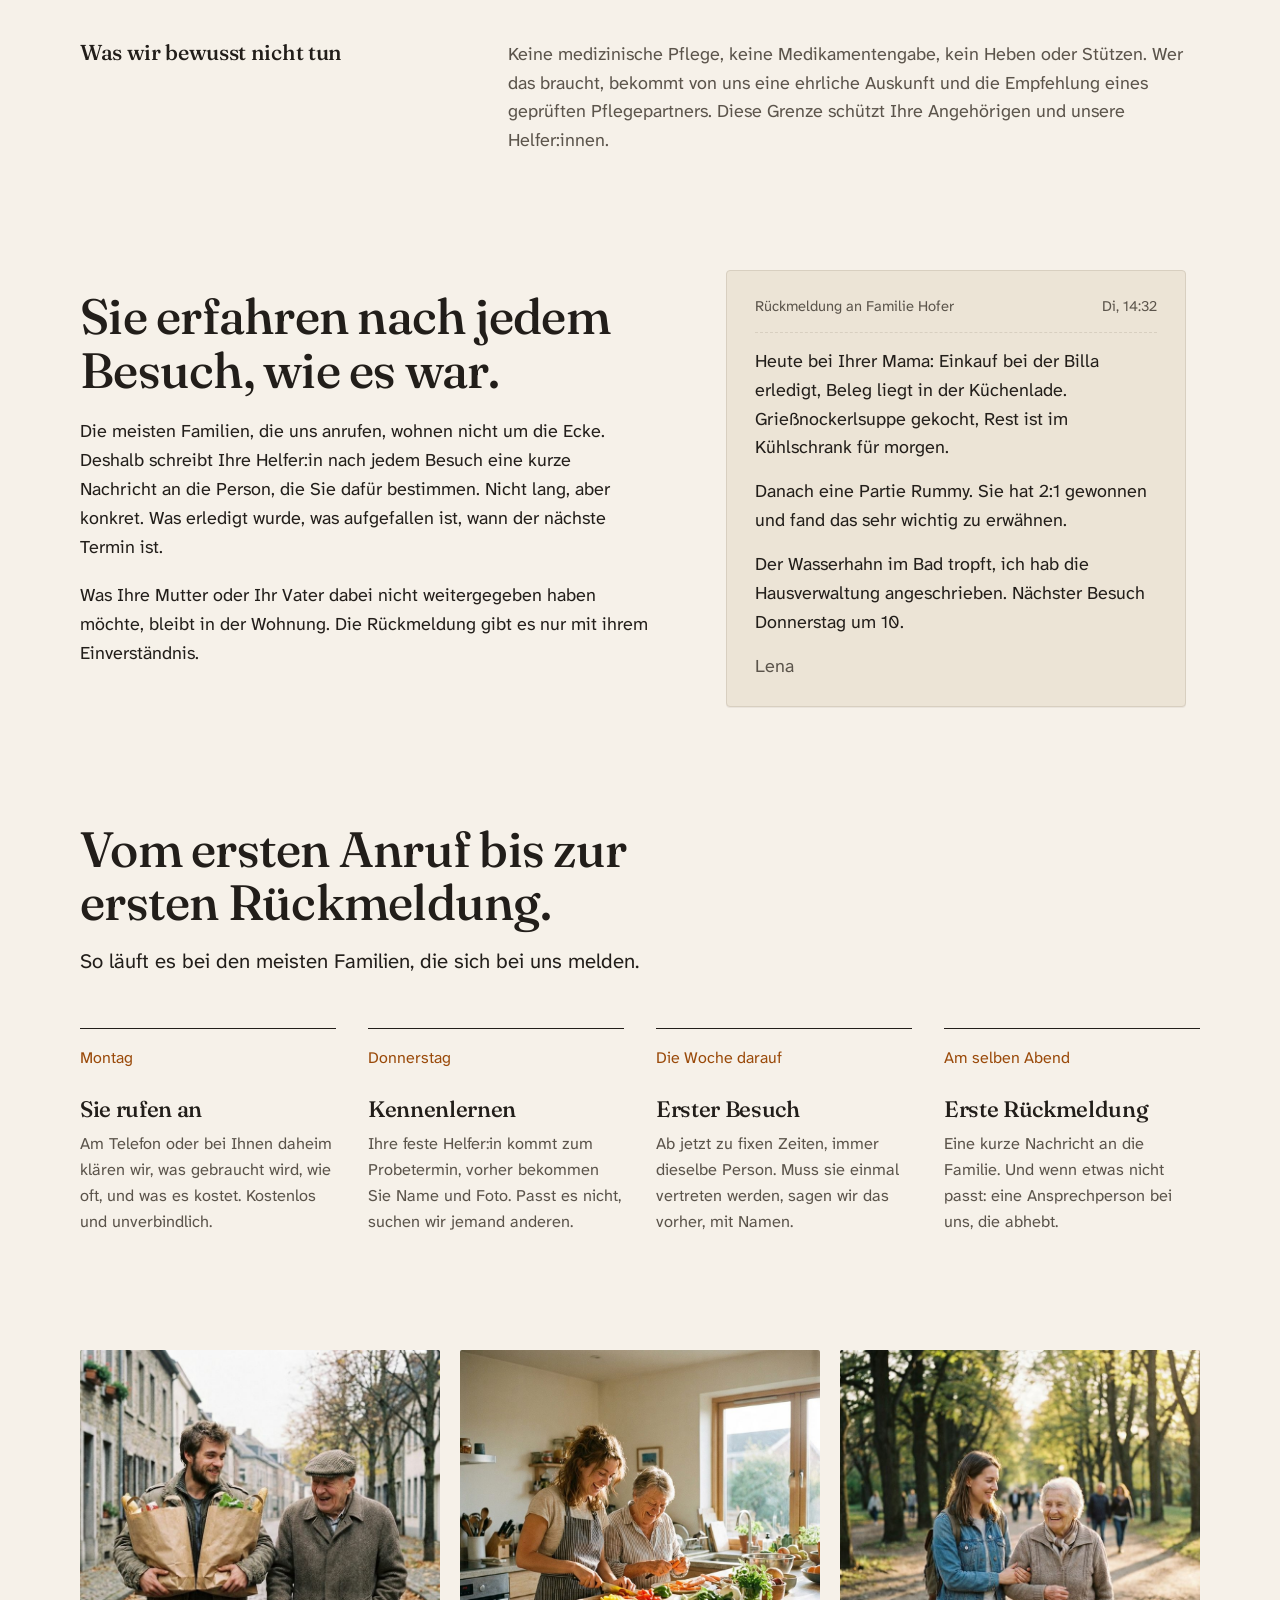
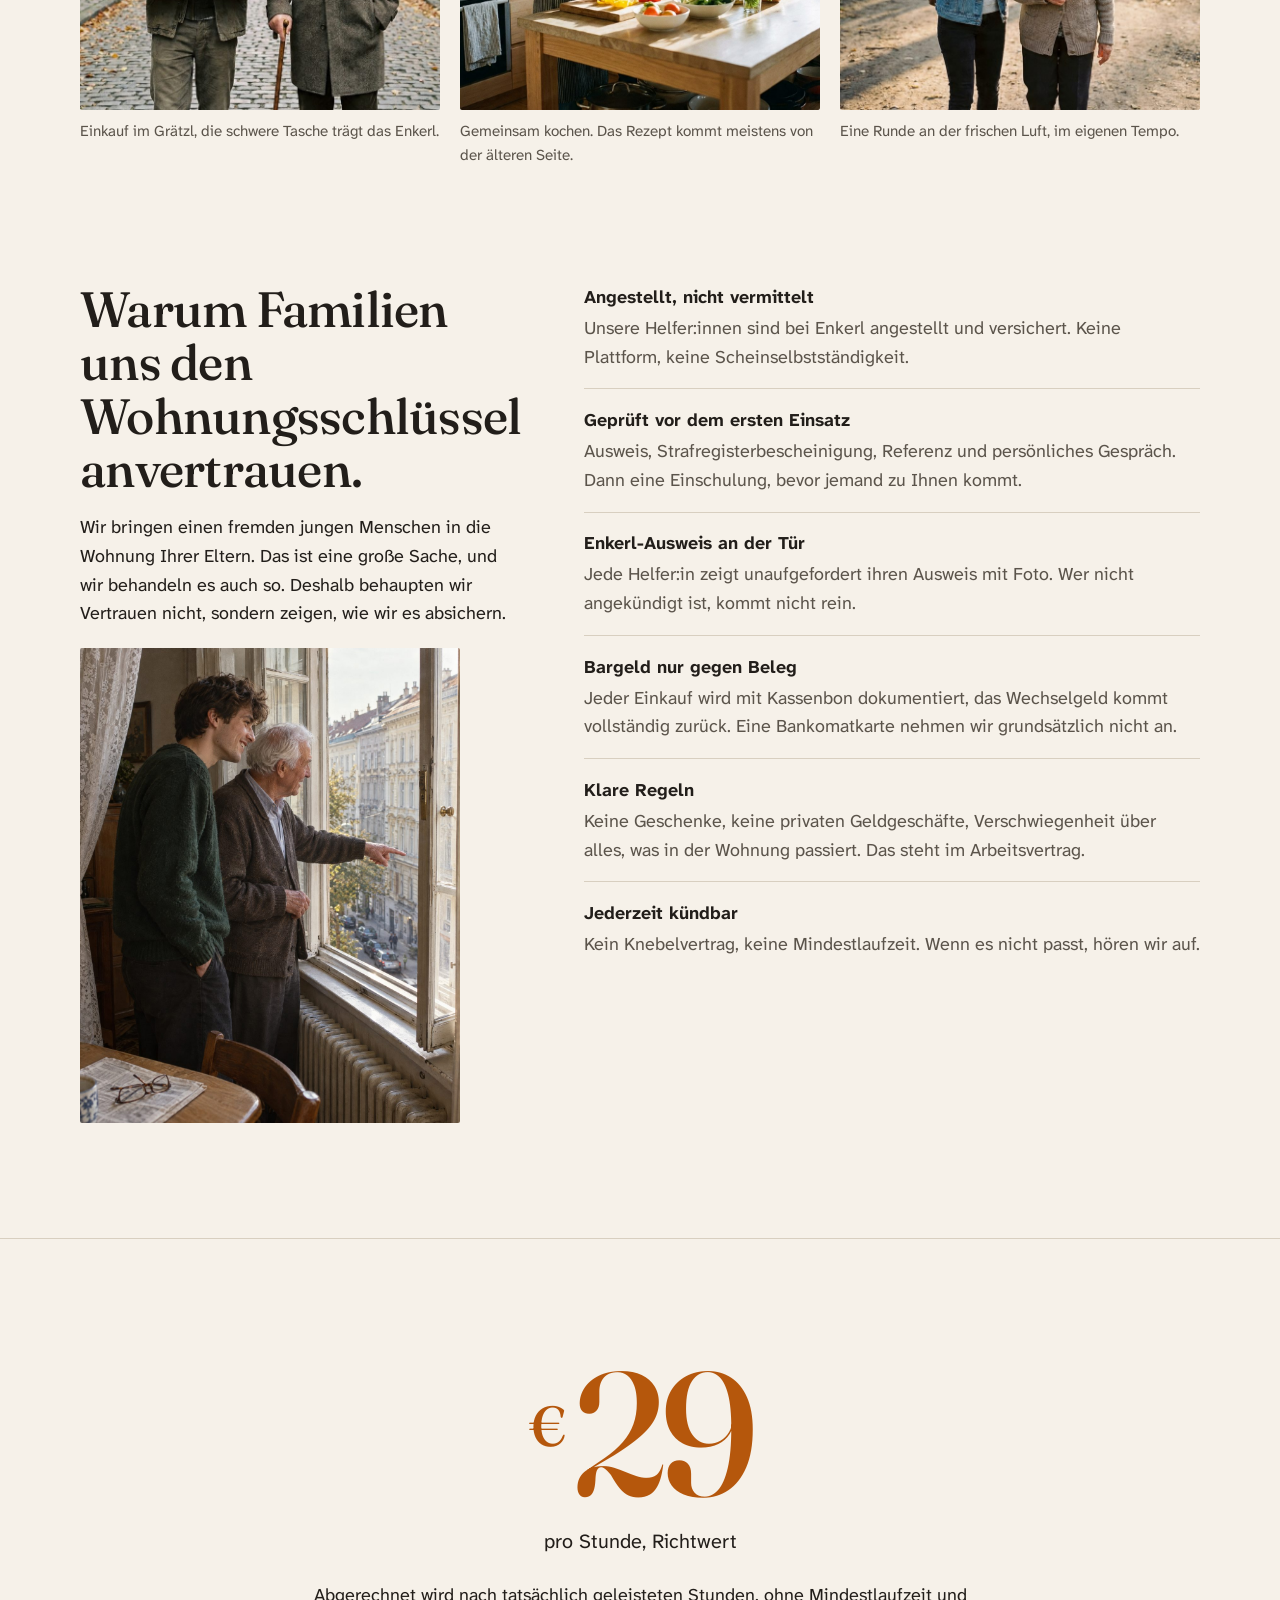
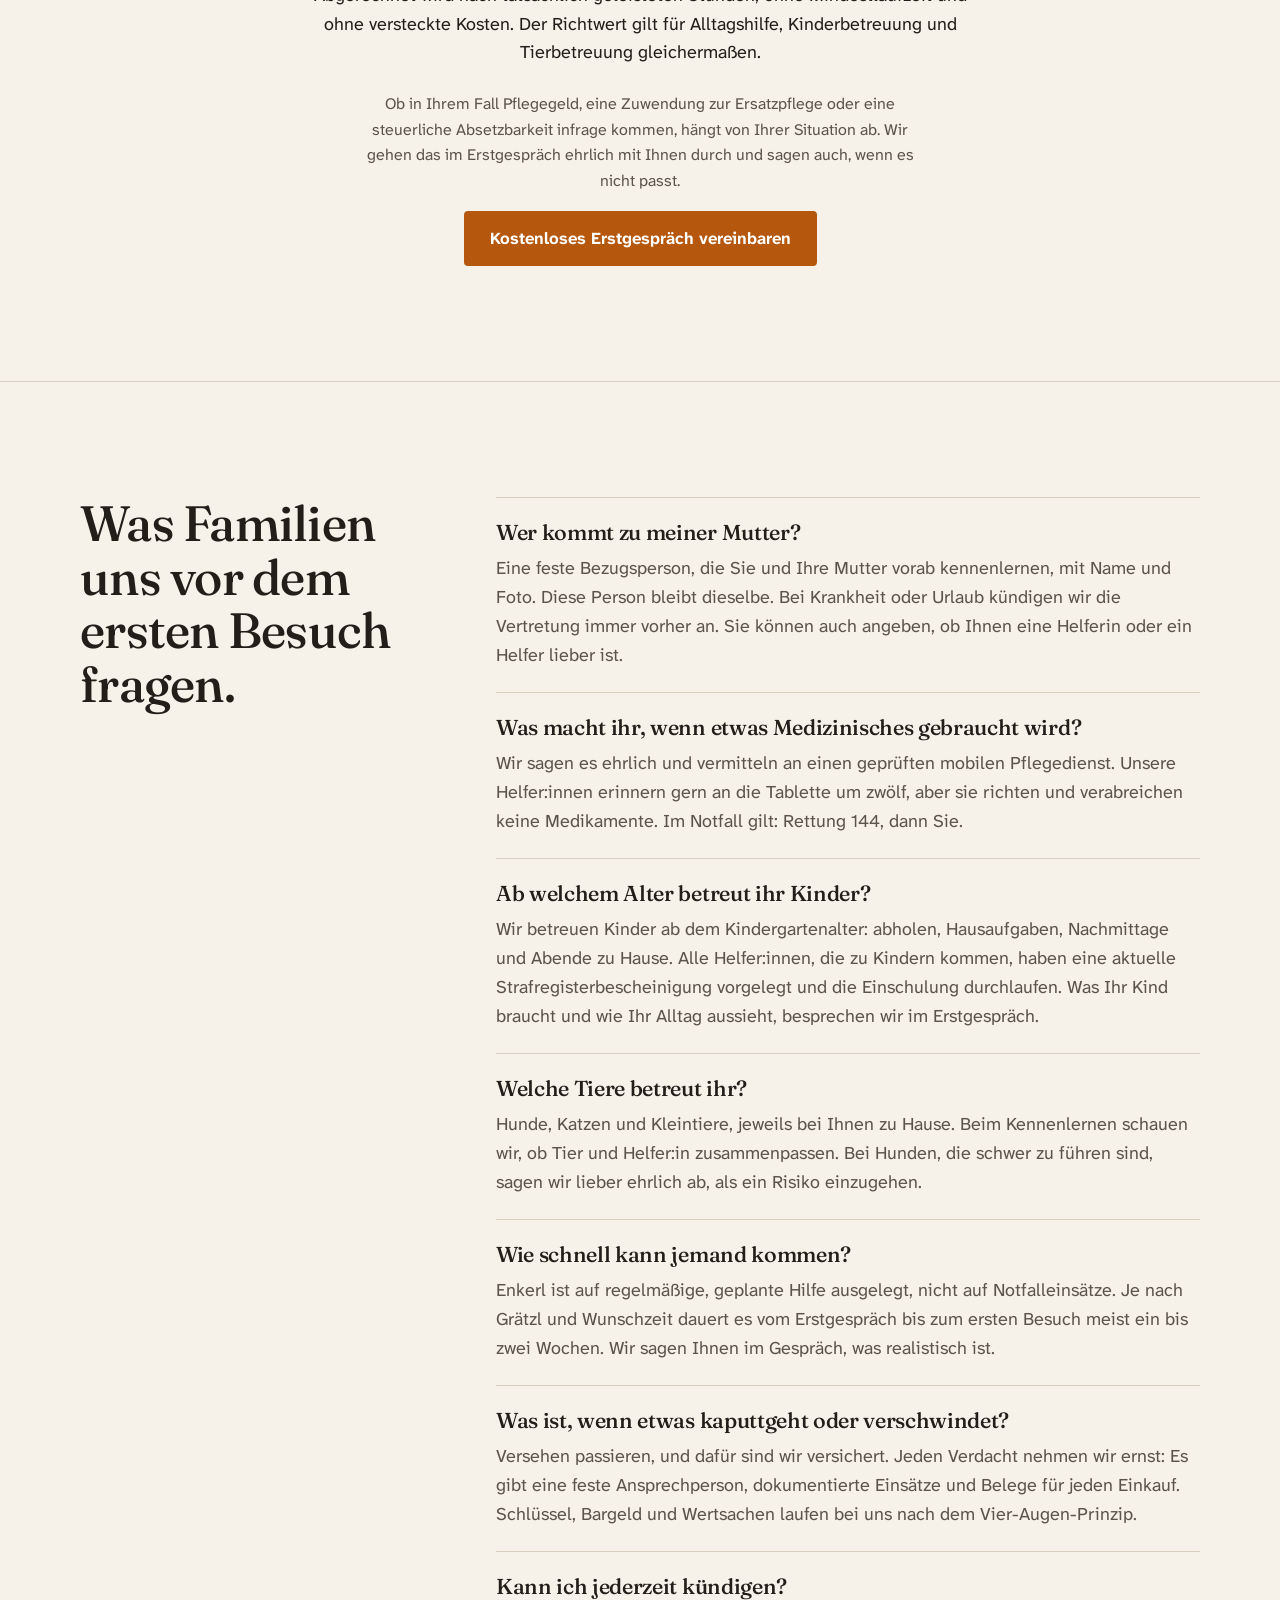
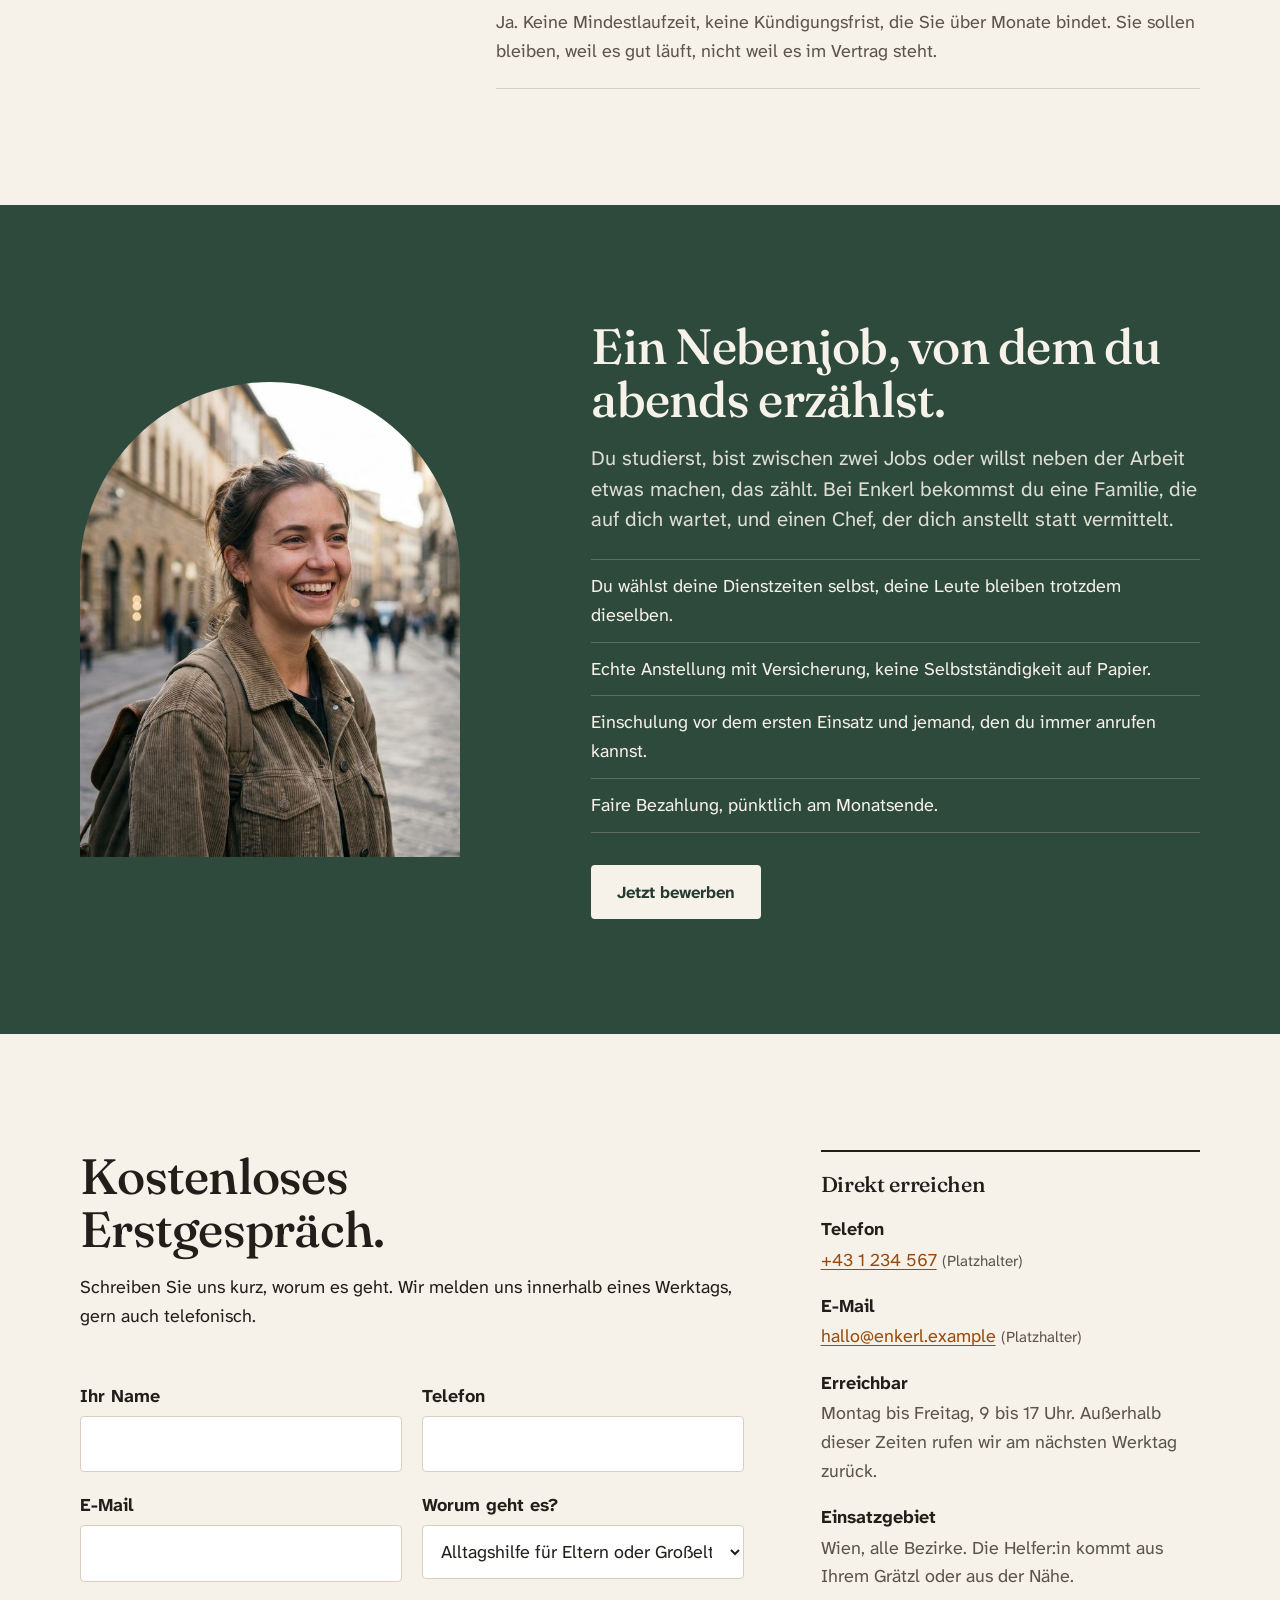
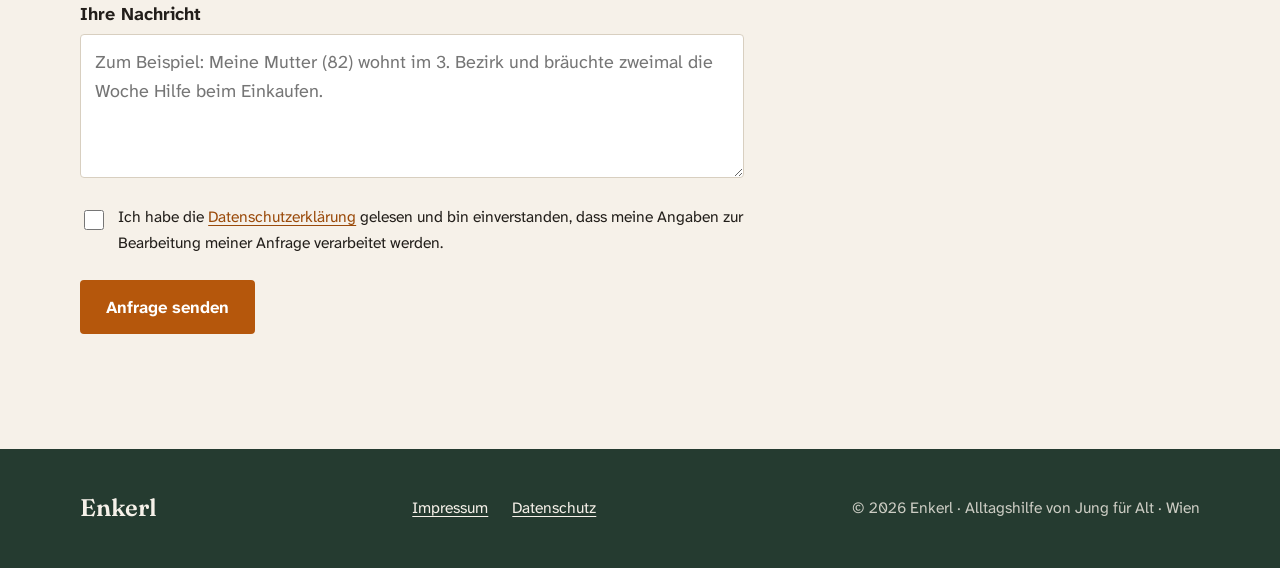
==== commit a78fe4a6: "Baukasten-Muster entfernen: keine Kicker, Pills, Ziffern, Akkordeon, Glas-Header - Labels über Übers" ====
--- a/index.html
+++ b/index.html
@@ -46,9 +46,8 @@
         <section class="hero">
             <div class="wrap hero-grid">
                 <div class="hero-copy">
-                    <span class="kicker">Alltagshilfe in Wien · für Eltern, Kinder und Haustiere</span>
                     <h1>Alltagshilfe von Jung für Alt.</h1>
-                    <p class="lead">Junge, angestellte Helfer:innen kommen regelmäßig zu Ihren Eltern oder Großeltern: einkaufen, kochen, begleiten, zuhören. Und weil ein gutes Enkerl auch auf die Kleinen und den Hund schaut, jetzt auch für Kinder und Haustiere.</p>
+                    <p class="lead">Junge, angestellte Helfer:innen aus Wien kommen regelmäßig zu Ihren Eltern oder Großeltern: einkaufen, kochen, begleiten, zuhören. Und weil ein gutes Enkerl auch auf die Kleinen und den Hund schaut, jetzt auch für Kinder und Haustiere.</p>
                     <div class="hero-actions">
                         <a class="btn" href="#kontakt">Kostenloses Erstgespräch</a>
                         <a href="#leistungen">Was wir übernehmen</a>
@@ -60,12 +59,7 @@
                 </figure>
             </div>
             <div class="wrap">
-                <ul class="hero-facts">
-                    <li>Feste Bezugsperson</li>
-                    <li>Angestellte, geprüfte Helfer:innen</li>
-                    <li>Rückmeldung nach jedem Besuch</li>
-                    <li>Jederzeit kündbar</li>
-                </ul>
+                <p class="hero-facts">Immer dieselbe Bezugsperson, bei uns angestellt und geprüft. Nach jedem Besuch eine kurze Rückmeldung an die Familie. Jederzeit kündbar.</p>
             </div>
         </section>
 
@@ -73,7 +67,6 @@
         <section class="section" id="leistungen">
             <div class="wrap">
                 <div class="section-head">
-                    <span class="kicker">Leistungen</span>
                     <h2>Was ein gutes Enkerl eben so macht.</h2>
                     <p class="lead">Wir übernehmen die Dinge, die im Alltag schwerer fallen oder für die schlicht die Zeit fehlt. Keine medizinische Pflege, dafür Zeit, Verlässlichkeit und ein Gesicht, das man kennt.</p>
                 </div>
@@ -96,8 +89,8 @@
 
                 <div class="group is-flipped">
                     <div class="group-aside">
-                        <h3>Für Kinder <span class="tag">Neu</span></h3>
-                        <p class="muted">Wenn Kindergarten, Schule und Arbeitszeiten nicht zusammenpassen, springt ein Enkerl ein. Verlässlich, und beim nächsten Mal wieder dieselbe Person.</p>
+                        <h3>Für Kinder</h3>
+                        <p class="muted">Seit Herbst 2026 auch für die Kleinen: Wenn Kindergarten, Schule und Arbeitszeiten nicht zusammenpassen, springt ein Enkerl ein. Beim nächsten Mal wieder dieselbe Person.</p>
                         <img class="photo" src="assets/img/enkerl/kinder.jpg" alt="Eine junge Helferin hilft einem Mädchen am Küchentisch bei den Hausaufgaben" loading="lazy" width="1168" height="880" />
                     </div>
                     <ul class="menu">
@@ -110,7 +103,7 @@
 
                 <div class="group">
                     <div class="group-aside">
-                        <h3>Für Haustiere <span class="tag">Neu</span></h3>
+                        <h3>Für Haustiere</h3>
                         <p class="muted">Der Hund braucht seine Runde, auch wenn die Hüfte nicht mehr mitspielt oder der Urlaub ansteht. Das Tier bleibt daheim, wir kommen vorbei.</p>
                         <img class="photo" src="assets/img/enkerl/tiere.jpg" alt="Eine ältere Dame übergibt im Vorzimmer einer jungen Helferin die Leine ihres Dackels" loading="lazy" width="1200" height="896" />
                     </div>
@@ -133,7 +126,6 @@
         <section class="section update" id="rueckmeldung">
             <div class="wrap">
                 <div>
-                    <span class="kicker">Rückmeldung</span>
                     <h2>Sie erfahren nach jedem Besuch, wie es war.</h2>
                     <p>Die meisten Familien, die uns anrufen, wohnen nicht um die Ecke. Deshalb schreibt Ihre Helfer:in nach jedem Besuch eine kurze Nachricht an die Person, die Sie dafür bestimmen. Nicht lang, aber konkret. Was erledigt wurde, was aufgefallen ist, wann der nächste Termin ist.</p>
                     <p>Was Ihre Mutter oder Ihr Vater dabei nicht weitergegeben haben möchte, bleibt in der Wohnung. Die Rückmeldung gibt es nur mit ihrem Einverständnis.</p>
@@ -152,29 +144,29 @@
         <section class="section" id="ablauf">
             <div class="wrap">
                 <div class="section-head">
-                    <span class="kicker">So geht's</span>
-                    <h2>So kommt ein Enkerl zu Ihnen.</h2>
+                    <h2>Vom ersten Anruf bis zur ersten Rückmeldung.</h2>
+                    <p class="lead">So läuft es bei den meisten Familien, die sich bei uns melden.</p>
                 </div>
                 <ol class="steps">
                     <li>
-                        <span class="num">1</span>
-                        <h3>Erstgespräch</h3>
-                        <p>Am Telefon oder bei Ihnen daheim. Wir klären, was gebraucht wird, wie oft, und was es kostet. Kostenlos und unverbindlich.</p>
+                        <span class="when">Montag</span>
+                        <h3>Sie rufen an</h3>
+                        <p>Am Telefon oder bei Ihnen daheim klären wir, was gebraucht wird, wie oft, und was es kostet. Kostenlos und unverbindlich.</p>
                     </li>
                     <li>
-                        <span class="num">2</span>
+                        <span class="when">Donnerstag</span>
                         <h3>Kennenlernen</h3>
-                        <p>Sie lernen Ihre feste Helfer:in vorab kennen, mit Name und Foto. Ein Probetermin gehört dazu. Passt es nicht, suchen wir jemand anderen.</p>
+                        <p>Ihre feste Helfer:in kommt zum Probetermin, vorher bekommen Sie Name und Foto. Passt es nicht, suchen wir jemand anderen.</p>
                     </li>
                     <li>
-                        <span class="num">3</span>
-                        <h3>Regelmäßige Besuche</h3>
-                        <p>Fixe Zeiten, dieselbe Person. Muss sie einmal vertreten werden, sagen wir das immer vorher, mit Namen.</p>
+                        <span class="when">Die Woche darauf</span>
+                        <h3>Erster Besuch</h3>
+                        <p>Ab jetzt zu fixen Zeiten, immer dieselbe Person. Muss sie einmal vertreten werden, sagen wir das vorher, mit Namen.</p>
                     </li>
                     <li>
-                        <span class="num">4</span>
-                        <h3>Rückmeldung</h3>
-                        <p>Nach jedem Besuch eine kurze Nachricht an die Familie. Und eine erreichbare Ansprechperson bei uns, wenn etwas nicht passt.</p>
+                        <span class="when">Am selben Abend</span>
+                        <h3>Erste Rückmeldung</h3>
+                        <p>Eine kurze Nachricht an die Familie. Und wenn etwas nicht passt: eine Ansprechperson bei uns, die abhebt.</p>
                     </li>
                 </ol>
             </div>
@@ -204,7 +196,6 @@
         <section class="section trust" id="vertrauen">
             <div class="wrap">
                 <div>
-                    <span class="kicker">Vertrauen</span>
                     <h2>Warum Familien uns den Wohnungsschlüssel anvertrauen.</h2>
                     <p>Wir bringen einen fremden jungen Menschen in die Wohnung Ihrer Eltern. Das ist eine große Sache, und wir behandeln es auch so. Deshalb behaupten wir Vertrauen nicht, sondern zeigen, wie wir es absichern.</p>
                     <figure class="trust-figure">
@@ -225,7 +216,6 @@
         <!-- Kosten -->
         <section class="price" id="kosten">
             <div class="wrap">
-                <span class="kicker">Kosten</span>
                 <span class="amount"><sup>€</sup>29</span>
                 <span class="unit">pro Stunde, Richtwert</span>
                 <p>Abgerechnet wird nach tatsächlich geleisteten Stunden, ohne Mindestlaufzeit und ohne versteckte Kosten. Der Richtwert gilt für Alltagshilfe, Kinderbetreuung und Tierbetreuung gleichermaßen.</p>
@@ -238,38 +228,16 @@
         <section class="section faq" id="fragen">
             <div class="wrap">
                 <div class="section-head">
-                    <span class="kicker">Häufige Fragen</span>
                     <h2>Was Familien uns vor dem ersten Besuch fragen.</h2>
                 </div>
-                <div>
-                    <details>
-                        <summary>Wer kommt zu meiner Mutter?</summary>
-                        <p>Eine feste Bezugsperson, die Sie und Ihre Mutter vorab kennenlernen, mit Name und Foto. Diese Person bleibt dieselbe. Bei Krankheit oder Urlaub kündigen wir die Vertretung immer vorher an. Sie können auch angeben, ob Ihnen eine Helferin oder ein Helfer lieber ist.</p>
-                    </details>
-                    <details>
-                        <summary>Was macht ihr, wenn etwas Medizinisches gebraucht wird?</summary>
-                        <p>Wir sagen es ehrlich und vermitteln an einen geprüften mobilen Pflegedienst. Unsere Helfer:innen erinnern gern an die Tablette um zwölf, aber sie richten und verabreichen keine Medikamente. Im Notfall gilt: Rettung 144, dann Sie.</p>
-                    </details>
-                    <details>
-                        <summary>Ab welchem Alter betreut ihr Kinder?</summary>
-                        <p>Wir betreuen Kinder ab dem Kindergartenalter: abholen, Hausaufgaben, Nachmittage und Abende zu Hause. Alle Helfer:innen, die zu Kindern kommen, haben eine aktuelle Strafregisterbescheinigung vorgelegt und die Einschulung durchlaufen. Was Ihr Kind braucht und wie Ihr Alltag aussieht, besprechen wir im Erstgespräch.</p>
-                    </details>
-                    <details>
-                        <summary>Welche Tiere betreut ihr?</summary>
-                        <p>Hunde, Katzen und Kleintiere, jeweils bei Ihnen zu Hause. Beim Kennenlernen schauen wir, ob Tier und Helfer:in zusammenpassen. Bei Hunden, die schwer zu führen sind, sagen wir lieber ehrlich ab, als ein Risiko einzugehen.</p>
-                    </details>
-                    <details>
-                        <summary>Wie schnell kann jemand kommen?</summary>
-                        <p>Enkerl ist auf regelmäßige, geplante Hilfe ausgelegt, nicht auf Notfalleinsätze. Je nach Grätzl und Wunschzeit dauert es vom Erstgespräch bis zum ersten Besuch meist ein bis zwei Wochen. Wir sagen Ihnen im Gespräch, was realistisch ist.</p>
-                    </details>
-                    <details>
-                        <summary>Was ist, wenn etwas kaputtgeht oder verschwindet?</summary>
-                        <p>Versehen passieren, und dafür sind wir versichert. Jeden Verdacht nehmen wir ernst: Es gibt eine feste Ansprechperson, dokumentierte Einsätze und Belege für jeden Einkauf. Schlüssel, Bargeld und Wertsachen laufen bei uns nach dem Vier-Augen-Prinzip.</p>
-                    </details>
-                    <details>
-                        <summary>Kann ich jederzeit kündigen?</summary>
-                        <p>Ja. Keine Mindestlaufzeit, keine Kündigungsfrist, die Sie über Monate bindet. Sie sollen bleiben, weil es gut läuft, nicht weil es im Vertrag steht.</p>
-                    </details>
+                <div class="qa-list">
+                    <div class="qa"><h3>Wer kommt zu meiner Mutter?</h3><p>Eine feste Bezugsperson, die Sie und Ihre Mutter vorab kennenlernen, mit Name und Foto. Diese Person bleibt dieselbe. Bei Krankheit oder Urlaub kündigen wir die Vertretung immer vorher an. Sie können auch angeben, ob Ihnen eine Helferin oder ein Helfer lieber ist.</p></div>
+                    <div class="qa"><h3>Was macht ihr, wenn etwas Medizinisches gebraucht wird?</h3><p>Wir sagen es ehrlich und vermitteln an einen geprüften mobilen Pflegedienst. Unsere Helfer:innen erinnern gern an die Tablette um zwölf, aber sie richten und verabreichen keine Medikamente. Im Notfall gilt: Rettung 144, dann Sie.</p></div>
+                    <div class="qa"><h3>Ab welchem Alter betreut ihr Kinder?</h3><p>Wir betreuen Kinder ab dem Kindergartenalter: abholen, Hausaufgaben, Nachmittage und Abende zu Hause. Alle Helfer:innen, die zu Kindern kommen, haben eine aktuelle Strafregisterbescheinigung vorgelegt und die Einschulung durchlaufen. Was Ihr Kind braucht und wie Ihr Alltag aussieht, besprechen wir im Erstgespräch.</p></div>
+                    <div class="qa"><h3>Welche Tiere betreut ihr?</h3><p>Hunde, Katzen und Kleintiere, jeweils bei Ihnen zu Hause. Beim Kennenlernen schauen wir, ob Tier und Helfer:in zusammenpassen. Bei Hunden, die schwer zu führen sind, sagen wir lieber ehrlich ab, als ein Risiko einzugehen.</p></div>
+                    <div class="qa"><h3>Wie schnell kann jemand kommen?</h3><p>Enkerl ist auf regelmäßige, geplante Hilfe ausgelegt, nicht auf Notfalleinsätze. Je nach Grätzl und Wunschzeit dauert es vom Erstgespräch bis zum ersten Besuch meist ein bis zwei Wochen. Wir sagen Ihnen im Gespräch, was realistisch ist.</p></div>
+                    <div class="qa"><h3>Was ist, wenn etwas kaputtgeht oder verschwindet?</h3><p>Versehen passieren, und dafür sind wir versichert. Jeden Verdacht nehmen wir ernst: Es gibt eine feste Ansprechperson, dokumentierte Einsätze und Belege für jeden Einkauf. Schlüssel, Bargeld und Wertsachen laufen bei uns nach dem Vier-Augen-Prinzip.</p></div>
+                    <div class="qa"><h3>Kann ich jederzeit kündigen?</h3><p>Ja. Keine Mindestlaufzeit, keine Kündigungsfrist, die Sie über Monate bindet. Sie sollen bleiben, weil es gut läuft, nicht weil es im Vertrag steht.</p></div>
                 </div>
             </div>
         </section>
@@ -279,7 +247,6 @@
             <div class="wrap">
                 <img class="arch" src="assets/img/enkerl/helfer.jpg" alt="Eine junge Frau mit Rucksack lacht auf einer Straße in der Stadt" loading="lazy" width="1000" height="1250" />
                 <div>
-                    <span class="kicker">Helfer:in werden</span>
                     <h2>Ein Nebenjob, von dem du abends erzählst.</h2>
                     <p class="lead">Du studierst, bist zwischen zwei Jobs oder willst neben der Arbeit etwas machen, das zählt. Bei Enkerl bekommst du eine Familie, die auf dich wartet, und einen Chef, der dich anstellt statt vermittelt.</p>
                     <ul class="perks">
@@ -298,7 +265,6 @@
             <div class="wrap">
                 <div>
                     <div class="section-head">
-                        <span class="kicker">Kontakt</span>
                         <h2>Kostenloses Erstgespräch.</h2>
                         <p>Schreiben Sie uns kurz, worum es geht. Wir melden uns innerhalb eines Werktags, gern auch telefonisch.</p>
                     </div>
--- a/css/enkerl.css
+++ b/css/enkerl.css
@@ -22,7 +22,7 @@
     --w: 1120px;
     --gutter: clamp(1rem, 4vw, 2.5rem);
     --space: clamp(4rem, 9vw, 7.5rem);
-    --radius: 6px;
+    --radius: 4px;
 }
 
 /* ---- Reset (knapp) ---- */
@@ -61,12 +61,6 @@
 h2 + p, h2 + .lead, h3 + p { margin-top: 1rem; }
 h2 { font-size: clamp(2rem, 4vw, 3.1rem); line-height: 1.08; max-width: 18ch; }
 h3 { font-size: clamp(1.45rem, 2.2vw, 1.85rem); line-height: 1.2; }
-.kicker {
-    display: block;
-    font-size: 1rem;
-    color: var(--ink-2);
-    margin-bottom: 1rem;
-}
 .lead { font-size: clamp(1.2rem, 1.6vw, 1.35rem); line-height: 1.5; }
 .muted { color: var(--ink-2); }
 .small { font-size: 0.95rem; }
@@ -86,7 +80,7 @@
     width: 100%;
     aspect-ratio: 4 / 5;
     object-fit: cover;
-    border-radius: 999px 999px var(--radius) var(--radius);
+    border-radius: 999px 999px 2px 2px;
     background: var(--paper-2);
 }
 .photo {
@@ -94,7 +88,7 @@
     width: 100%;
     aspect-ratio: 4 / 3;
     object-fit: cover;
-    border-radius: var(--radius);
+    border-radius: 2px;
     background: var(--paper-2);
 }
 
@@ -127,8 +121,7 @@
     position: sticky;
     top: 0;
     z-index: 50;
-    background: rgba(246, 241, 233, 0.94);
-    backdrop-filter: blur(6px);
+    background: var(--paper);
     border-bottom: 1px solid var(--rule);
 }
 .site-header .wrap {
@@ -198,17 +191,13 @@
     color: var(--ink-2);
 }
 .hero-facts {
-    margin-top: clamp(2.5rem, 5vw, 4rem);
+    margin: clamp(2.5rem, 5vw, 4rem) 0 0;
     padding-top: 1.25rem;
     border-top: 1px solid var(--rule);
-    display: flex;
-    flex-wrap: wrap;
-    gap: 0.5rem 0;
     font-size: 1rem;
     color: var(--ink-2);
-}
-.hero-facts li { display: flex; align-items: center; }
-.hero-facts li + li::before { content: ""; width: 5px; height: 5px; border-radius: 50%; background: var(--marille); margin-inline: 0.9rem; flex: none; }
+    max-width: 70ch;
+}
 
 /* Der eine orchestrierte Moment: Hero blendet beim Laden ein. */
 @media (prefers-reduced-motion: no-preference) {
@@ -226,10 +215,6 @@
     .hero .hero-grid { grid-template-columns: 1fr; }
     .hero-figure { max-width: 420px; }
 }
-@media (max-width: 640px) {
-    .hero-facts { flex-direction: column; gap: 0.45rem; }
-    .hero-facts li::before { content: ""; width: 5px; height: 5px; border-radius: 50%; background: var(--marille); margin: 0 0.75rem 0 0; flex: none; }
-}
 
 /* =====================================================================
    LEISTUNGEN  –  Speisekarten-Logik: Name links, Beschreibung rechts,
@@ -259,7 +244,6 @@
 .menu li:last-child { padding-bottom: 0; }
 .menu strong { font-weight: 700; font-size: 1.1rem; }
 .menu span { color: var(--ink-2); }
-.tag { display: inline-block; font-family: var(--font-body); font-size: 0.8rem; font-weight: 700; letter-spacing: 0; color: var(--marille-dark); border: 1px solid currentColor; border-radius: 999px; padding: 0.05rem 0.55rem; margin-left: 0.4rem; vertical-align: middle; position: relative; top: -0.15em; }
 .not-list {
     margin-top: clamp(2rem, 4vw, 3rem);
     display: grid;
@@ -317,15 +301,12 @@
     grid-template-columns: repeat(4, minmax(0, 1fr));
     gap: 0 2rem;
 }
-.steps li { border-top: 2px solid var(--ink); padding-top: 1.1rem; }
-.steps .num {
-    font-family: var(--font-display);
-    font-weight: 500;
-    font-size: 3.4rem;
-    line-height: 1;
-    color: var(--marille);
+.steps li { border-top: 1px solid var(--ink); padding-top: 1rem; }
+.steps .when {
     display: block;
-    margin-bottom: 0.9rem;
+    font-size: 1rem;
+    color: var(--marille-dark);
+    margin-bottom: 1.6rem;
 }
 .steps h3 { font-size: 1.4rem; margin-bottom: 0.5rem; }
 .steps p { margin: 0; color: var(--ink-2); font-size: 1.02rem; }
@@ -390,34 +371,13 @@
 .price .fine { font-size: 1rem; color: var(--ink-2); }
 
 /* =====================================================================
-   FAQ  –  native <details>
+   FAQ  –  offen gelistet, kein Akkordeon
    ===================================================================== */
 .faq .wrap { display: grid; grid-template-columns: minmax(0, 4fr) minmax(0, 8fr); gap: clamp(2rem, 5vw, 5rem); }
-.faq details { border-top: 1px solid var(--rule); }
-.faq details:last-child { border-bottom: 1px solid var(--rule); }
-.faq summary {
-    cursor: pointer;
-    list-style: none;
-    padding: 1.1rem 2.5rem 1.1rem 0;
-    font-weight: 700;
-    font-size: 1.12rem;
-    position: relative;
-}
-.faq summary::-webkit-details-marker { display: none; }
-.faq summary::after {
-    content: "";
-    position: absolute;
-    right: 0.4rem;
-    top: 50%;
-    width: 0.65rem;
-    height: 0.65rem;
-    border-right: 2px solid var(--marille);
-    border-bottom: 2px solid var(--marille);
-    transform: translateY(-70%) rotate(45deg);
-    transition: transform 200ms ease;
-}
-.faq details[open] summary::after { transform: translateY(-30%) rotate(225deg); }
-.faq details p { padding-bottom: 1.2rem; color: var(--ink-2); max-width: 60ch; }
+.qa { padding: 1.4rem 0; border-top: 1px solid var(--rule); }
+.qa:last-child { border-bottom: 1px solid var(--rule); }
+.qa h3 { font-size: 1.35rem; margin-bottom: 0.5rem; }
+.qa p { margin: 0; color: var(--ink-2); max-width: 60ch; }
 @media (max-width: 860px) {
     .faq .wrap { grid-template-columns: 1fr; }
 }
@@ -433,7 +393,6 @@
     align-items: center;
 }
 .recruit h2, .recruit h3 { color: var(--paper); }
-.recruit .kicker { color: rgba(246, 241, 233, 0.75); }
 .recruit p { color: rgba(246, 241, 233, 0.88); }
 .recruit .arch { max-width: 380px; }
 .recruit .perks { margin: 1.5rem 0 2rem; }
